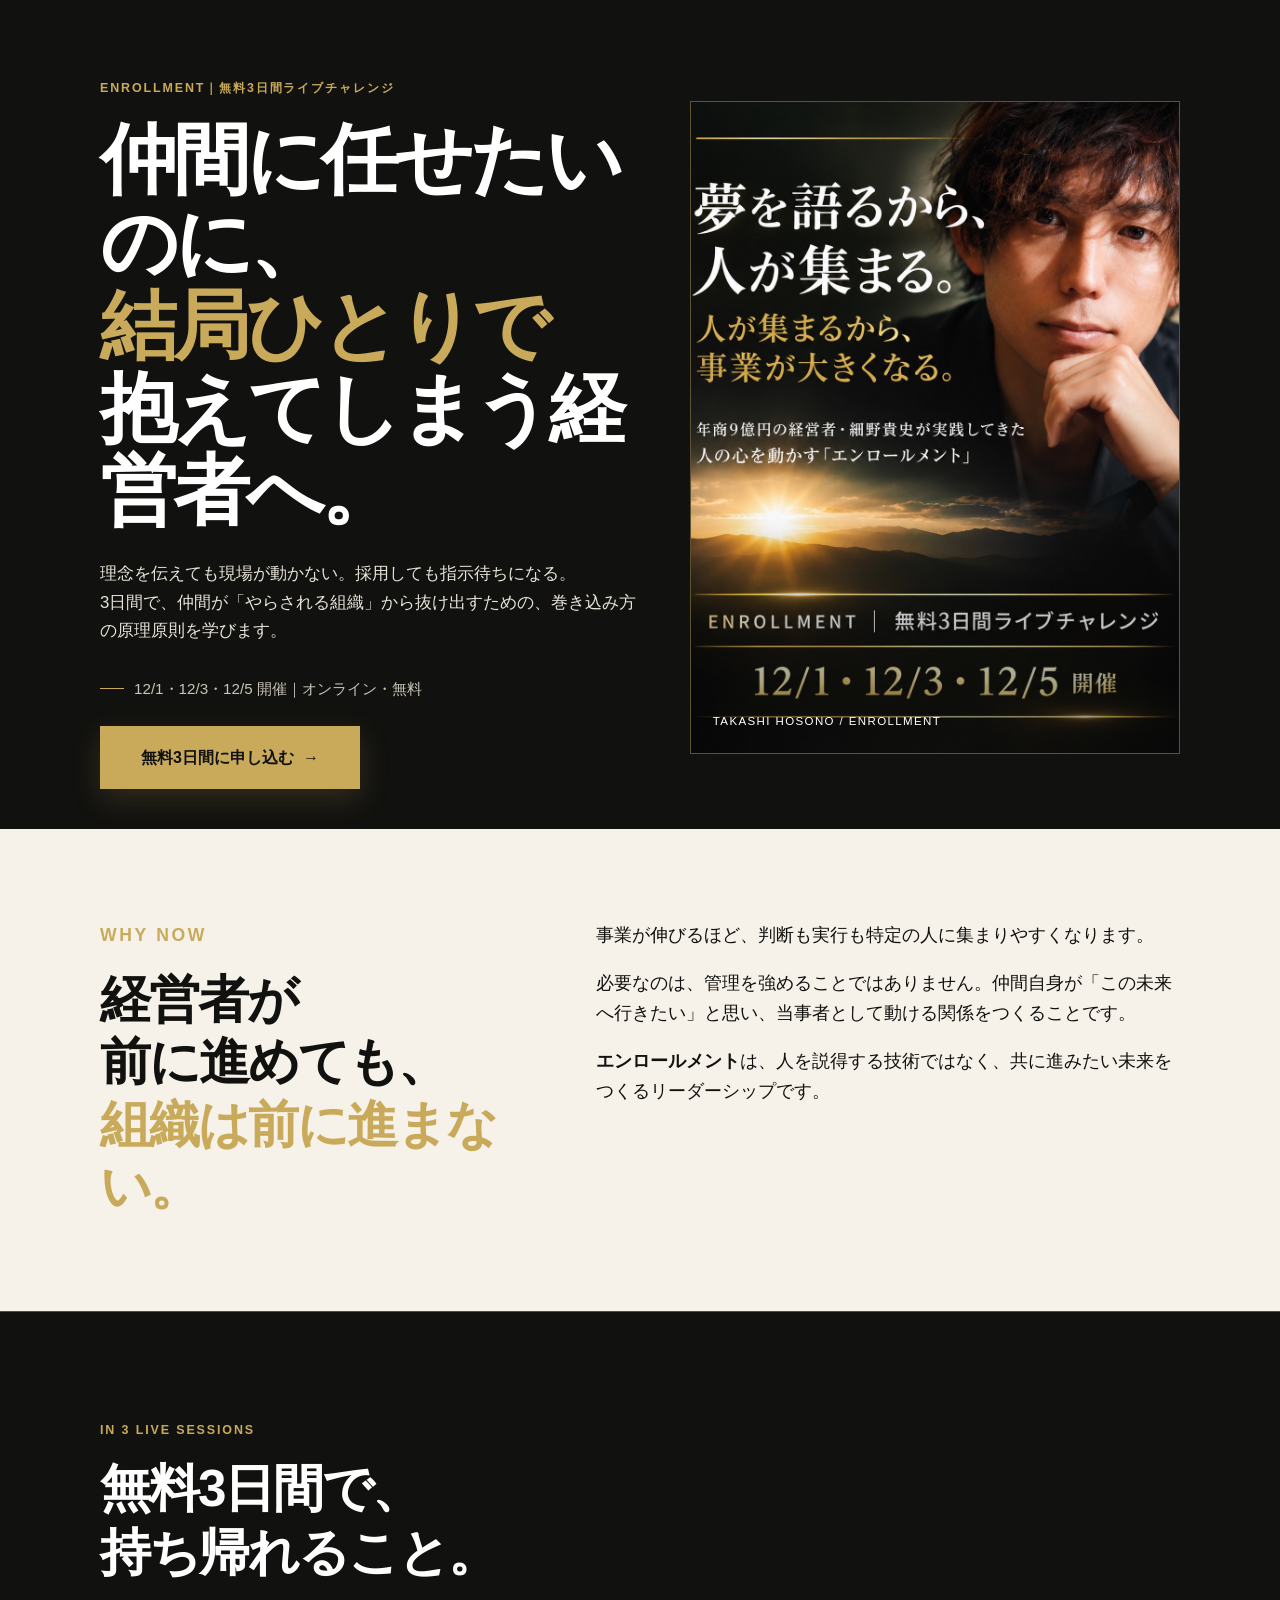
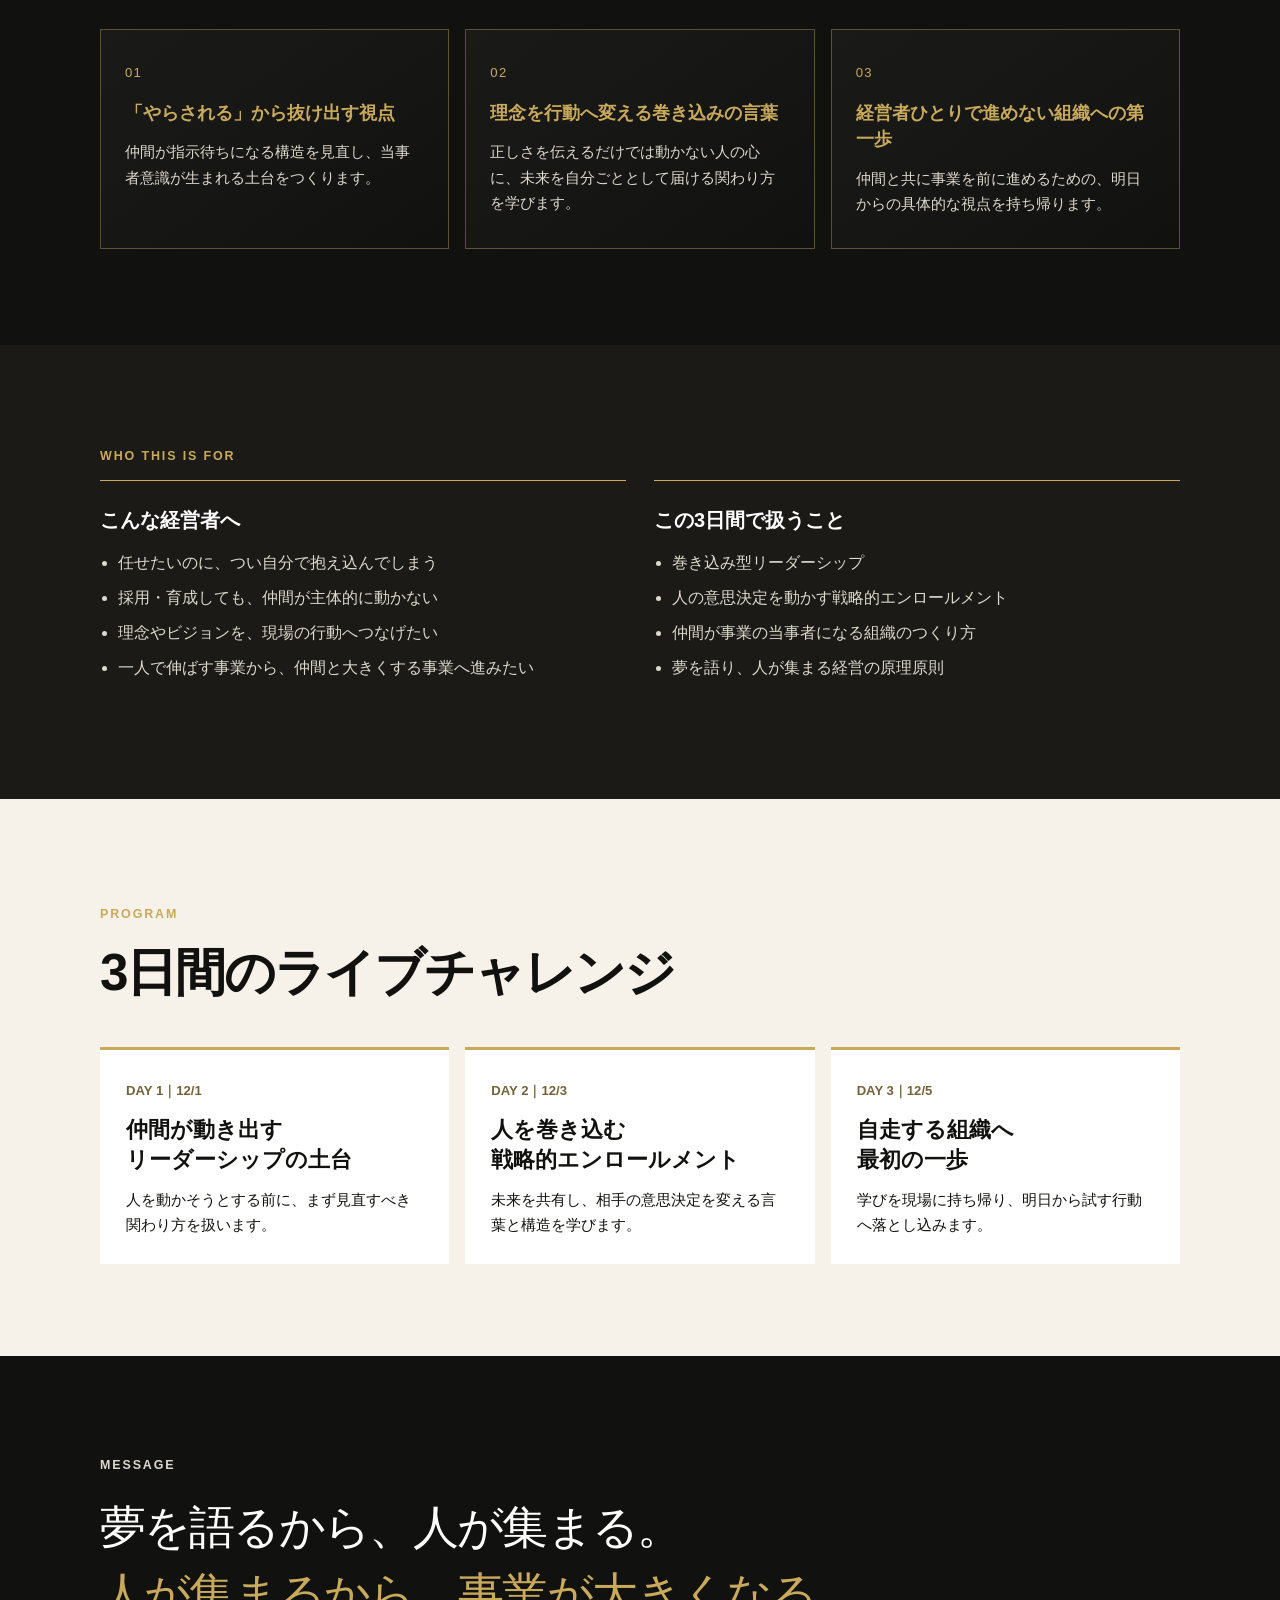
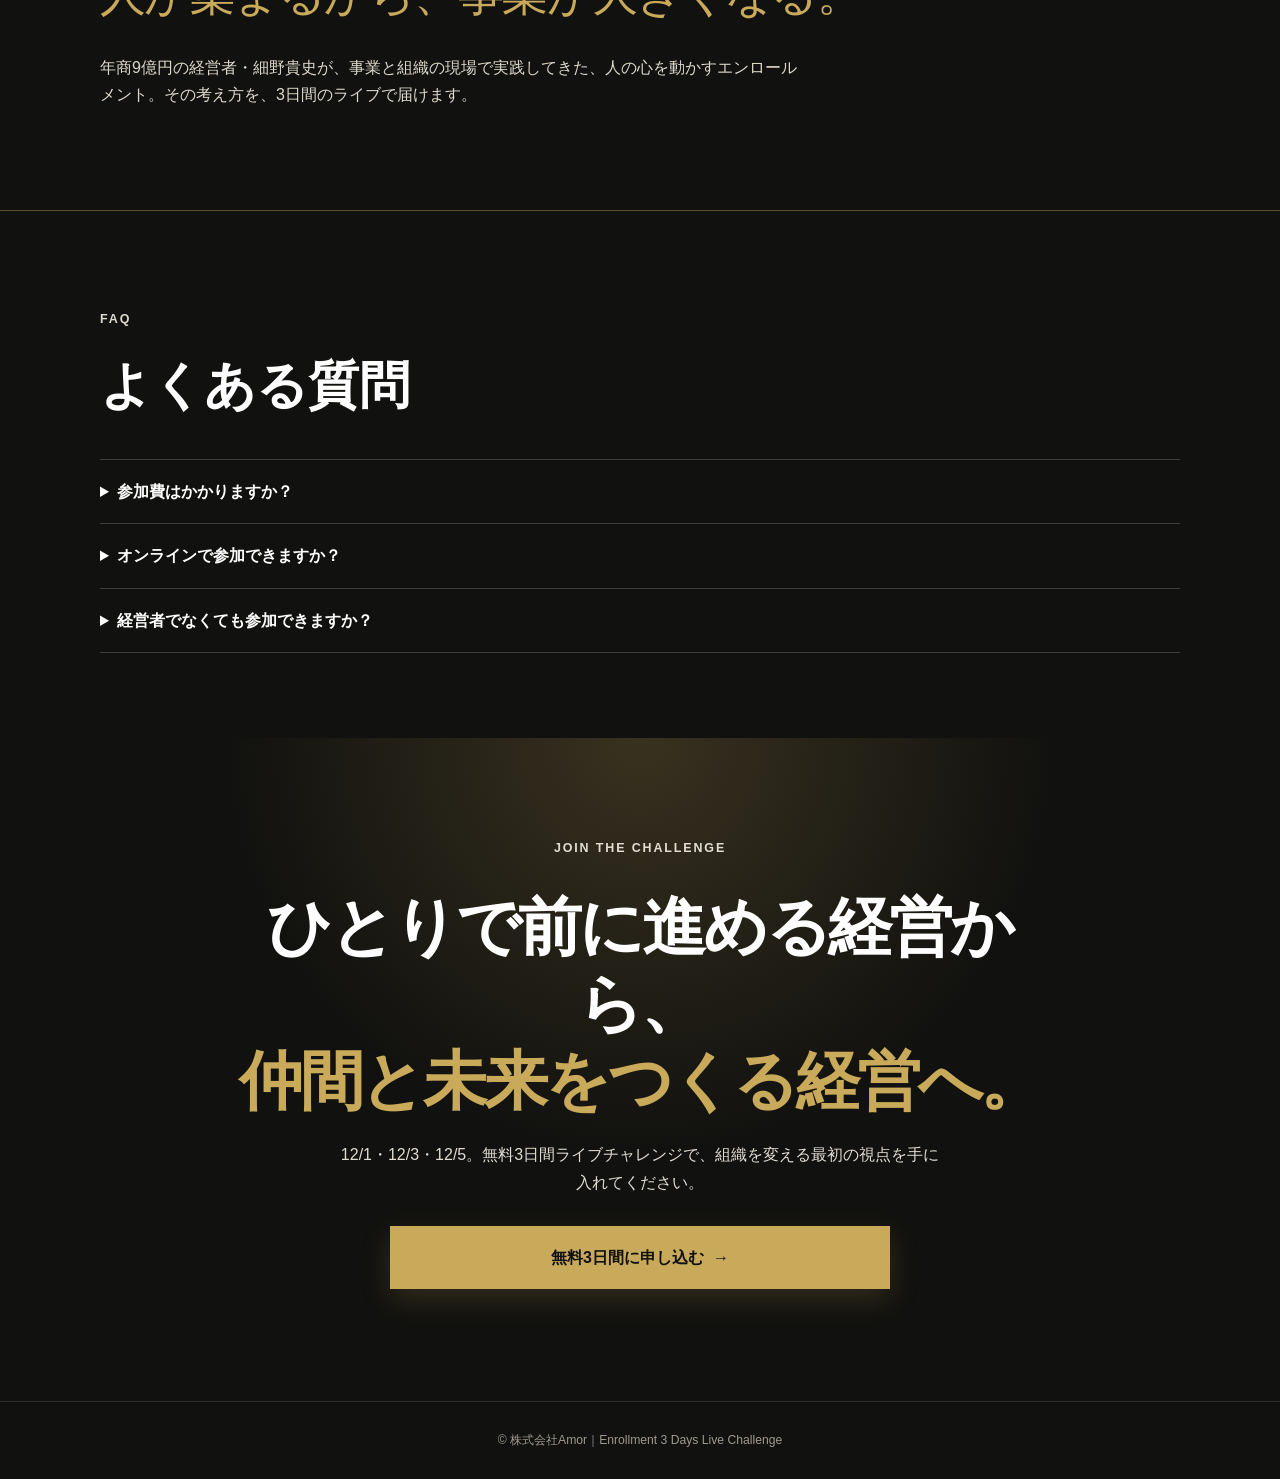
==== enrollment/index.html @ 7531b65d "fix: bust Enrollment hero image cache" ====
<!doctype html>
<html lang="ja">
<head>
  <meta charset="utf-8">
  <meta name="viewport" content="width=device-width, initial-scale=1">
  <meta name="description" content="仲間が自ら動く組織へ。エンロールメント無料3日間ライブチャレンジ。">
  <title>Enrollment｜無料3日間ライブチャレンジ</title>
  <style>
    :root{--ink:#11110f;--paper:#f6f2e9;--gold:#c9aa5b;--muted:#c9c4b8;--line:rgba(201,170,91,.4)}
    *{box-sizing:border-box}html{scroll-behavior:smooth}body{margin:0;background:var(--ink);color:#fff;font-family:-apple-system,BlinkMacSystemFont,"Hiragino Sans","Yu Gothic",Meiryo,sans-serif;line-height:1.7}a{color:inherit;text-decoration:none}.wrap{width:min(1080px,calc(100% - 40px));margin:auto}.gold{color:var(--gold)}.eyebrow{font-size:.78rem;letter-spacing:.15em;color:var(--gold);font-weight:700}.cta{display:inline-flex;align-items:center;justify-content:center;background:var(--gold);color:var(--ink);font-weight:800;padding:18px 28px;min-width:260px;transition:.2s;box-shadow:0 10px 30px rgba(201,170,91,.18)}.cta:hover{transform:translateY(-2px);filter:brightness(1.08)}.cta--wide{width:100%;max-width:500px}.hero{min-height:760px;display:grid;grid-template-columns:1.05fr .95fr;gap:48px;align-items:center;padding:66px 0 40px}.hero h1{font-size:clamp(2.65rem,6vw,5.7rem);line-height:1.08;letter-spacing:-.05em;margin:18px 0 28px}.mobile-title{display:none}.hero .lead{font-size:1.05rem;max-width:540px;color:#e8e4da;margin:0 0 30px}.date{display:flex;gap:10px;align-items:center;font-size:.95rem;margin:0 0 24px;color:var(--muted)}.date::before{content:"";display:block;width:24px;height:1px;background:var(--gold)}.hero-art{position:relative;aspect-ratio:3/4;min-height:0;overflow:hidden;background:#191815;border:1px solid var(--line);justify-self:end;width:min(100%,500px)}.hero-art img{display:block;width:100%;height:100%;object-fit:cover}.hero-art::after{content:"";position:absolute;inset:0;background:linear-gradient(180deg,transparent 62%,rgba(0,0,0,.45))}.hero-art small{position:absolute;z-index:1;bottom:22px;left:22px;font-size:.72rem;letter-spacing:.12em;color:#fff}.intro{background:var(--paper);color:var(--ink);padding:92px 0}.intro-grid{display:grid;grid-template-columns:.85fr 1.15fr;gap:64px}.intro h2,.section-title{font-size:clamp(2rem,4vw,3.5rem);letter-spacing:-.04em;line-height:1.22;margin:14px 0 0}.intro p{font-size:1.1rem;margin:0 0 18px}.outcomes{padding:96px 0;border-top:1px solid var(--line)}.outcomes h2{font-size:clamp(2rem,4vw,3.4rem);line-height:1.25;letter-spacing:-.04em;margin:16px 0 44px}.cards{display:grid;grid-template-columns:repeat(3,1fr);gap:16px}.card{padding:28px 24px;border:1px solid var(--line);min-height:220px;background:linear-gradient(145deg,rgba(255,255,255,.04),rgba(255,255,255,0))}.card b{display:block;color:var(--gold);font-size:1.15rem;line-height:1.45;margin:14px 0}.card p{margin:0;color:#ded9cd;font-size:.93rem}.number{font-size:.82rem;color:var(--gold);letter-spacing:.1em}.who{background:#1b1a17;padding:88px 0}.who-grid{display:grid;grid-template-columns:1fr 1fr;gap:28px}.who-box{border-top:1px solid var(--gold);padding:22px 0}.who-box h3{font-size:1.25rem;margin:0 0 12px}.who-box ul{margin:0;padding-left:1.1em;color:#ded9cd}.who-box li{margin:8px 0}.program{padding:92px 0;background:var(--paper);color:var(--ink)}.program h2{font-size:clamp(2rem,4vw,3.4rem);line-height:1.25;letter-spacing:-.04em;margin:16px 0 42px}.days{display:grid;grid-template-columns:repeat(3,1fr);gap:16px}.day{padding:26px;border-top:3px solid var(--gold);background:#fff}.day time{font-size:.82rem;font-weight:800;color:#74633a}.day h3{font-size:1.35rem;line-height:1.4;margin:12px 0}.day p{margin:0;font-size:.93rem}.proof{padding:86px 0}.proof blockquote{font-size:clamp(1.7rem,3.6vw,3.2rem);line-height:1.45;letter-spacing:-.04em;margin:18px 0 26px;max-width:920px}.proof p{color:#ded9cd;max-width:700px}.faq{padding:85px 0;border-top:1px solid var(--line)}.faq h2{font-size:clamp(2rem,4vw,3.2rem);margin:12px 0 30px}.faq details{border-top:1px solid rgba(255,255,255,.18);padding:18px 0}.faq details:last-of-type{border-bottom:1px solid rgba(255,255,255,.18)}.faq summary{cursor:pointer;font-weight:700}.faq p{margin:13px 0 0;color:#ded9cd}.closing{padding:100px 0 112px;text-align:center;background:radial-gradient(circle at 50% 0,rgba(201,170,91,.21),transparent 45%)}.closing h2{font-size:clamp(2.35rem,5vw,4.5rem);line-height:1.2;letter-spacing:-.05em;margin:18px auto 22px;max-width:820px}.closing p{color:#e2ddd3;margin:0 auto 30px;max-width:600px}.footer{padding:28px 0;color:#9e9a91;font-size:.76rem;text-align:center;border-top:1px solid rgba(255,255,255,.12)}.sticky{display:none}
    @media(max-width:760px){.wrap{width:min(100% - 30px,680px)}.hero{min-height:auto;grid-template-columns:1fr;padding:42px 0 20px;gap:28px}.hero h1{font-size:2.5rem;line-height:1.14;letter-spacing:-.06em}.desktop-title{display:none}.mobile-title{display:inline}.hero-art{min-height:0;width:100%;justify-self:stretch}.closing h2{font-size:2.3rem;line-height:1.24}.intro,.outcomes,.who,.program,.proof,.faq,.closing{padding:62px 0}.intro-grid,.who-grid{grid-template-columns:1fr;gap:30px}.cards,.days{grid-template-columns:1fr}.card{min-height:auto}.sticky{position:fixed;display:flex;justify-content:center;align-items:center;z-index:20;bottom:0;left:0;right:0;padding:12px 15px;background:rgba(17,17,15,.94);backdrop-filter:blur(8px);border-top:1px solid var(--line)}.sticky .cta{width:100%;padding:14px 18px}.footer{padding-bottom:84px}}
  </style>
  <!-- Meta Pixel: existing Enrollment Pixel -->
  <script>
    !function(f,b,e,v,n,t,s){if(f.fbq)return;n=f.fbq=function(){n.callMethod?n.callMethod.apply(n,arguments):n.queue.push(arguments)};if(!f._fbq)f._fbq=n;n.push=n;n.loaded=!0;n.version='2.0';n.queue=[];t=b.createElement(e);t.async=!0;t.src=v;s=b.getElementsByTagName(e)[0];s.parentNode.insertBefore(t,s)}(window,document,'script','https://connect.facebook.net/en_US/fbevents.js');
    fbq('init','1667972624907937');fbq('track','PageView');
  </script>
  <noscript><img height="1" width="1" style="display:none" src="https://www.facebook.com/tr?id=1667972624907937&ev=PageView&noscript=1" alt=""></noscript>
</head>
<body>
  <header class="wrap hero">
    <div>
      <p class="eyebrow">ENROLLMENT｜無料3日間ライブチャレンジ</p>
      <h1><span class="desktop-title">仲間に任せたいのに、<br><span class="gold">結局ひとりで</span><br>抱えてしまう経営者へ。</span><span class="mobile-title">仲間に任せたい。<br>それでも、<br><span class="gold">結局ひとりで</span><br>抱えてしまう<br>経営者へ。</span></h1>
      <p class="lead">理念を伝えても現場が動かない。採用しても指示待ちになる。<br>3日間で、仲間が「やらされる組織」から抜け出すための、巻き込み方の原理原則を学びます。</p>
      <p class="date">12/1・12/3・12/5 開催｜オンライン・無料</p>
      <a class="cta" href="https://pro.form-mailer.jp/fms/ca0142ec357850">無料3日間に申し込む&nbsp; →</a>
    </div>
    <div class="hero-art"><img src="assets/hero-enrollment.jpg?v=20261109-2" alt="夢を語るから、人が集まる。人が集まるから、事業が大きくなる。"><small>TAKASHI HOSONO / ENROLLMENT</small></div>
  </header>

  <main>
    <section class="intro"><div class="wrap intro-grid"><div><p class="eyebrow">WHY NOW</p><h2>経営者が<br>前に進めても、<br><span class="gold">組織は前に進まない。</span></h2></div><div><p>事業が伸びるほど、判断も実行も特定の人に集まりやすくなります。</p><p>必要なのは、管理を強めることではありません。仲間自身が「この未来へ行きたい」と思い、当事者として動ける関係をつくることです。</p><p><b>エンロールメント</b>は、人を説得する技術ではなく、共に進みたい未来をつくるリーダーシップです。</p></div></div></section>

    <section class="outcomes"><div class="wrap"><p class="eyebrow">IN 3 LIVE SESSIONS</p><h2>無料3日間で、<br>持ち帰れること。</h2><div class="cards"><article class="card"><span class="number">01</span><b>「やらされる」から抜け出す視点</b><p>仲間が指示待ちになる構造を見直し、当事者意識が生まれる土台をつくります。</p></article><article class="card"><span class="number">02</span><b>理念を行動へ変える巻き込みの言葉</b><p>正しさを伝えるだけでは動かない人の心に、未来を自分ごととして届ける関わり方を学びます。</p></article><article class="card"><span class="number">03</span><b>経営者ひとりで進めない組織への第一歩</b><p>仲間と共に事業を前に進めるための、明日からの具体的な視点を持ち帰ります。</p></article></div></div></section>

    <section class="who"><div class="wrap"><p class="eyebrow">WHO THIS IS FOR</p><div class="who-grid"><div class="who-box"><h3>こんな経営者へ</h3><ul><li>任せたいのに、つい自分で抱え込んでしまう</li><li>採用・育成しても、仲間が主体的に動かない</li><li>理念やビジョンを、現場の行動へつなげたい</li><li>一人で伸ばす事業から、仲間と大きくする事業へ進みたい</li></ul></div><div class="who-box"><h3>この3日間で扱うこと</h3><ul><li>巻き込み型リーダーシップ</li><li>人の意思決定を動かす戦略的エンロールメント</li><li>仲間が事業の当事者になる組織のつくり方</li><li>夢を語り、人が集まる経営の原理原則</li></ul></div></div></div></section>

    <section class="program"><div class="wrap"><p class="eyebrow">PROGRAM</p><h2>3日間のライブチャレンジ</h2><div class="days"><article class="day"><time>DAY 1｜12/1</time><h3>仲間が動き出す<br>リーダーシップの土台</h3><p>人を動かそうとする前に、まず見直すべき関わり方を扱います。</p></article><article class="day"><time>DAY 2｜12/3</time><h3>人を巻き込む<br>戦略的エンロールメント</h3><p>未来を共有し、相手の意思決定を変える言葉と構造を学びます。</p></article><article class="day"><time>DAY 3｜12/5</time><h3>自走する組織へ<br>最初の一歩</h3><p>学びを現場に持ち帰り、明日から試す行動へ落とし込みます。</p></article></div></div></section>

    <section class="proof"><div class="wrap"><p class="eyebrow">MESSAGE</p><blockquote>夢を語るから、人が集まる。<br><span class="gold">人が集まるから、事業が大きくなる。</span></blockquote><p>年商9億円の経営者・細野貴史が、事業と組織の現場で実践してきた、人の心を動かすエンロールメント。その考え方を、3日間のライブで届けます。</p></div></section>

    <section class="faq"><div class="wrap"><p class="eyebrow">FAQ</p><h2>よくある質問</h2><details><summary>参加費はかかりますか？</summary><p>無料で参加いただけます。</p></details><details><summary>オンラインで参加できますか？</summary><p>はい。詳細は申込み後にご案内します。</p></details><details><summary>経営者でなくても参加できますか？</summary><p>チーム・組織を率いる立場の方、これからその役割を担う方にも役立つ内容です。</p></details></div></section>

    <section class="closing"><div class="wrap"><p class="eyebrow">JOIN THE CHALLENGE</p><h2><span class="desktop-title">ひとりで前に進める経営から、<br><span class="gold">仲間と未来をつくる経営へ。</span></span><span class="mobile-title">ひとりで前に進める<br>経営から、<br><span class="gold">仲間と未来をつくる<br>経営へ。</span></span></h2><p>12/1・12/3・12/5。無料3日間ライブチャレンジで、組織を変える最初の視点を手に入れてください。</p><a class="cta cta--wide" href="https://pro.form-mailer.jp/fms/ca0142ec357850">無料3日間に申し込む&nbsp; →</a></div></section>
  </main>
  <footer class="footer"><div class="wrap">© 株式会社Amor｜Enrollment 3 Days Live Challenge</div></footer>
  <div class="sticky"><a class="cta" href="https://pro.form-mailer.jp/fms/ca0142ec357850">無料3日間に申し込む&nbsp; →</a></div>
</body>
</html>
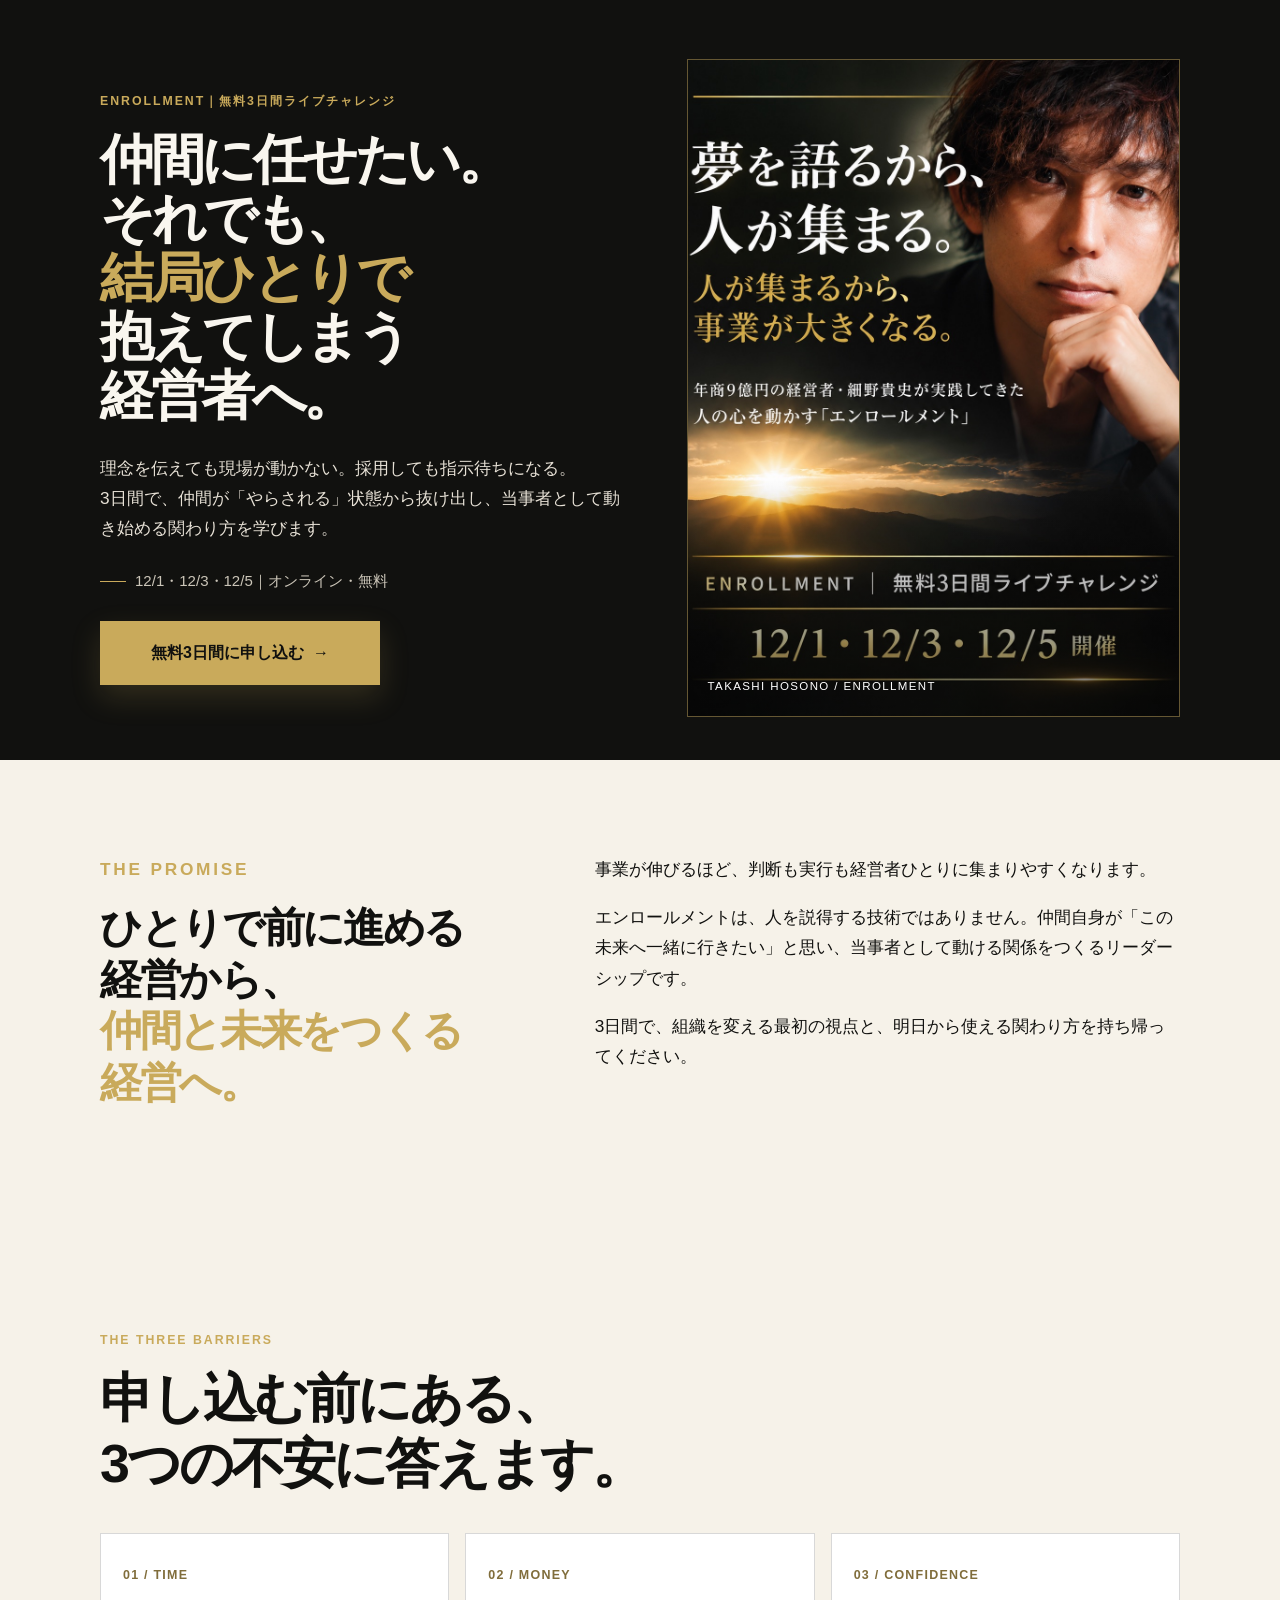
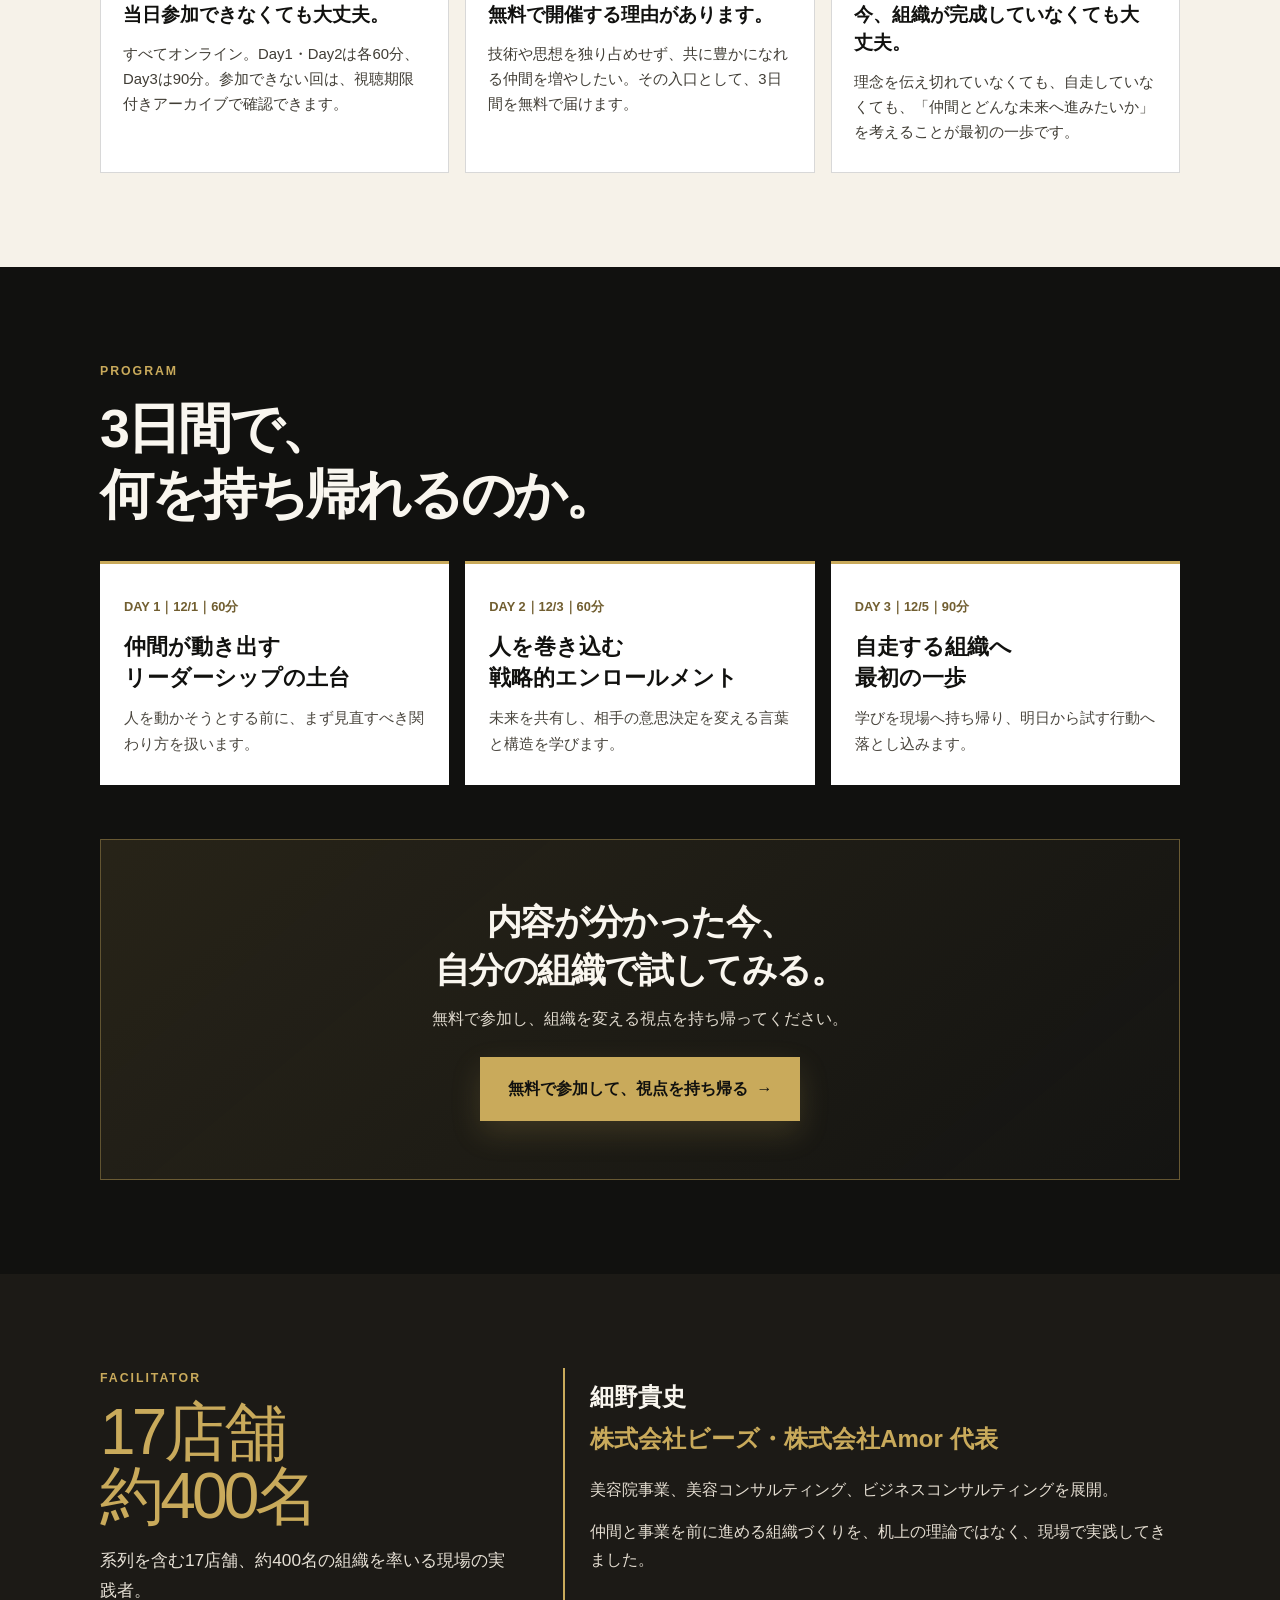
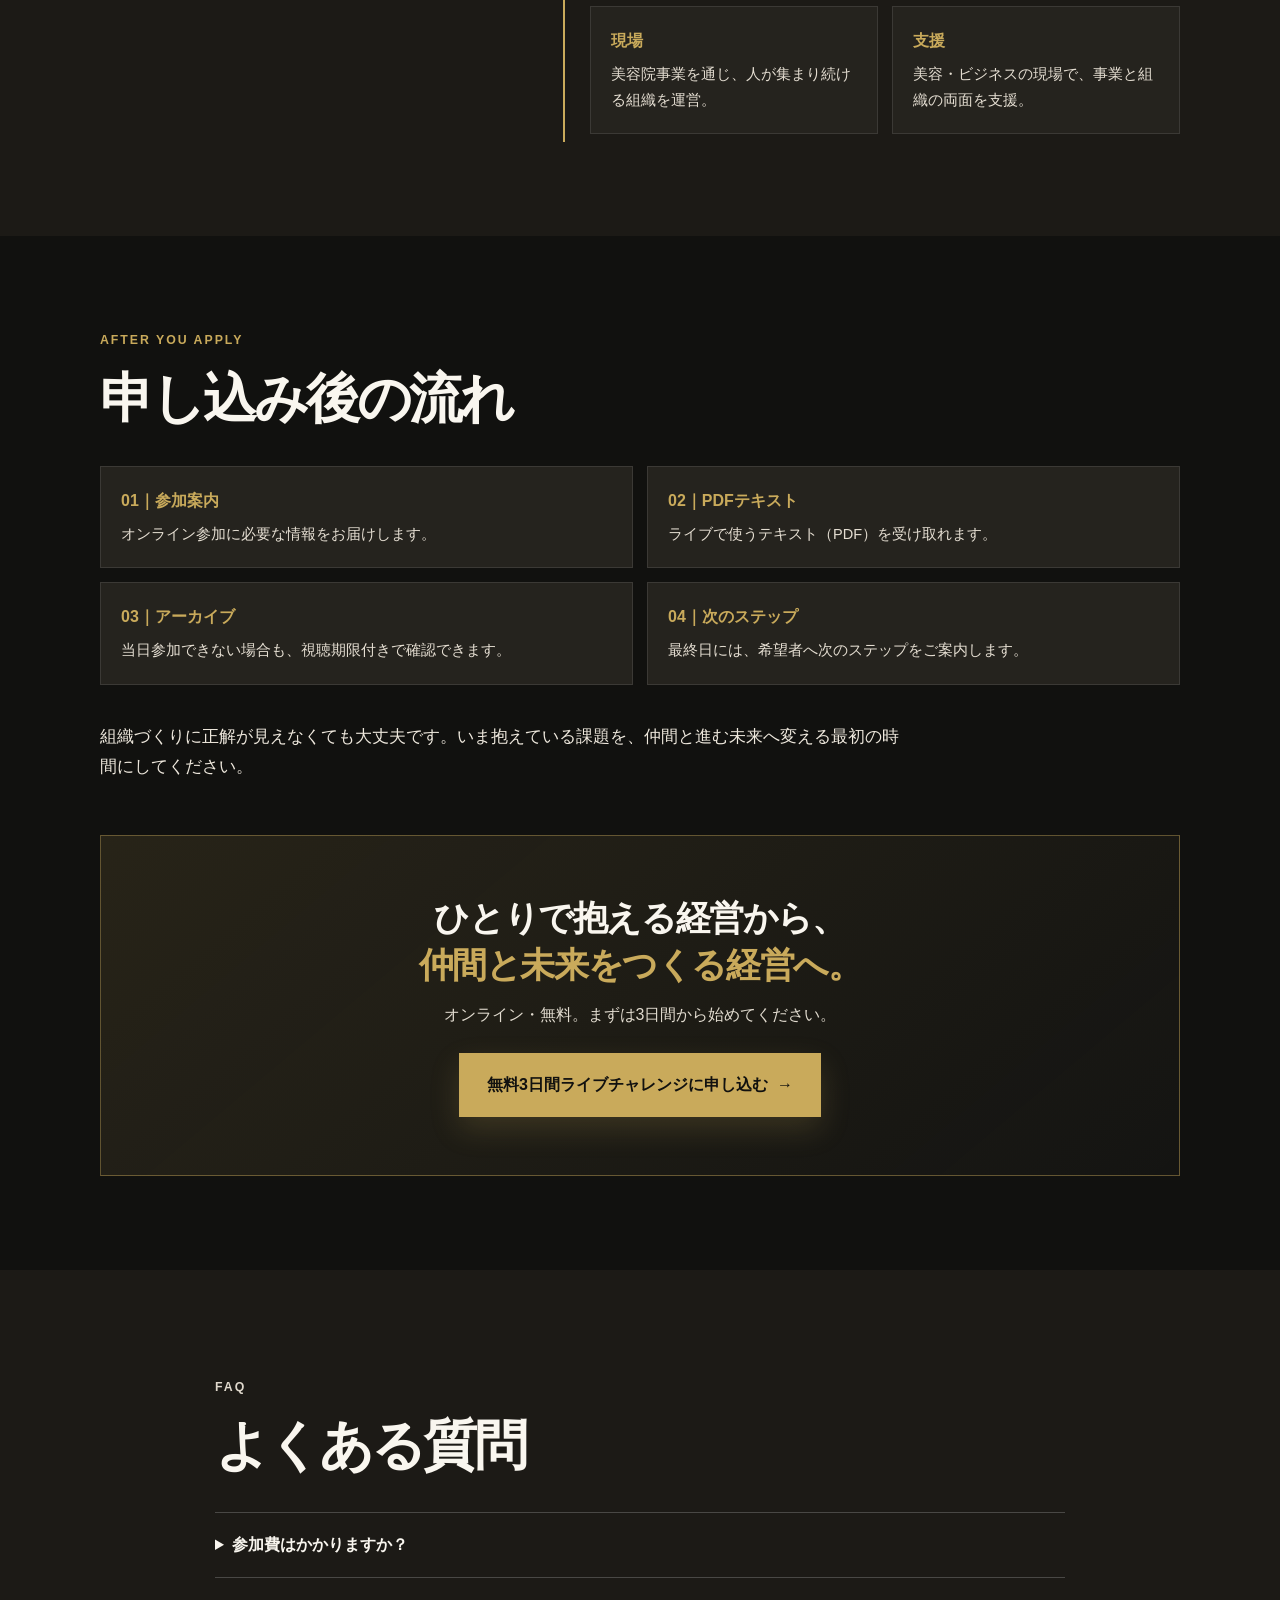
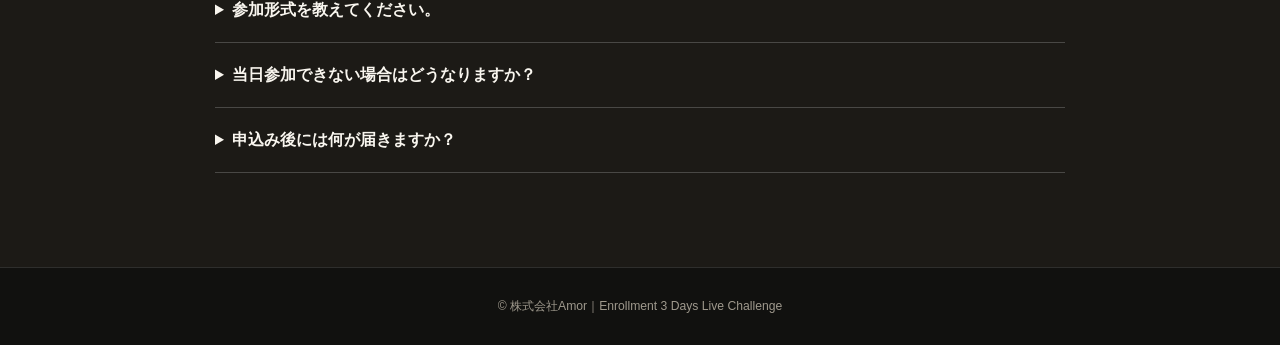
==== commit e6007253: "feat: add conversion-focused Enrollment LP sections" ====
--- a/enrollment/index.html
+++ b/enrollment/index.html
@@ -3,48 +3,47 @@
 <head>
   <meta charset="utf-8">
   <meta name="viewport" content="width=device-width, initial-scale=1">
-  <meta name="description" content="仲間が自ら動く組織へ。エンロールメント無料3日間ライブチャレンジ。">
+  <meta name="description" content="仲間に任せたいのに、結局ひとりで抱えてしまう経営者へ。Enrollment無料3日間ライブチャレンジ。">
   <title>Enrollment｜無料3日間ライブチャレンジ</title>
   <style>
-    :root{--ink:#11110f;--paper:#f6f2e9;--gold:#c9aa5b;--muted:#c9c4b8;--line:rgba(201,170,91,.4)}
-    *{box-sizing:border-box}html{scroll-behavior:smooth}body{margin:0;background:var(--ink);color:#fff;font-family:-apple-system,BlinkMacSystemFont,"Hiragino Sans","Yu Gothic",Meiryo,sans-serif;line-height:1.7}a{color:inherit;text-decoration:none}.wrap{width:min(1080px,calc(100% - 40px));margin:auto}.gold{color:var(--gold)}.eyebrow{font-size:.78rem;letter-spacing:.15em;color:var(--gold);font-weight:700}.cta{display:inline-flex;align-items:center;justify-content:center;background:var(--gold);color:var(--ink);font-weight:800;padding:18px 28px;min-width:260px;transition:.2s;box-shadow:0 10px 30px rgba(201,170,91,.18)}.cta:hover{transform:translateY(-2px);filter:brightness(1.08)}.cta--wide{width:100%;max-width:500px}.hero{min-height:760px;display:grid;grid-template-columns:1.05fr .95fr;gap:48px;align-items:center;padding:66px 0 40px}.hero h1{font-size:clamp(2.65rem,6vw,5.7rem);line-height:1.08;letter-spacing:-.05em;margin:18px 0 28px}.mobile-title{display:none}.hero .lead{font-size:1.05rem;max-width:540px;color:#e8e4da;margin:0 0 30px}.date{display:flex;gap:10px;align-items:center;font-size:.95rem;margin:0 0 24px;color:var(--muted)}.date::before{content:"";display:block;width:24px;height:1px;background:var(--gold)}.hero-art{position:relative;aspect-ratio:3/4;min-height:0;overflow:hidden;background:#191815;border:1px solid var(--line);justify-self:end;width:min(100%,500px)}.hero-art img{display:block;width:100%;height:100%;object-fit:cover}.hero-art::after{content:"";position:absolute;inset:0;background:linear-gradient(180deg,transparent 62%,rgba(0,0,0,.45))}.hero-art small{position:absolute;z-index:1;bottom:22px;left:22px;font-size:.72rem;letter-spacing:.12em;color:#fff}.intro{background:var(--paper);color:var(--ink);padding:92px 0}.intro-grid{display:grid;grid-template-columns:.85fr 1.15fr;gap:64px}.intro h2,.section-title{font-size:clamp(2rem,4vw,3.5rem);letter-spacing:-.04em;line-height:1.22;margin:14px 0 0}.intro p{font-size:1.1rem;margin:0 0 18px}.outcomes{padding:96px 0;border-top:1px solid var(--line)}.outcomes h2{font-size:clamp(2rem,4vw,3.4rem);line-height:1.25;letter-spacing:-.04em;margin:16px 0 44px}.cards{display:grid;grid-template-columns:repeat(3,1fr);gap:16px}.card{padding:28px 24px;border:1px solid var(--line);min-height:220px;background:linear-gradient(145deg,rgba(255,255,255,.04),rgba(255,255,255,0))}.card b{display:block;color:var(--gold);font-size:1.15rem;line-height:1.45;margin:14px 0}.card p{margin:0;color:#ded9cd;font-size:.93rem}.number{font-size:.82rem;color:var(--gold);letter-spacing:.1em}.who{background:#1b1a17;padding:88px 0}.who-grid{display:grid;grid-template-columns:1fr 1fr;gap:28px}.who-box{border-top:1px solid var(--gold);padding:22px 0}.who-box h3{font-size:1.25rem;margin:0 0 12px}.who-box ul{margin:0;padding-left:1.1em;color:#ded9cd}.who-box li{margin:8px 0}.program{padding:92px 0;background:var(--paper);color:var(--ink)}.program h2{font-size:clamp(2rem,4vw,3.4rem);line-height:1.25;letter-spacing:-.04em;margin:16px 0 42px}.days{display:grid;grid-template-columns:repeat(3,1fr);gap:16px}.day{padding:26px;border-top:3px solid var(--gold);background:#fff}.day time{font-size:.82rem;font-weight:800;color:#74633a}.day h3{font-size:1.35rem;line-height:1.4;margin:12px 0}.day p{margin:0;font-size:.93rem}.proof{padding:86px 0}.proof blockquote{font-size:clamp(1.7rem,3.6vw,3.2rem);line-height:1.45;letter-spacing:-.04em;margin:18px 0 26px;max-width:920px}.proof p{color:#ded9cd;max-width:700px}.faq{padding:85px 0;border-top:1px solid var(--line)}.faq h2{font-size:clamp(2rem,4vw,3.2rem);margin:12px 0 30px}.faq details{border-top:1px solid rgba(255,255,255,.18);padding:18px 0}.faq details:last-of-type{border-bottom:1px solid rgba(255,255,255,.18)}.faq summary{cursor:pointer;font-weight:700}.faq p{margin:13px 0 0;color:#ded9cd}.closing{padding:100px 0 112px;text-align:center;background:radial-gradient(circle at 50% 0,rgba(201,170,91,.21),transparent 45%)}.closing h2{font-size:clamp(2.35rem,5vw,4.5rem);line-height:1.2;letter-spacing:-.05em;margin:18px auto 22px;max-width:820px}.closing p{color:#e2ddd3;margin:0 auto 30px;max-width:600px}.footer{padding:28px 0;color:#9e9a91;font-size:.76rem;text-align:center;border-top:1px solid rgba(255,255,255,.12)}.sticky{display:none}
-    @media(max-width:760px){.wrap{width:min(100% - 30px,680px)}.hero{min-height:auto;grid-template-columns:1fr;padding:42px 0 20px;gap:28px}.hero h1{font-size:2.5rem;line-height:1.14;letter-spacing:-.06em}.desktop-title{display:none}.mobile-title{display:inline}.hero-art{min-height:0;width:100%;justify-self:stretch}.closing h2{font-size:2.3rem;line-height:1.24}.intro,.outcomes,.who,.program,.proof,.faq,.closing{padding:62px 0}.intro-grid,.who-grid{grid-template-columns:1fr;gap:30px}.cards,.days{grid-template-columns:1fr}.card{min-height:auto}.sticky{position:fixed;display:flex;justify-content:center;align-items:center;z-index:20;bottom:0;left:0;right:0;padding:12px 15px;background:rgba(17,17,15,.94);backdrop-filter:blur(8px);border-top:1px solid var(--line)}.sticky .cta{width:100%;padding:14px 18px}.footer{padding-bottom:84px}}
+    :root{--ink:#11110f;--paper:#f6f2e9;--paper-deep:#e8e1d2;--gold:#c9aa5b;--gold-light:#e7ca84;--text:#f9f6ef;--muted:#cbc5b8;--line:rgba(201,170,91,.42)}
+    *{box-sizing:border-box}html{scroll-behavior:smooth}body{margin:0;background:var(--ink);color:var(--text);font-family:-apple-system,BlinkMacSystemFont,"Hiragino Sans","Yu Gothic",Meiryo,sans-serif;line-height:1.75}a{color:inherit;text-decoration:none}button{font:inherit}.wrap{width:min(1080px,calc(100% - 40px));margin:auto}.gold{color:var(--gold)}.eyebrow{margin:0;color:var(--gold);font-size:.77rem;letter-spacing:.16em;font-weight:800}.section{padding:94px 0}.section--paper{background:var(--paper);color:var(--ink)}.section--deep{background:#1c1a16}.title{font-size:clamp(2rem,4.2vw,3.55rem);line-height:1.22;letter-spacing:-.055em;margin:14px 0 34px}.lead{font-size:1.08rem;color:#e7e1d6}.button{appearance:none;border:0;display:inline-flex;align-items:center;justify-content:center;gap:10px;cursor:pointer;background:var(--gold);color:var(--ink);font-weight:900;padding:18px 28px;min-width:280px;transition:.2s;box-shadow:0 12px 30px rgba(201,170,91,.18)}.button:hover{transform:translateY(-2px);background:var(--gold-light)}.button--wide{width:100%;max-width:520px}.hero{display:grid;grid-template-columns:1.04fr .96fr;align-items:center;gap:52px;min-height:760px;padding:58px 0 42px}.hero h1{font-size:clamp(2.7rem,4.2vw,4.2rem);line-height:1.1;letter-spacing:-.065em;margin:17px 0 27px}.hero-copy{max-width:540px}.hero-copy .lead{margin:0 0 25px}.event-line{display:flex;align-items:center;gap:9px;color:var(--muted);font-size:.94rem;margin:0 0 26px}.event-line:before{content:"";width:26px;height:1px;background:var(--gold)}.hero-art{position:relative;width:min(100%,500px);justify-self:end;aspect-ratio:3/4;overflow:hidden;border:1px solid var(--line);background:#1d1b17}.hero-art img{width:100%;height:100%;object-fit:cover;display:block}.hero-art:after{content:"";position:absolute;inset:0;background:linear-gradient(180deg,transparent 64%,rgba(0,0,0,.55))}.hero-art small{position:absolute;z-index:1;bottom:20px;left:20px;color:#fff;font-size:.72rem;letter-spacing:.12em}.promise{display:grid;grid-template-columns:.85fr 1.15fr;gap:62px}.promise .title{font-size:clamp(1.9rem,3.3vw,2.9rem)}.promise p{font-size:1.08rem;margin:0 0 18px}.barriers{display:grid;grid-template-columns:repeat(3,1fr);gap:16px;margin-top:36px}.barrier{border:1px solid rgba(17,17,15,.16);padding:26px 22px;background:#fff}.barrier .number{font-size:.78rem;letter-spacing:.1em;color:#806d3b;font-weight:800}.barrier h3{font-size:1.2rem;line-height:1.45;margin:13px 0}.barrier p{font-size:.93rem;line-height:1.7;margin:0;color:#403d35}.program-head{max-width:720px}.days{display:grid;grid-template-columns:repeat(3,1fr);gap:16px;margin-top:34px}.day{background:#fff;color:var(--ink);padding:28px 24px;border-top:3px solid var(--gold)}.day time{font-weight:900;font-size:.8rem;color:#715e30}.day h3{font-size:1.35rem;line-height:1.4;margin:12px 0}.day p{font-size:.94rem;margin:0;color:#4a463e}.cta-panel{text-align:center;padding:58px 24px;border:1px solid var(--line);background:linear-gradient(140deg,rgba(201,170,91,.12),rgba(255,255,255,.01));margin-top:54px}.cta-panel h3{font-size:clamp(1.55rem,3vw,2.2rem);line-height:1.35;letter-spacing:-.04em;margin:0 0 12px}.cta-panel p{margin:0 auto 24px;max-width:600px;color:#e1dbcf}.profile{display:grid;grid-template-columns:.8fr 1.2fr;gap:52px}.profile .stat{font-size:clamp(2.3rem,5vw,4.7rem);line-height:1;color:var(--gold);letter-spacing:-.06em;margin:10px 0}.profile-card{border-left:2px solid var(--gold);padding:8px 0 8px 25px}.profile-card h3{font-size:1.5rem;margin:0 0 16px}.profile-card p{color:#e5ded2;margin:0 0 14px}.details{display:grid;grid-template-columns:repeat(2,1fr);gap:14px;margin-top:32px}.detail{padding:20px;background:#25231e;border:1px solid rgba(255,255,255,.1)}.detail h4{font-size:1rem;color:var(--gold);margin:0 0 7px}.detail p{font-size:.91rem;color:#e5ded2;margin:0}.reassure{padding:36px 0 0;max-width:800px}.reassure p{font-size:1.08rem;color:#eee8dd;margin:0}.faq{max-width:850px;margin:auto}.faq details{border-top:1px solid rgba(255,255,255,.2);padding:18px 0}.faq details:last-child{border-bottom:1px solid rgba(255,255,255,.2)}.faq summary{cursor:pointer;font-weight:800}.faq p{color:#dfd8cc;margin:13px 0 0}.closing{text-align:center;padding:106px 0 116px;background:radial-gradient(circle at 50% 0,rgba(201,170,91,.22),transparent 47%)}.closing h2{font-size:clamp(2.35rem,5vw,4.5rem);line-height:1.18;letter-spacing:-.06em;margin:18px auto 20px;max-width:920px}.closing p{max-width:650px;margin:0 auto 30px;color:#e6dfd3}.footer{text-align:center;color:#9f998d;padding:28px 0;border-top:1px solid rgba(255,255,255,.12);font-size:.76rem}.sticky{display:none}
+    @media(max-width:760px){.wrap{width:min(100% - 30px,680px)}.section{padding:64px 0}.hero{grid-template-columns:1fr;min-height:auto;padding:42px 0 22px;gap:28px}.hero h1{font-size:2.52rem;line-height:1.13;letter-spacing:-.065em}.hero-art{width:100%;justify-self:stretch}.promise,.profile{grid-template-columns:1fr;gap:30px}.barriers,.days,.details{grid-template-columns:1fr}.cta-panel{margin-top:36px;padding:42px 18px}.closing{padding:72px 0 112px}.closing h2{font-size:2.42rem;line-height:1.23}.sticky{position:fixed;display:flex;justify-content:center;align-items:center;z-index:20;bottom:0;left:0;right:0;padding:11px 15px;background:rgba(17,17,15,.94);backdrop-filter:blur(9px);border-top:1px solid var(--line)}.sticky .button{width:100%;padding:14px 18px}.footer{padding-bottom:86px}}
   </style>
-  <!-- Meta Pixel: existing Enrollment Pixel -->
   <script>
     !function(f,b,e,v,n,t,s){if(f.fbq)return;n=f.fbq=function(){n.callMethod?n.callMethod.apply(n,arguments):n.queue.push(arguments)};if(!f._fbq)f._fbq=n;n.push=n;n.loaded=!0;n.version='2.0';n.queue=[];t=b.createElement(e);t.async=!0;t.src=v;s=b.getElementsByTagName(e)[0];s.parentNode.insertBefore(t,s)}(window,document,'script','https://connect.facebook.net/en_US/fbevents.js');
     fbq('init','1667972624907937');fbq('track','PageView');
+    const FORM_URL='https://pro.form-mailer.jp/fms/ca0142ec357850';
+    function goToForm(position){ if(typeof fbq==='function'){fbq('trackCustom','CTA_'+position)} window.location.href=FORM_URL; }
   </script>
   <noscript><img height="1" width="1" style="display:none" src="https://www.facebook.com/tr?id=1667972624907937&ev=PageView&noscript=1" alt=""></noscript>
 </head>
 <body>
   <header class="wrap hero">
-    <div>
+    <div class="hero-copy">
       <p class="eyebrow">ENROLLMENT｜無料3日間ライブチャレンジ</p>
-      <h1><span class="desktop-title">仲間に任せたいのに、<br><span class="gold">結局ひとりで</span><br>抱えてしまう経営者へ。</span><span class="mobile-title">仲間に任せたい。<br>それでも、<br><span class="gold">結局ひとりで</span><br>抱えてしまう<br>経営者へ。</span></h1>
-      <p class="lead">理念を伝えても現場が動かない。採用しても指示待ちになる。<br>3日間で、仲間が「やらされる組織」から抜け出すための、巻き込み方の原理原則を学びます。</p>
-      <p class="date">12/1・12/3・12/5 開催｜オンライン・無料</p>
-      <a class="cta" href="https://pro.form-mailer.jp/fms/ca0142ec357850">無料3日間に申し込む&nbsp; →</a>
+      <h1>仲間に任せたい。<br>それでも、<br><span class="gold">結局ひとりで</span><br>抱えてしまう<br>経営者へ。</h1>
+      <p class="lead">理念を伝えても現場が動かない。採用しても指示待ちになる。<br>3日間で、仲間が「やらされる」状態から抜け出し、当事者として動き始める関わり方を学びます。</p>
+      <p class="event-line">12/1・12/3・12/5｜オンライン・無料</p>
+      <button class="button" type="button" onclick="goToForm('Hero')">無料3日間に申し込む&nbsp; →</button>
     </div>
-    <div class="hero-art"><img src="assets/hero-enrollment.jpg?v=20261109-2" alt="夢を語るから、人が集まる。人が集まるから、事業が大きくなる。"><small>TAKASHI HOSONO / ENROLLMENT</small></div>
+    <div class="hero-art"><img src="assets/hero-enrollment.jpg?v=20261110-3" alt="夢を語るから、人が集まる。人が集まるから、事業が大きくなる。"><small>TAKASHI HOSONO / ENROLLMENT</small></div>
   </header>
 
   <main>
-    <section class="intro"><div class="wrap intro-grid"><div><p class="eyebrow">WHY NOW</p><h2>経営者が<br>前に進めても、<br><span class="gold">組織は前に進まない。</span></h2></div><div><p>事業が伸びるほど、判断も実行も特定の人に集まりやすくなります。</p><p>必要なのは、管理を強めることではありません。仲間自身が「この未来へ行きたい」と思い、当事者として動ける関係をつくることです。</p><p><b>エンロールメント</b>は、人を説得する技術ではなく、共に進みたい未来をつくるリーダーシップです。</p></div></div></section>
+    <section class="section section--paper"><div class="wrap promise"><div><p class="eyebrow">THE PROMISE</p><h2 class="title">ひとりで前に進める<br>経営から、<br><span class="gold">仲間と未来をつくる<br>経営へ。</span></h2></div><div><p>事業が伸びるほど、判断も実行も経営者ひとりに集まりやすくなります。</p><p>エンロールメントは、人を説得する技術ではありません。仲間自身が「この未来へ一緒に行きたい」と思い、当事者として動ける関係をつくるリーダーシップです。</p><p>3日間で、組織を変える最初の視点と、明日から使える関わり方を持ち帰ってください。</p></div></div></section>
 
-    <section class="outcomes"><div class="wrap"><p class="eyebrow">IN 3 LIVE SESSIONS</p><h2>無料3日間で、<br>持ち帰れること。</h2><div class="cards"><article class="card"><span class="number">01</span><b>「やらされる」から抜け出す視点</b><p>仲間が指示待ちになる構造を見直し、当事者意識が生まれる土台をつくります。</p></article><article class="card"><span class="number">02</span><b>理念を行動へ変える巻き込みの言葉</b><p>正しさを伝えるだけでは動かない人の心に、未来を自分ごととして届ける関わり方を学びます。</p></article><article class="card"><span class="number">03</span><b>経営者ひとりで進めない組織への第一歩</b><p>仲間と共に事業を前に進めるための、明日からの具体的な視点を持ち帰ります。</p></article></div></div></section>
+    <section class="section section--paper"><div class="wrap"><p class="eyebrow">THE THREE BARRIERS</p><h2 class="title">申し込む前にある、<br>3つの不安に答えます。</h2><div class="barriers"><article class="barrier"><span class="number">01 / TIME</span><h3>当日参加できなくても大丈夫。</h3><p>すべてオンライン。Day1・Day2は各60分、Day3は90分。参加できない回は、視聴期限付きアーカイブで確認できます。</p></article><article class="barrier"><span class="number">02 / MONEY</span><h3>無料で開催する理由があります。</h3><p>技術や思想を独り占めせず、共に豊かになれる仲間を増やしたい。その入口として、3日間を無料で届けます。</p></article><article class="barrier"><span class="number">03 / CONFIDENCE</span><h3>今、組織が完成していなくても大丈夫。</h3><p>理念を伝え切れていなくても、自走していなくても、「仲間とどんな未来へ進みたいか」を考えることが最初の一歩です。</p></article></div></div></section>
 
-    <section class="who"><div class="wrap"><p class="eyebrow">WHO THIS IS FOR</p><div class="who-grid"><div class="who-box"><h3>こんな経営者へ</h3><ul><li>任せたいのに、つい自分で抱え込んでしまう</li><li>採用・育成しても、仲間が主体的に動かない</li><li>理念やビジョンを、現場の行動へつなげたい</li><li>一人で伸ばす事業から、仲間と大きくする事業へ進みたい</li></ul></div><div class="who-box"><h3>この3日間で扱うこと</h3><ul><li>巻き込み型リーダーシップ</li><li>人の意思決定を動かす戦略的エンロールメント</li><li>仲間が事業の当事者になる組織のつくり方</li><li>夢を語り、人が集まる経営の原理原則</li></ul></div></div></div></section>
+    <section class="section"><div class="wrap"><div class="program-head"><p class="eyebrow">PROGRAM</p><h2 class="title">3日間で、<br>何を持ち帰れるのか。</h2></div><div class="days"><article class="day"><time>DAY 1｜12/1｜60分</time><h3>仲間が動き出す<br>リーダーシップの土台</h3><p>人を動かそうとする前に、まず見直すべき関わり方を扱います。</p></article><article class="day"><time>DAY 2｜12/3｜60分</time><h3>人を巻き込む<br>戦略的エンロールメント</h3><p>未来を共有し、相手の意思決定を変える言葉と構造を学びます。</p></article><article class="day"><time>DAY 3｜12/5｜90分</time><h3>自走する組織へ<br>最初の一歩</h3><p>学びを現場へ持ち帰り、明日から試す行動へ落とし込みます。</p></article></div><div class="cta-panel"><h3>内容が分かった今、<br>自分の組織で試してみる。</h3><p>無料で参加し、組織を変える視点を持ち帰ってください。</p><button class="button" type="button" onclick="goToForm('Program')">無料で参加して、視点を持ち帰る&nbsp; →</button></div></div></section>
 
-    <section class="program"><div class="wrap"><p class="eyebrow">PROGRAM</p><h2>3日間のライブチャレンジ</h2><div class="days"><article class="day"><time>DAY 1｜12/1</time><h3>仲間が動き出す<br>リーダーシップの土台</h3><p>人を動かそうとする前に、まず見直すべき関わり方を扱います。</p></article><article class="day"><time>DAY 2｜12/3</time><h3>人を巻き込む<br>戦略的エンロールメント</h3><p>未来を共有し、相手の意思決定を変える言葉と構造を学びます。</p></article><article class="day"><time>DAY 3｜12/5</time><h3>自走する組織へ<br>最初の一歩</h3><p>学びを現場に持ち帰り、明日から試す行動へ落とし込みます。</p></article></div></div></section>
+    <section class="section section--deep"><div class="wrap profile"><div><p class="eyebrow">FACILITATOR</p><p class="stat">17店舗<br>約400名</p><p class="lead">系列を含む17店舗、約400名の組織を率いる現場の実践者。</p></div><div class="profile-card"><h3>細野貴史<br><span class="gold">株式会社ビーズ・株式会社Amor 代表</span></h3><p>美容院事業、美容コンサルティング、ビジネスコンサルティングを展開。</p><p>仲間と事業を前に進める組織づくりを、机上の理論ではなく、現場で実践してきました。</p><div class="details"><article class="detail"><h4>現場</h4><p>美容院事業を通じ、人が集まり続ける組織を運営。</p></article><article class="detail"><h4>支援</h4><p>美容・ビジネスの現場で、事業と組織の両面を支援。</p></article></div></div></div></section>
 
-    <section class="proof"><div class="wrap"><p class="eyebrow">MESSAGE</p><blockquote>夢を語るから、人が集まる。<br><span class="gold">人が集まるから、事業が大きくなる。</span></blockquote><p>年商9億円の経営者・細野貴史が、事業と組織の現場で実践してきた、人の心を動かすエンロールメント。その考え方を、3日間のライブで届けます。</p></div></section>
+    <section class="section"><div class="wrap"><p class="eyebrow">AFTER YOU APPLY</p><h2 class="title">申し込み後の流れ</h2><div class="details"><article class="detail"><h4>01｜参加案内</h4><p>オンライン参加に必要な情報をお届けします。</p></article><article class="detail"><h4>02｜PDFテキスト</h4><p>ライブで使うテキスト（PDF）を受け取れます。</p></article><article class="detail"><h4>03｜アーカイブ</h4><p>当日参加できない場合も、視聴期限付きで確認できます。</p></article><article class="detail"><h4>04｜次のステップ</h4><p>最終日には、希望者へ次のステップをご案内します。</p></article></div><div class="reassure"><p>組織づくりに正解が見えなくても大丈夫です。いま抱えている課題を、仲間と進む未来へ変える最初の時間にしてください。</p></div><div class="cta-panel"><h3>ひとりで抱える経営から、<br><span class="gold">仲間と未来をつくる経営へ。</span></h3><p>オンライン・無料。まずは3日間から始めてください。</p><button class="button" type="button" onclick="goToForm('Proof')">無料3日間ライブチャレンジに申し込む&nbsp; →</button></div></div></section>
 
-    <section class="faq"><div class="wrap"><p class="eyebrow">FAQ</p><h2>よくある質問</h2><details><summary>参加費はかかりますか？</summary><p>無料で参加いただけます。</p></details><details><summary>オンラインで参加できますか？</summary><p>はい。詳細は申込み後にご案内します。</p></details><details><summary>経営者でなくても参加できますか？</summary><p>チーム・組織を率いる立場の方、これからその役割を担う方にも役立つ内容です。</p></details></div></section>
-
-    <section class="closing"><div class="wrap"><p class="eyebrow">JOIN THE CHALLENGE</p><h2><span class="desktop-title">ひとりで前に進める経営から、<br><span class="gold">仲間と未来をつくる経営へ。</span></span><span class="mobile-title">ひとりで前に進める<br>経営から、<br><span class="gold">仲間と未来をつくる<br>経営へ。</span></span></h2><p>12/1・12/3・12/5。無料3日間ライブチャレンジで、組織を変える最初の視点を手に入れてください。</p><a class="cta cta--wide" href="https://pro.form-mailer.jp/fms/ca0142ec357850">無料3日間に申し込む&nbsp; →</a></div></section>
+    <section class="section section--deep"><div class="wrap faq"><p class="eyebrow">FAQ</p><h2 class="title">よくある質問</h2><details><summary>参加費はかかりますか？</summary><p>無料で参加いただけます。</p></details><details><summary>参加形式を教えてください。</summary><p>すべてオンラインで開催します。Day1・Day2は各60分、Day3は90分です。</p></details><details><summary>当日参加できない場合はどうなりますか？</summary><p>視聴期限付きアーカイブをご案内します。</p></details><details><summary>申込み後には何が届きますか？</summary><p>参加案内と、ライブで使うPDFテキストをお届けします。</p></details></div></section>
   </main>
   <footer class="footer"><div class="wrap">© 株式会社Amor｜Enrollment 3 Days Live Challenge</div></footer>
-  <div class="sticky"><a class="cta" href="https://pro.form-mailer.jp/fms/ca0142ec357850">無料3日間に申し込む&nbsp; →</a></div>
+  <div class="sticky"><button class="button" type="button" onclick="goToForm('Hero')">無料3日間に申し込む&nbsp; →</button></div>
 </body>
 </html>
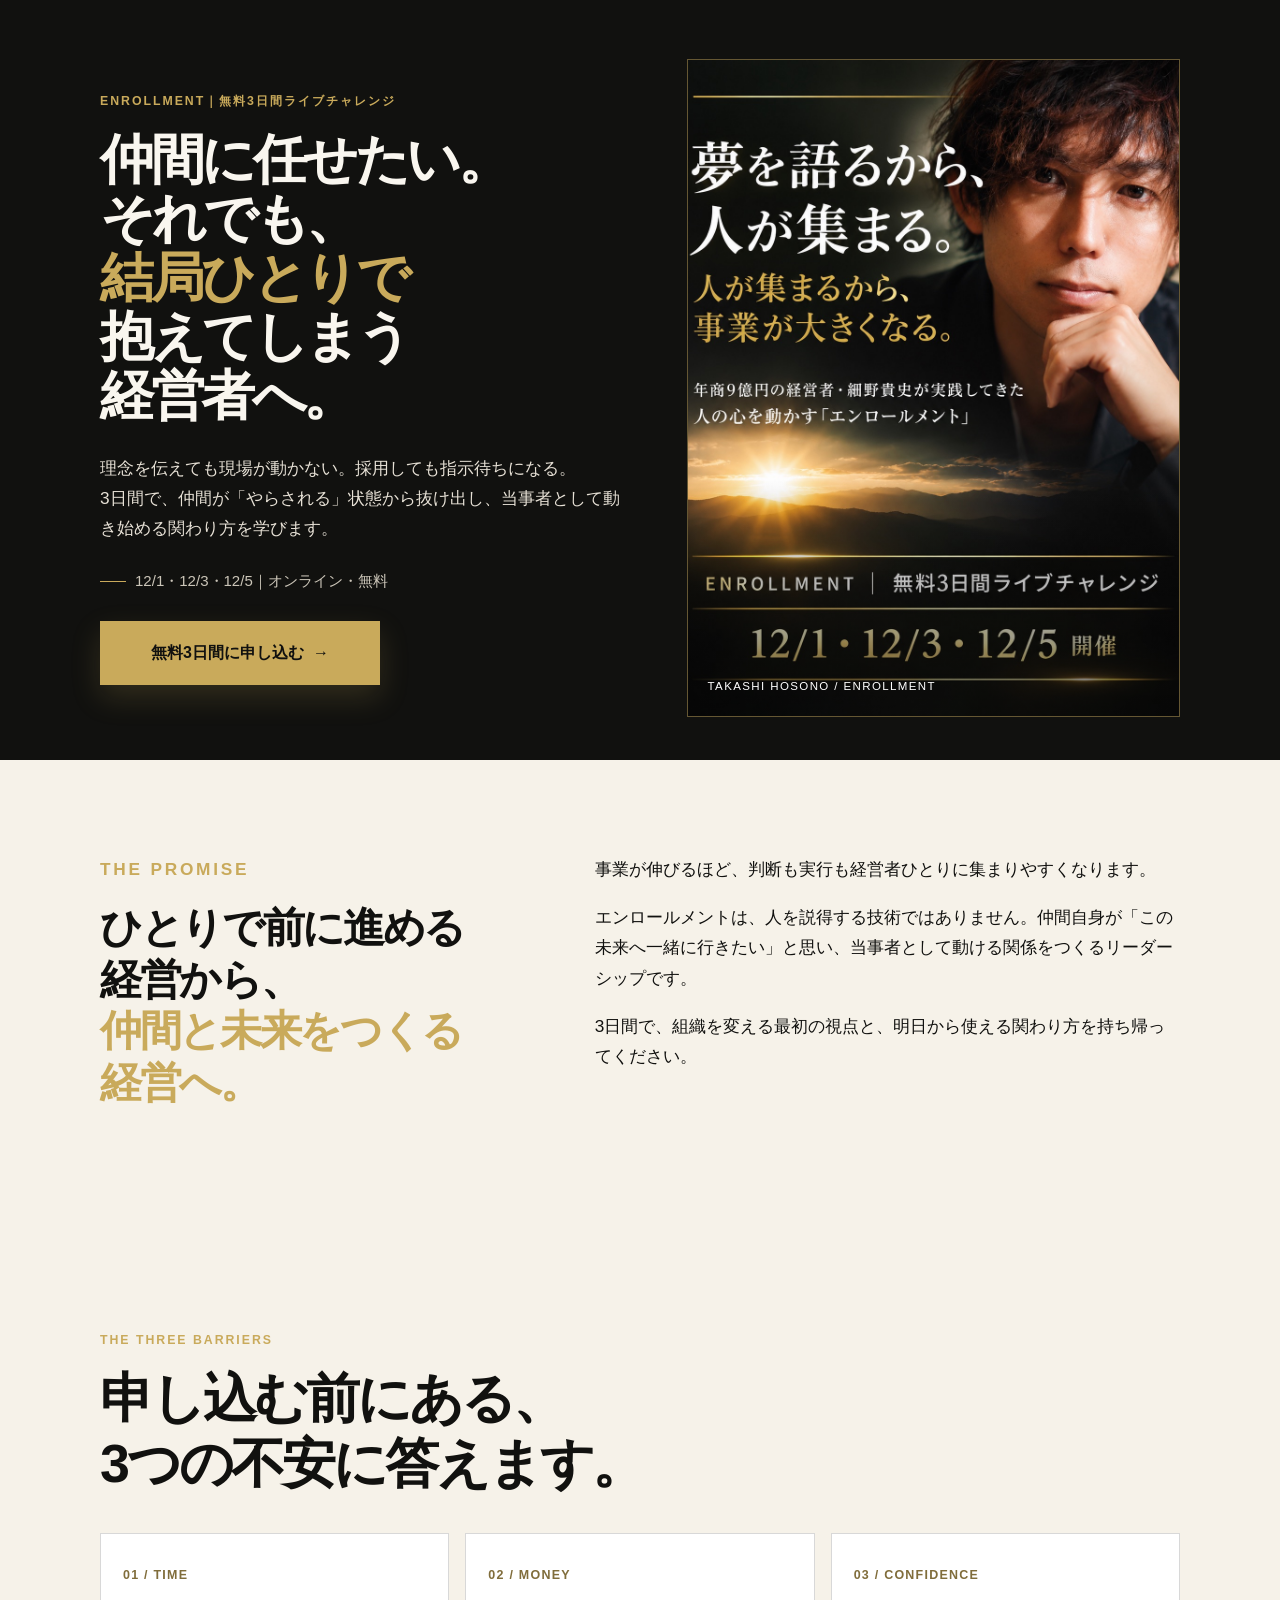
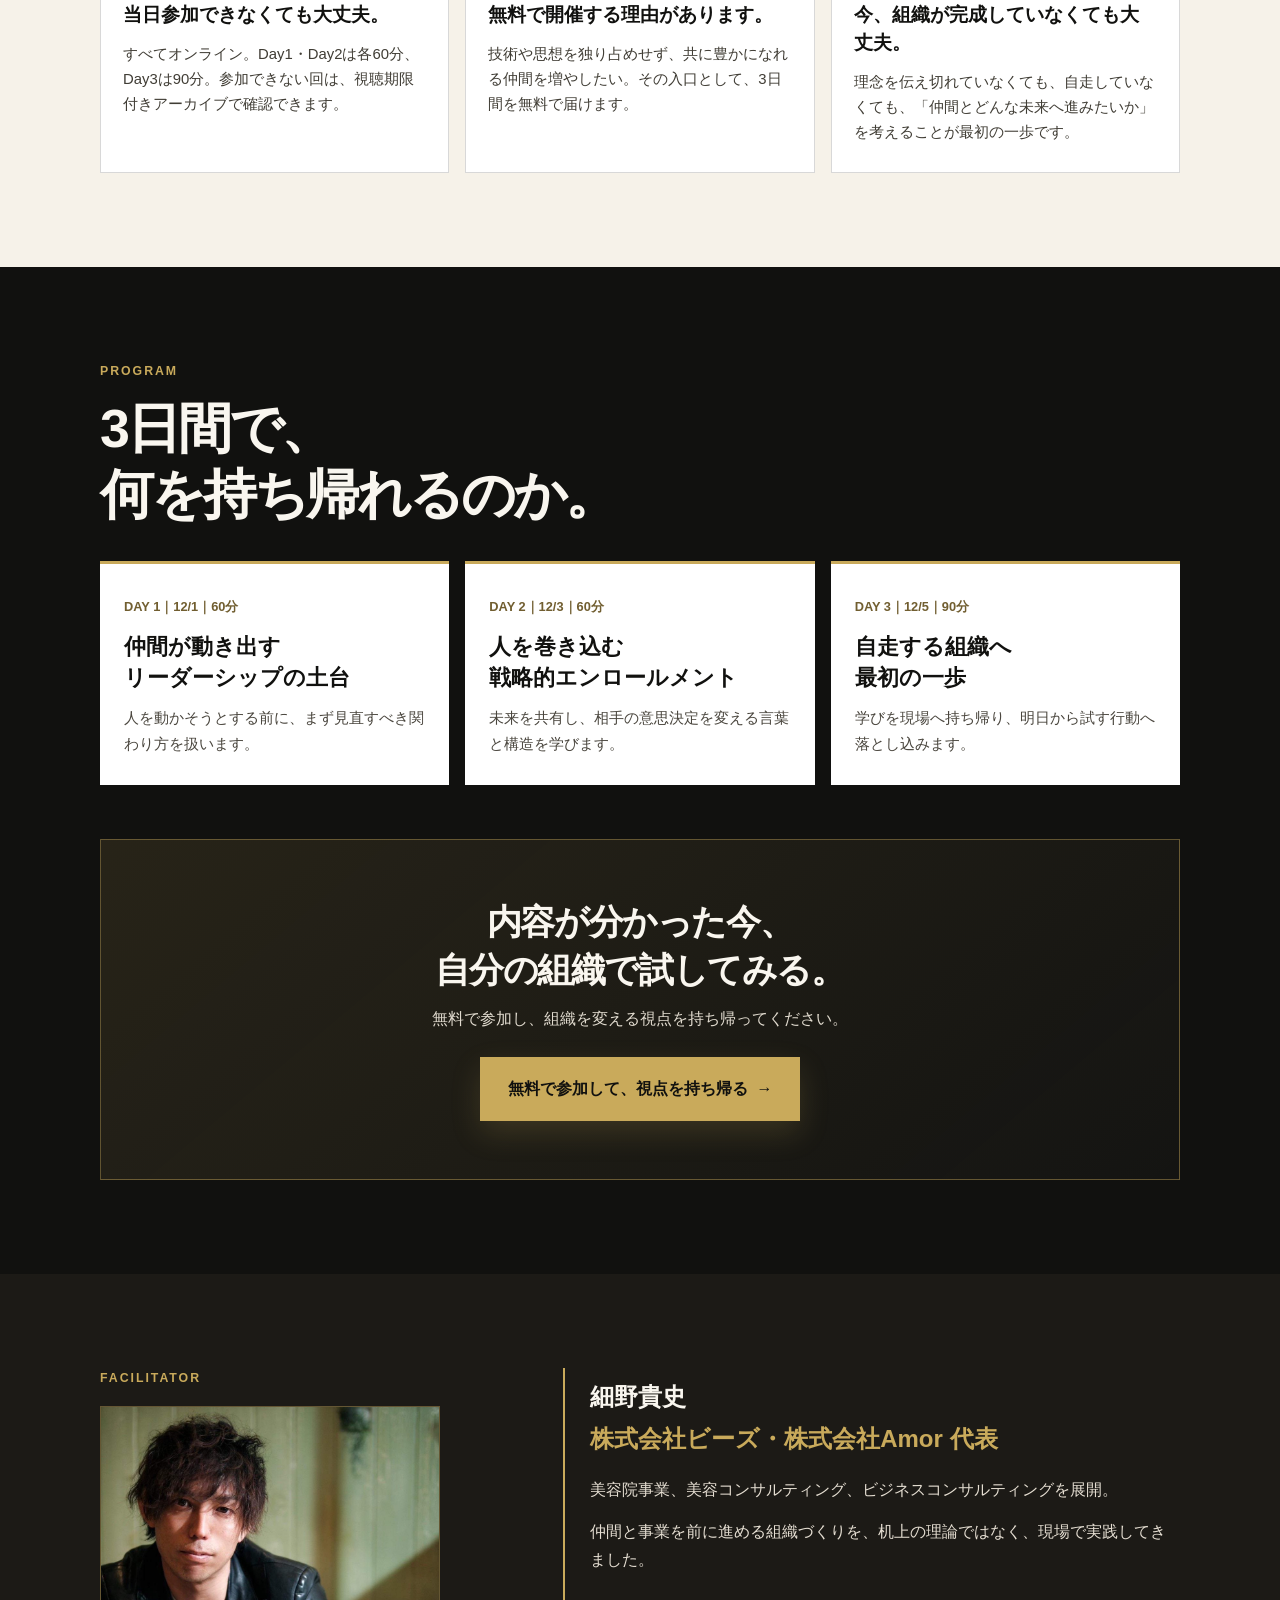
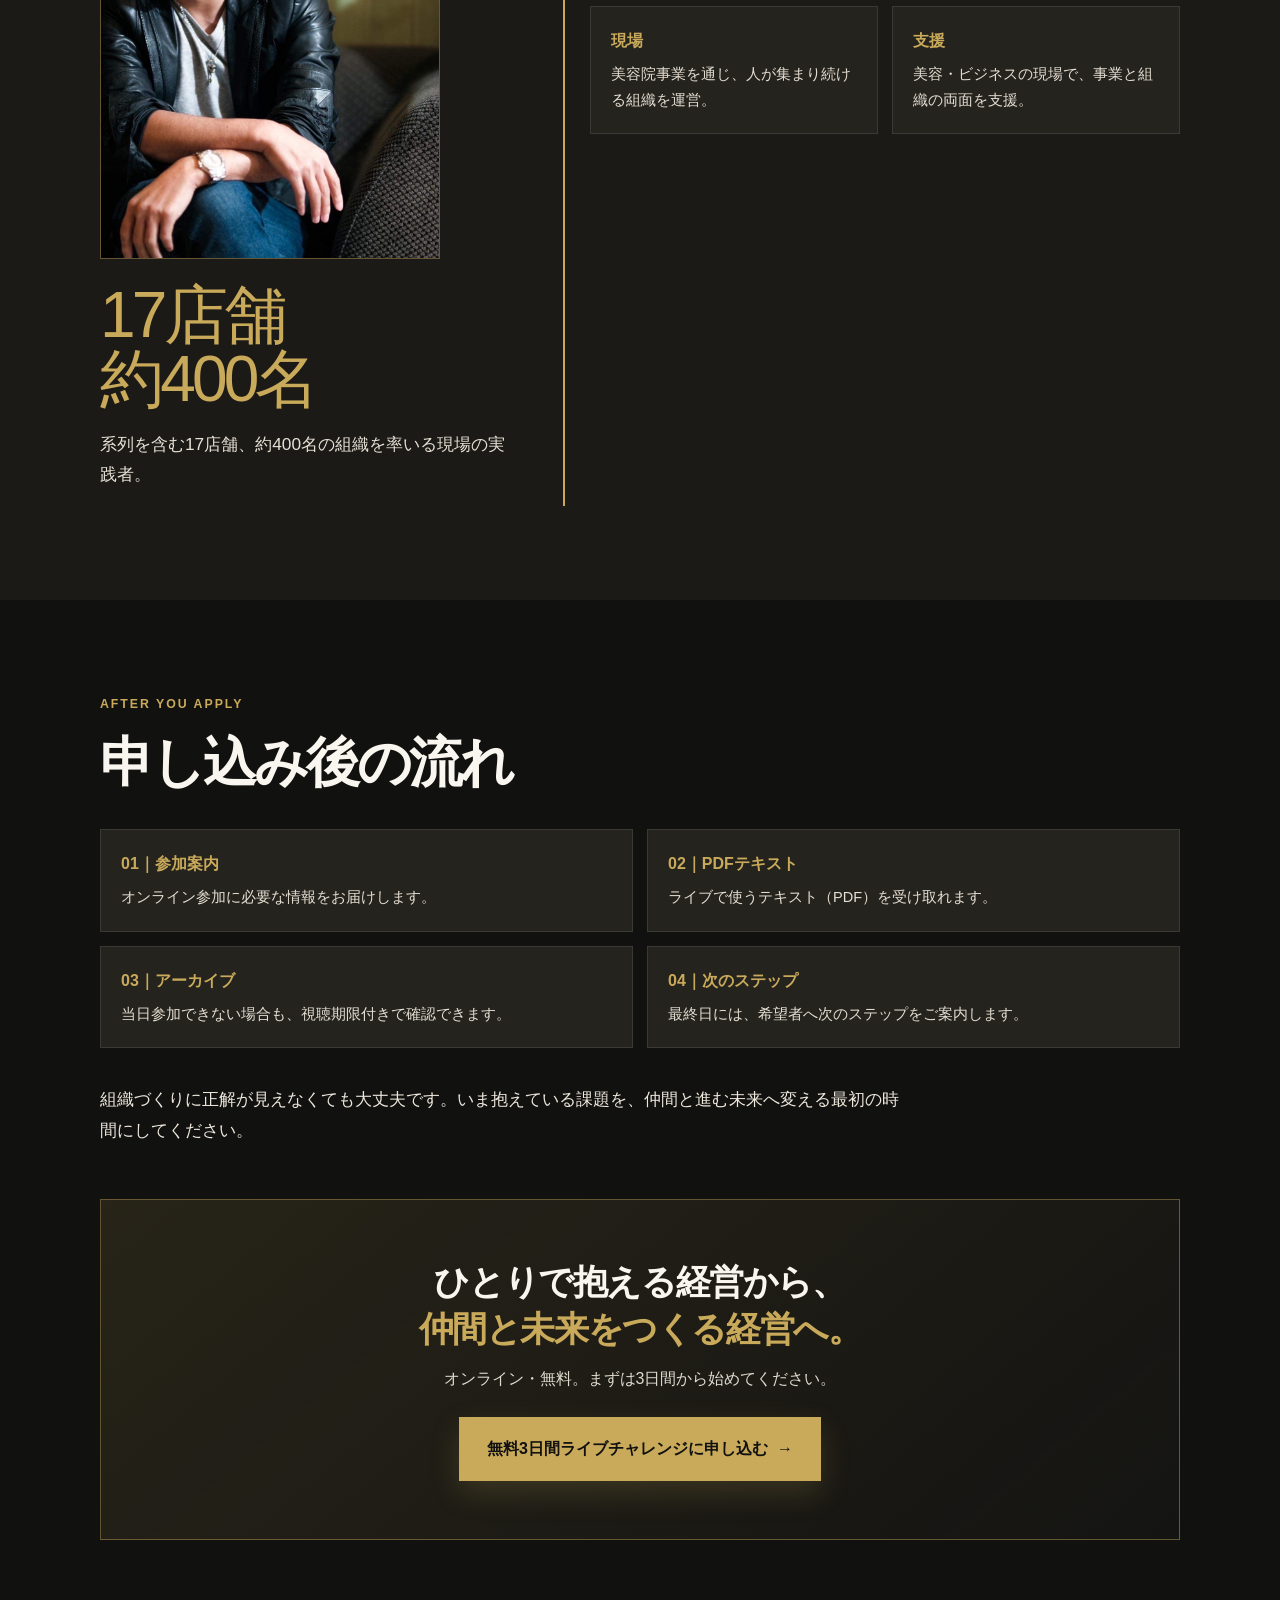
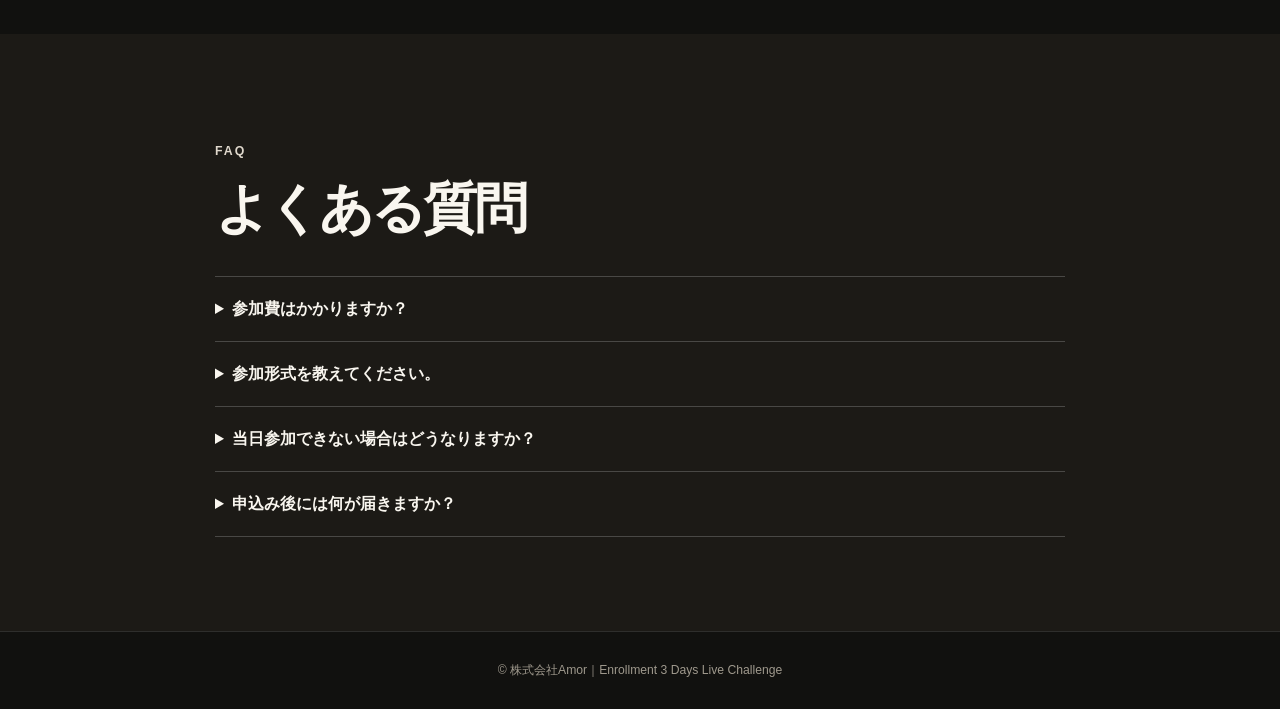
==== commit eab94aa6: "feat: add Hosono portrait to Enrollment profile" ====
--- a/enrollment/index.html
+++ b/enrollment/index.html
@@ -7,7 +7,7 @@
   <title>Enrollment｜無料3日間ライブチャレンジ</title>
   <style>
     :root{--ink:#11110f;--paper:#f6f2e9;--paper-deep:#e8e1d2;--gold:#c9aa5b;--gold-light:#e7ca84;--text:#f9f6ef;--muted:#cbc5b8;--line:rgba(201,170,91,.42)}
-    *{box-sizing:border-box}html{scroll-behavior:smooth}body{margin:0;background:var(--ink);color:var(--text);font-family:-apple-system,BlinkMacSystemFont,"Hiragino Sans","Yu Gothic",Meiryo,sans-serif;line-height:1.75}a{color:inherit;text-decoration:none}button{font:inherit}.wrap{width:min(1080px,calc(100% - 40px));margin:auto}.gold{color:var(--gold)}.eyebrow{margin:0;color:var(--gold);font-size:.77rem;letter-spacing:.16em;font-weight:800}.section{padding:94px 0}.section--paper{background:var(--paper);color:var(--ink)}.section--deep{background:#1c1a16}.title{font-size:clamp(2rem,4.2vw,3.55rem);line-height:1.22;letter-spacing:-.055em;margin:14px 0 34px}.lead{font-size:1.08rem;color:#e7e1d6}.button{appearance:none;border:0;display:inline-flex;align-items:center;justify-content:center;gap:10px;cursor:pointer;background:var(--gold);color:var(--ink);font-weight:900;padding:18px 28px;min-width:280px;transition:.2s;box-shadow:0 12px 30px rgba(201,170,91,.18)}.button:hover{transform:translateY(-2px);background:var(--gold-light)}.button--wide{width:100%;max-width:520px}.hero{display:grid;grid-template-columns:1.04fr .96fr;align-items:center;gap:52px;min-height:760px;padding:58px 0 42px}.hero h1{font-size:clamp(2.7rem,4.2vw,4.2rem);line-height:1.1;letter-spacing:-.065em;margin:17px 0 27px}.hero-copy{max-width:540px}.hero-copy .lead{margin:0 0 25px}.event-line{display:flex;align-items:center;gap:9px;color:var(--muted);font-size:.94rem;margin:0 0 26px}.event-line:before{content:"";width:26px;height:1px;background:var(--gold)}.hero-art{position:relative;width:min(100%,500px);justify-self:end;aspect-ratio:3/4;overflow:hidden;border:1px solid var(--line);background:#1d1b17}.hero-art img{width:100%;height:100%;object-fit:cover;display:block}.hero-art:after{content:"";position:absolute;inset:0;background:linear-gradient(180deg,transparent 64%,rgba(0,0,0,.55))}.hero-art small{position:absolute;z-index:1;bottom:20px;left:20px;color:#fff;font-size:.72rem;letter-spacing:.12em}.promise{display:grid;grid-template-columns:.85fr 1.15fr;gap:62px}.promise .title{font-size:clamp(1.9rem,3.3vw,2.9rem)}.promise p{font-size:1.08rem;margin:0 0 18px}.barriers{display:grid;grid-template-columns:repeat(3,1fr);gap:16px;margin-top:36px}.barrier{border:1px solid rgba(17,17,15,.16);padding:26px 22px;background:#fff}.barrier .number{font-size:.78rem;letter-spacing:.1em;color:#806d3b;font-weight:800}.barrier h3{font-size:1.2rem;line-height:1.45;margin:13px 0}.barrier p{font-size:.93rem;line-height:1.7;margin:0;color:#403d35}.program-head{max-width:720px}.days{display:grid;grid-template-columns:repeat(3,1fr);gap:16px;margin-top:34px}.day{background:#fff;color:var(--ink);padding:28px 24px;border-top:3px solid var(--gold)}.day time{font-weight:900;font-size:.8rem;color:#715e30}.day h3{font-size:1.35rem;line-height:1.4;margin:12px 0}.day p{font-size:.94rem;margin:0;color:#4a463e}.cta-panel{text-align:center;padding:58px 24px;border:1px solid var(--line);background:linear-gradient(140deg,rgba(201,170,91,.12),rgba(255,255,255,.01));margin-top:54px}.cta-panel h3{font-size:clamp(1.55rem,3vw,2.2rem);line-height:1.35;letter-spacing:-.04em;margin:0 0 12px}.cta-panel p{margin:0 auto 24px;max-width:600px;color:#e1dbcf}.profile{display:grid;grid-template-columns:.8fr 1.2fr;gap:52px}.profile .stat{font-size:clamp(2.3rem,5vw,4.7rem);line-height:1;color:var(--gold);letter-spacing:-.06em;margin:10px 0}.profile-card{border-left:2px solid var(--gold);padding:8px 0 8px 25px}.profile-card h3{font-size:1.5rem;margin:0 0 16px}.profile-card p{color:#e5ded2;margin:0 0 14px}.details{display:grid;grid-template-columns:repeat(2,1fr);gap:14px;margin-top:32px}.detail{padding:20px;background:#25231e;border:1px solid rgba(255,255,255,.1)}.detail h4{font-size:1rem;color:var(--gold);margin:0 0 7px}.detail p{font-size:.91rem;color:#e5ded2;margin:0}.reassure{padding:36px 0 0;max-width:800px}.reassure p{font-size:1.08rem;color:#eee8dd;margin:0}.faq{max-width:850px;margin:auto}.faq details{border-top:1px solid rgba(255,255,255,.2);padding:18px 0}.faq details:last-child{border-bottom:1px solid rgba(255,255,255,.2)}.faq summary{cursor:pointer;font-weight:800}.faq p{color:#dfd8cc;margin:13px 0 0}.closing{text-align:center;padding:106px 0 116px;background:radial-gradient(circle at 50% 0,rgba(201,170,91,.22),transparent 47%)}.closing h2{font-size:clamp(2.35rem,5vw,4.5rem);line-height:1.18;letter-spacing:-.06em;margin:18px auto 20px;max-width:920px}.closing p{max-width:650px;margin:0 auto 30px;color:#e6dfd3}.footer{text-align:center;color:#9f998d;padding:28px 0;border-top:1px solid rgba(255,255,255,.12);font-size:.76rem}.sticky{display:none}
+    *{box-sizing:border-box}html{scroll-behavior:smooth}body{margin:0;background:var(--ink);color:var(--text);font-family:-apple-system,BlinkMacSystemFont,"Hiragino Sans","Yu Gothic",Meiryo,sans-serif;line-height:1.75}a{color:inherit;text-decoration:none}button{font:inherit}.wrap{width:min(1080px,calc(100% - 40px));margin:auto}.gold{color:var(--gold)}.eyebrow{margin:0;color:var(--gold);font-size:.77rem;letter-spacing:.16em;font-weight:800}.section{padding:94px 0}.section--paper{background:var(--paper);color:var(--ink)}.section--deep{background:#1c1a16}.title{font-size:clamp(2rem,4.2vw,3.55rem);line-height:1.22;letter-spacing:-.055em;margin:14px 0 34px}.lead{font-size:1.08rem;color:#e7e1d6}.button{appearance:none;border:0;display:inline-flex;align-items:center;justify-content:center;gap:10px;cursor:pointer;background:var(--gold);color:var(--ink);font-weight:900;padding:18px 28px;min-width:280px;transition:.2s;box-shadow:0 12px 30px rgba(201,170,91,.18)}.button:hover{transform:translateY(-2px);background:var(--gold-light)}.button--wide{width:100%;max-width:520px}.hero{display:grid;grid-template-columns:1.04fr .96fr;align-items:center;gap:52px;min-height:760px;padding:58px 0 42px}.hero h1{font-size:clamp(2.7rem,4.2vw,4.2rem);line-height:1.1;letter-spacing:-.065em;margin:17px 0 27px}.hero-copy{max-width:540px}.hero-copy .lead{margin:0 0 25px}.event-line{display:flex;align-items:center;gap:9px;color:var(--muted);font-size:.94rem;margin:0 0 26px}.event-line:before{content:"";width:26px;height:1px;background:var(--gold)}.hero-art{position:relative;width:min(100%,500px);justify-self:end;aspect-ratio:3/4;overflow:hidden;border:1px solid var(--line);background:#1d1b17}.hero-art img{width:100%;height:100%;object-fit:cover;display:block}.hero-art:after{content:"";position:absolute;inset:0;background:linear-gradient(180deg,transparent 64%,rgba(0,0,0,.55))}.hero-art small{position:absolute;z-index:1;bottom:20px;left:20px;color:#fff;font-size:.72rem;letter-spacing:.12em}.promise{display:grid;grid-template-columns:.85fr 1.15fr;gap:62px}.promise .title{font-size:clamp(1.9rem,3.3vw,2.9rem)}.promise p{font-size:1.08rem;margin:0 0 18px}.barriers{display:grid;grid-template-columns:repeat(3,1fr);gap:16px;margin-top:36px}.barrier{border:1px solid rgba(17,17,15,.16);padding:26px 22px;background:#fff}.barrier .number{font-size:.78rem;letter-spacing:.1em;color:#806d3b;font-weight:800}.barrier h3{font-size:1.2rem;line-height:1.45;margin:13px 0}.barrier p{font-size:.93rem;line-height:1.7;margin:0;color:#403d35}.program-head{max-width:720px}.days{display:grid;grid-template-columns:repeat(3,1fr);gap:16px;margin-top:34px}.day{background:#fff;color:var(--ink);padding:28px 24px;border-top:3px solid var(--gold)}.day time{font-weight:900;font-size:.8rem;color:#715e30}.day h3{font-size:1.35rem;line-height:1.4;margin:12px 0}.day p{font-size:.94rem;margin:0;color:#4a463e}.cta-panel{text-align:center;padding:58px 24px;border:1px solid var(--line);background:linear-gradient(140deg,rgba(201,170,91,.12),rgba(255,255,255,.01));margin-top:54px}.cta-panel h3{font-size:clamp(1.55rem,3vw,2.2rem);line-height:1.35;letter-spacing:-.04em;margin:0 0 12px}.cta-panel p{margin:0 auto 24px;max-width:600px;color:#e1dbcf}.profile{display:grid;grid-template-columns:.8fr 1.2fr;gap:52px}.profile-portrait{width:min(100%,340px);aspect-ratio:3/4;overflow:hidden;border:1px solid var(--line);margin:16px 0 24px}.profile-portrait img{width:100%;height:100%;object-fit:cover;object-position:center top;display:block}.profile .stat{font-size:clamp(2.3rem,5vw,4.7rem);line-height:1;color:var(--gold);letter-spacing:-.06em;margin:10px 0}.profile-card{border-left:2px solid var(--gold);padding:8px 0 8px 25px}.profile-card h3{font-size:1.5rem;margin:0 0 16px}.profile-card p{color:#e5ded2;margin:0 0 14px}.details{display:grid;grid-template-columns:repeat(2,1fr);gap:14px;margin-top:32px}.detail{padding:20px;background:#25231e;border:1px solid rgba(255,255,255,.1)}.detail h4{font-size:1rem;color:var(--gold);margin:0 0 7px}.detail p{font-size:.91rem;color:#e5ded2;margin:0}.reassure{padding:36px 0 0;max-width:800px}.reassure p{font-size:1.08rem;color:#eee8dd;margin:0}.faq{max-width:850px;margin:auto}.faq details{border-top:1px solid rgba(255,255,255,.2);padding:18px 0}.faq details:last-child{border-bottom:1px solid rgba(255,255,255,.2)}.faq summary{cursor:pointer;font-weight:800}.faq p{color:#dfd8cc;margin:13px 0 0}.closing{text-align:center;padding:106px 0 116px;background:radial-gradient(circle at 50% 0,rgba(201,170,91,.22),transparent 47%)}.closing h2{font-size:clamp(2.35rem,5vw,4.5rem);line-height:1.18;letter-spacing:-.06em;margin:18px auto 20px;max-width:920px}.closing p{max-width:650px;margin:0 auto 30px;color:#e6dfd3}.footer{text-align:center;color:#9f998d;padding:28px 0;border-top:1px solid rgba(255,255,255,.12);font-size:.76rem}.sticky{display:none}
     @media(max-width:760px){.wrap{width:min(100% - 30px,680px)}.section{padding:64px 0}.hero{grid-template-columns:1fr;min-height:auto;padding:42px 0 22px;gap:28px}.hero h1{font-size:2.52rem;line-height:1.13;letter-spacing:-.065em}.hero-art{width:100%;justify-self:stretch}.promise,.profile{grid-template-columns:1fr;gap:30px}.barriers,.days,.details{grid-template-columns:1fr}.cta-panel{margin-top:36px;padding:42px 18px}.closing{padding:72px 0 112px}.closing h2{font-size:2.42rem;line-height:1.23}.sticky{position:fixed;display:flex;justify-content:center;align-items:center;z-index:20;bottom:0;left:0;right:0;padding:11px 15px;background:rgba(17,17,15,.94);backdrop-filter:blur(9px);border-top:1px solid var(--line)}.sticky .button{width:100%;padding:14px 18px}.footer{padding-bottom:86px}}
   </style>
   <script>
@@ -37,7 +37,7 @@
 
     <section class="section"><div class="wrap"><div class="program-head"><p class="eyebrow">PROGRAM</p><h2 class="title">3日間で、<br>何を持ち帰れるのか。</h2></div><div class="days"><article class="day"><time>DAY 1｜12/1｜60分</time><h3>仲間が動き出す<br>リーダーシップの土台</h3><p>人を動かそうとする前に、まず見直すべき関わり方を扱います。</p></article><article class="day"><time>DAY 2｜12/3｜60分</time><h3>人を巻き込む<br>戦略的エンロールメント</h3><p>未来を共有し、相手の意思決定を変える言葉と構造を学びます。</p></article><article class="day"><time>DAY 3｜12/5｜90分</time><h3>自走する組織へ<br>最初の一歩</h3><p>学びを現場へ持ち帰り、明日から試す行動へ落とし込みます。</p></article></div><div class="cta-panel"><h3>内容が分かった今、<br>自分の組織で試してみる。</h3><p>無料で参加し、組織を変える視点を持ち帰ってください。</p><button class="button" type="button" onclick="goToForm('Program')">無料で参加して、視点を持ち帰る&nbsp; →</button></div></div></section>
 
-    <section class="section section--deep"><div class="wrap profile"><div><p class="eyebrow">FACILITATOR</p><p class="stat">17店舗<br>約400名</p><p class="lead">系列を含む17店舗、約400名の組織を率いる現場の実践者。</p></div><div class="profile-card"><h3>細野貴史<br><span class="gold">株式会社ビーズ・株式会社Amor 代表</span></h3><p>美容院事業、美容コンサルティング、ビジネスコンサルティングを展開。</p><p>仲間と事業を前に進める組織づくりを、机上の理論ではなく、現場で実践してきました。</p><div class="details"><article class="detail"><h4>現場</h4><p>美容院事業を通じ、人が集まり続ける組織を運営。</p></article><article class="detail"><h4>支援</h4><p>美容・ビジネスの現場で、事業と組織の両面を支援。</p></article></div></div></div></section>
+    <section id="facilitator" class="section section--deep"><div class="wrap profile"><div><p class="eyebrow">FACILITATOR</p><div class="profile-portrait"><img src="assets/hosono-profile.jpg" alt="細野貴史"></div><p class="stat">17店舗<br>約400名</p><p class="lead">系列を含む17店舗、約400名の組織を率いる現場の実践者。</p></div><div class="profile-card"><h3>細野貴史<br><span class="gold">株式会社ビーズ・株式会社Amor 代表</span></h3><p>美容院事業、美容コンサルティング、ビジネスコンサルティングを展開。</p><p>仲間と事業を前に進める組織づくりを、机上の理論ではなく、現場で実践してきました。</p><div class="details"><article class="detail"><h4>現場</h4><p>美容院事業を通じ、人が集まり続ける組織を運営。</p></article><article class="detail"><h4>支援</h4><p>美容・ビジネスの現場で、事業と組織の両面を支援。</p></article></div></div></div></section>
 
     <section class="section"><div class="wrap"><p class="eyebrow">AFTER YOU APPLY</p><h2 class="title">申し込み後の流れ</h2><div class="details"><article class="detail"><h4>01｜参加案内</h4><p>オンライン参加に必要な情報をお届けします。</p></article><article class="detail"><h4>02｜PDFテキスト</h4><p>ライブで使うテキスト（PDF）を受け取れます。</p></article><article class="detail"><h4>03｜アーカイブ</h4><p>当日参加できない場合も、視聴期限付きで確認できます。</p></article><article class="detail"><h4>04｜次のステップ</h4><p>最終日には、希望者へ次のステップをご案内します。</p></article></div><div class="reassure"><p>組織づくりに正解が見えなくても大丈夫です。いま抱えている課題を、仲間と進む未来へ変える最初の時間にしてください。</p></div><div class="cta-panel"><h3>ひとりで抱える経営から、<br><span class="gold">仲間と未来をつくる経営へ。</span></h3><p>オンライン・無料。まずは3日間から始めてください。</p><button class="button" type="button" onclick="goToForm('Proof')">無料3日間ライブチャレンジに申し込む&nbsp; →</button></div></div></section>
 
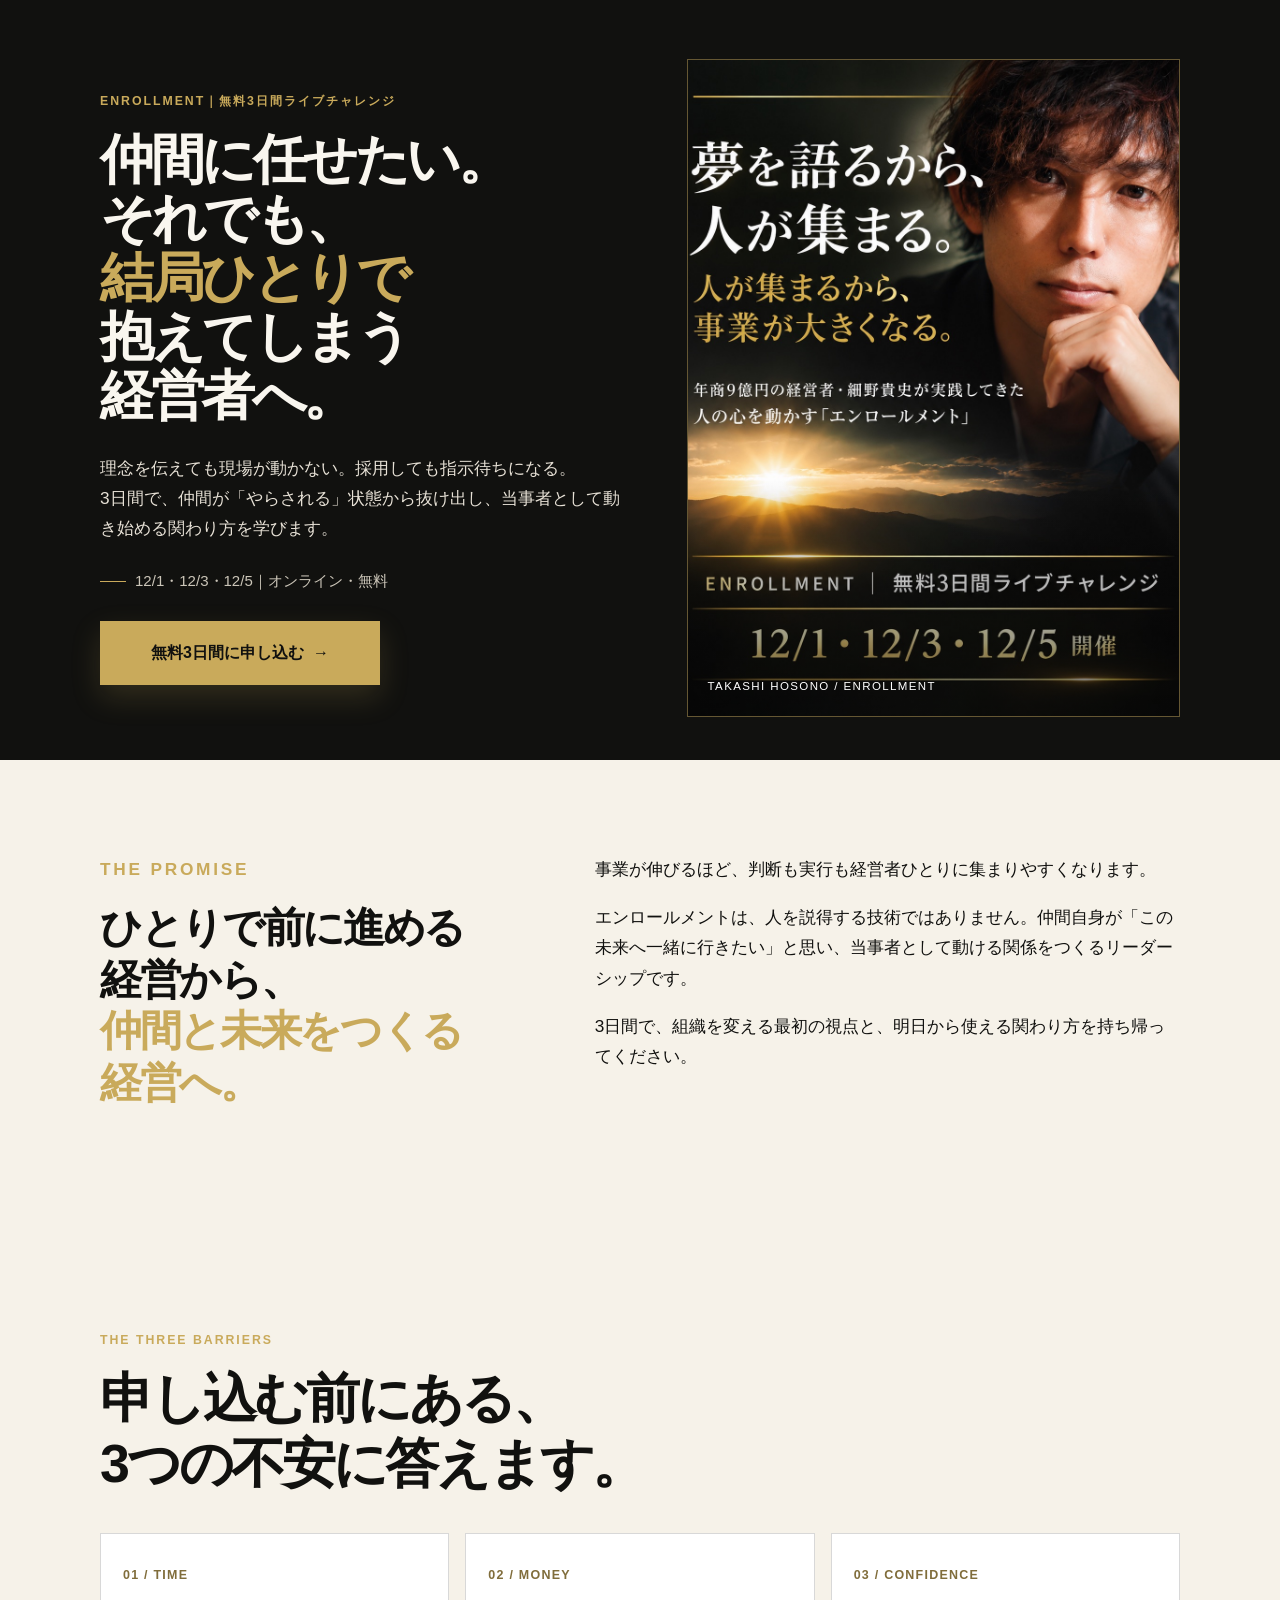
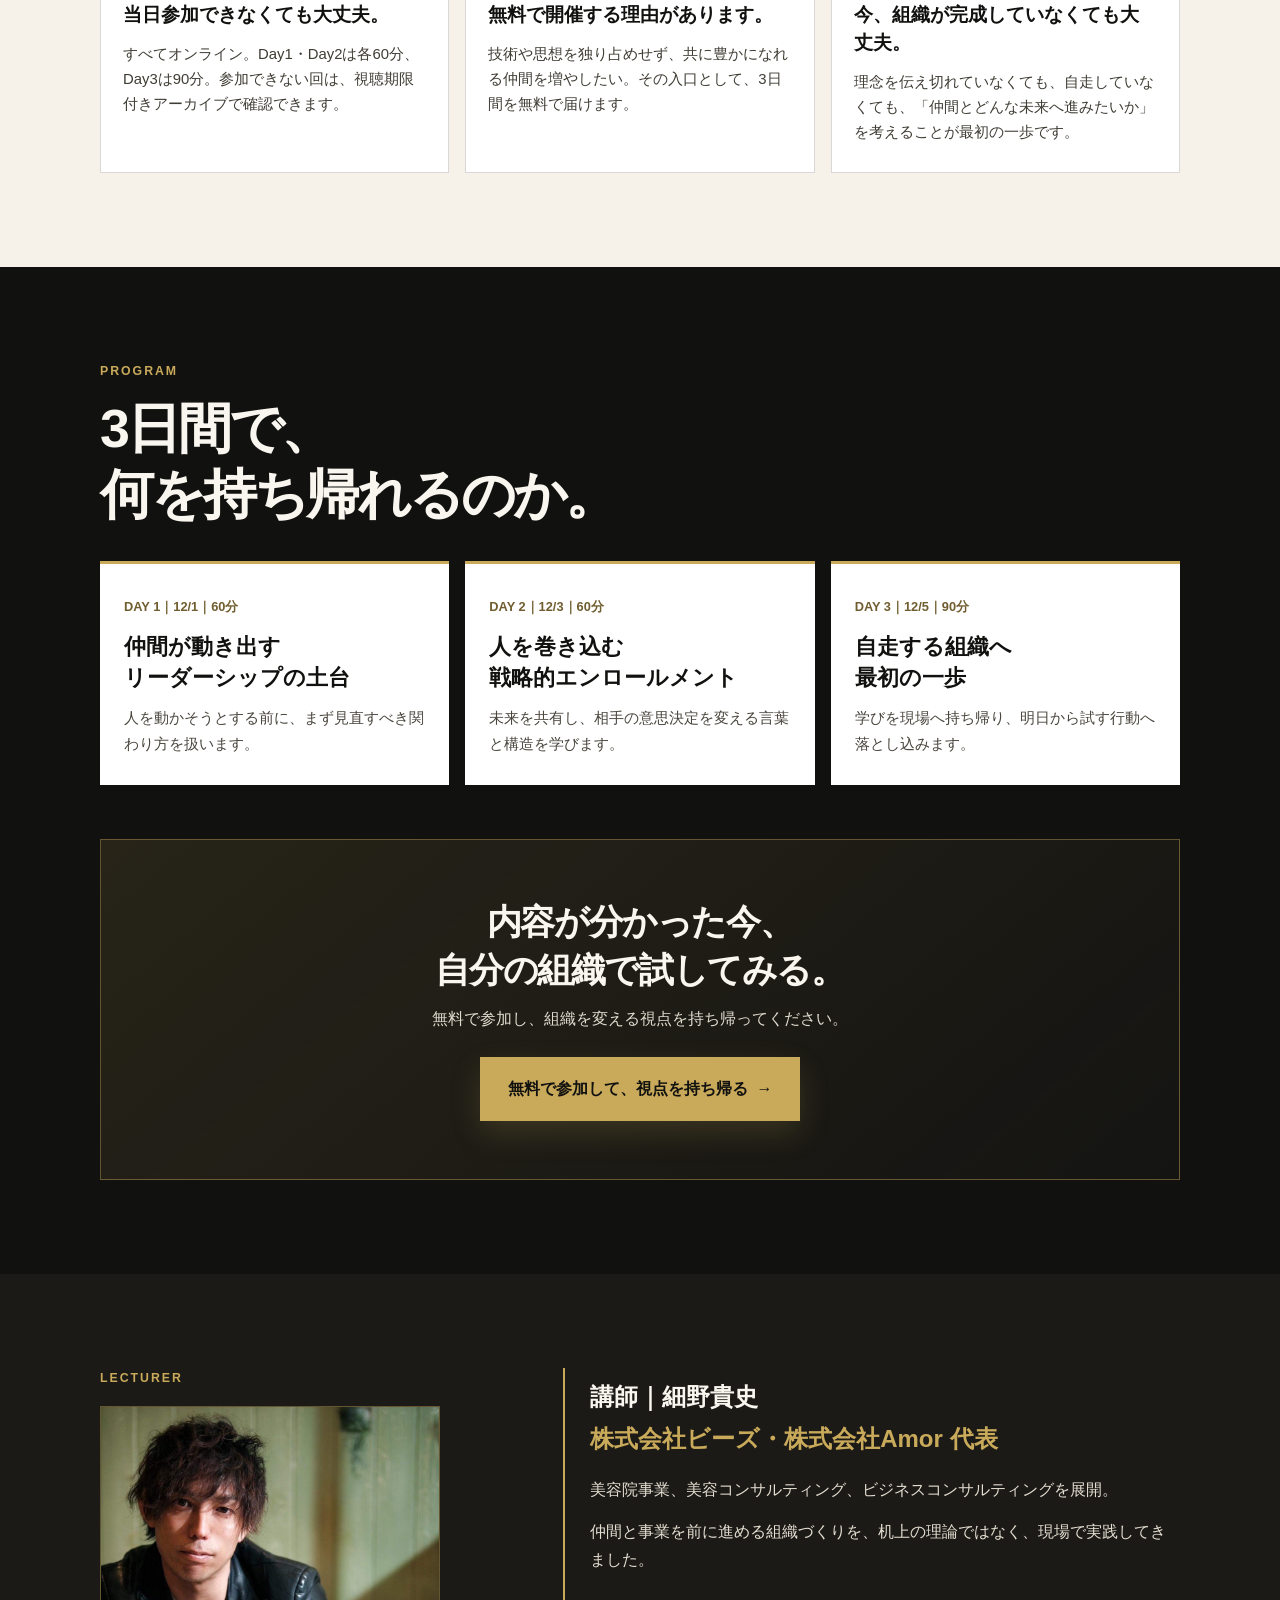
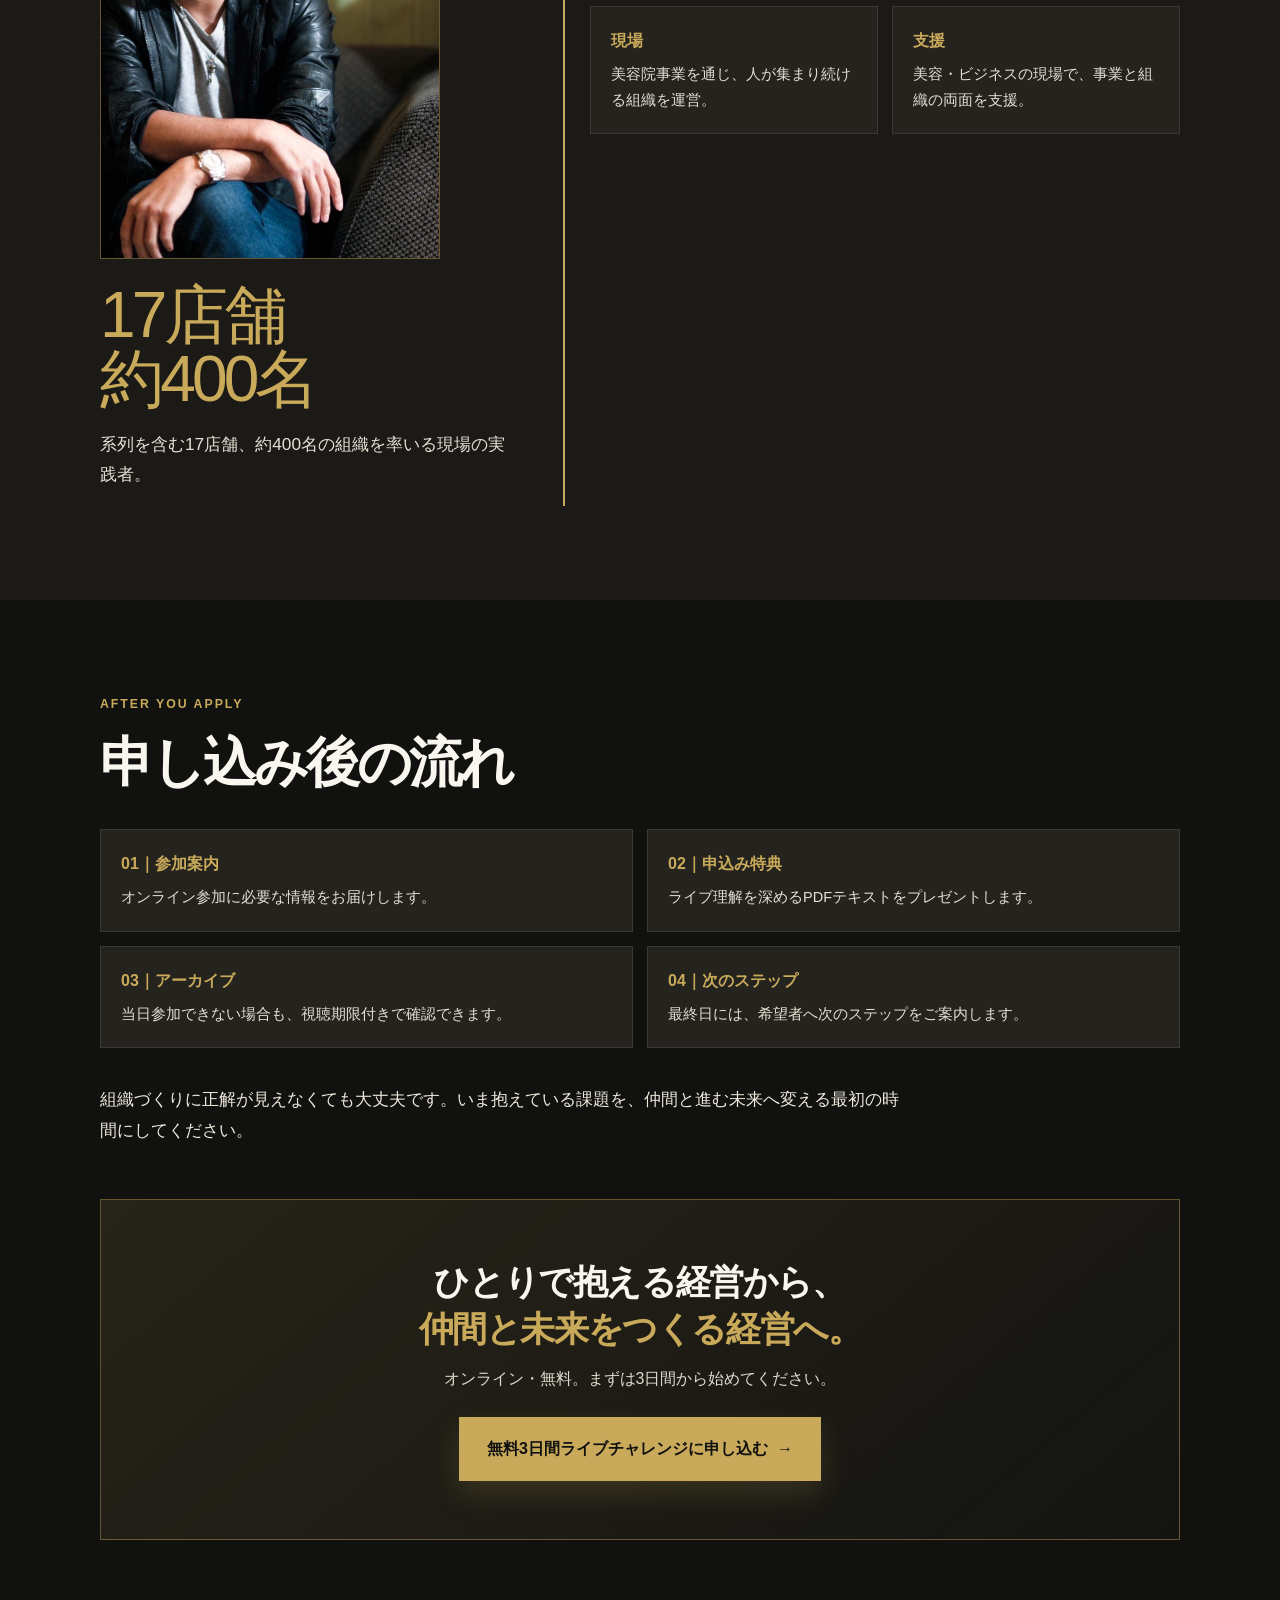
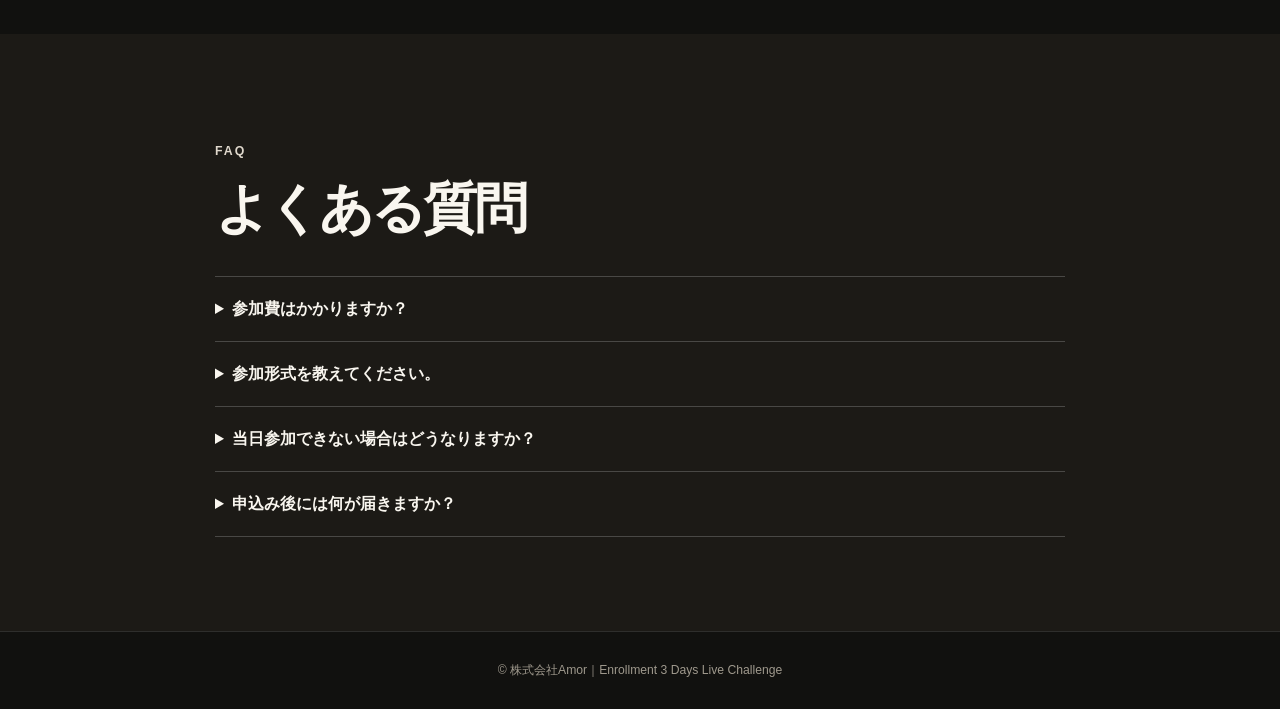
==== commit aa172e65: "fix: clarify lecturer role and signup gift" ====
--- a/enrollment/index.html
+++ b/enrollment/index.html
@@ -37,11 +37,11 @@
 
     <section class="section"><div class="wrap"><div class="program-head"><p class="eyebrow">PROGRAM</p><h2 class="title">3日間で、<br>何を持ち帰れるのか。</h2></div><div class="days"><article class="day"><time>DAY 1｜12/1｜60分</time><h3>仲間が動き出す<br>リーダーシップの土台</h3><p>人を動かそうとする前に、まず見直すべき関わり方を扱います。</p></article><article class="day"><time>DAY 2｜12/3｜60分</time><h3>人を巻き込む<br>戦略的エンロールメント</h3><p>未来を共有し、相手の意思決定を変える言葉と構造を学びます。</p></article><article class="day"><time>DAY 3｜12/5｜90分</time><h3>自走する組織へ<br>最初の一歩</h3><p>学びを現場へ持ち帰り、明日から試す行動へ落とし込みます。</p></article></div><div class="cta-panel"><h3>内容が分かった今、<br>自分の組織で試してみる。</h3><p>無料で参加し、組織を変える視点を持ち帰ってください。</p><button class="button" type="button" onclick="goToForm('Program')">無料で参加して、視点を持ち帰る&nbsp; →</button></div></div></section>
 
-    <section id="facilitator" class="section section--deep"><div class="wrap profile"><div><p class="eyebrow">FACILITATOR</p><div class="profile-portrait"><img src="assets/hosono-profile.jpg" alt="細野貴史"></div><p class="stat">17店舗<br>約400名</p><p class="lead">系列を含む17店舗、約400名の組織を率いる現場の実践者。</p></div><div class="profile-card"><h3>細野貴史<br><span class="gold">株式会社ビーズ・株式会社Amor 代表</span></h3><p>美容院事業、美容コンサルティング、ビジネスコンサルティングを展開。</p><p>仲間と事業を前に進める組織づくりを、机上の理論ではなく、現場で実践してきました。</p><div class="details"><article class="detail"><h4>現場</h4><p>美容院事業を通じ、人が集まり続ける組織を運営。</p></article><article class="detail"><h4>支援</h4><p>美容・ビジネスの現場で、事業と組織の両面を支援。</p></article></div></div></div></section>
+    <section id="facilitator" class="section section--deep"><div class="wrap profile"><div><p class="eyebrow">LECTURER</p><div class="profile-portrait"><img src="assets/hosono-profile.jpg" alt="細野貴史"></div><p class="stat">17店舗<br>約400名</p><p class="lead">系列を含む17店舗、約400名の組織を率いる現場の実践者。</p></div><div class="profile-card"><h3>講師｜細野貴史<br><span class="gold">株式会社ビーズ・株式会社Amor 代表</span></h3><p>美容院事業、美容コンサルティング、ビジネスコンサルティングを展開。</p><p>仲間と事業を前に進める組織づくりを、机上の理論ではなく、現場で実践してきました。</p><div class="details"><article class="detail"><h4>現場</h4><p>美容院事業を通じ、人が集まり続ける組織を運営。</p></article><article class="detail"><h4>支援</h4><p>美容・ビジネスの現場で、事業と組織の両面を支援。</p></article></div></div></div></section>
 
-    <section class="section"><div class="wrap"><p class="eyebrow">AFTER YOU APPLY</p><h2 class="title">申し込み後の流れ</h2><div class="details"><article class="detail"><h4>01｜参加案内</h4><p>オンライン参加に必要な情報をお届けします。</p></article><article class="detail"><h4>02｜PDFテキスト</h4><p>ライブで使うテキスト（PDF）を受け取れます。</p></article><article class="detail"><h4>03｜アーカイブ</h4><p>当日参加できない場合も、視聴期限付きで確認できます。</p></article><article class="detail"><h4>04｜次のステップ</h4><p>最終日には、希望者へ次のステップをご案内します。</p></article></div><div class="reassure"><p>組織づくりに正解が見えなくても大丈夫です。いま抱えている課題を、仲間と進む未来へ変える最初の時間にしてください。</p></div><div class="cta-panel"><h3>ひとりで抱える経営から、<br><span class="gold">仲間と未来をつくる経営へ。</span></h3><p>オンライン・無料。まずは3日間から始めてください。</p><button class="button" type="button" onclick="goToForm('Proof')">無料3日間ライブチャレンジに申し込む&nbsp; →</button></div></div></section>
+    <section class="section"><div class="wrap"><p class="eyebrow">AFTER YOU APPLY</p><h2 class="title">申し込み後の流れ</h2><div class="details"><article class="detail"><h4>01｜参加案内</h4><p>オンライン参加に必要な情報をお届けします。</p></article><article class="detail"><h4>02｜申込み特典</h4><p>ライブ理解を深めるPDFテキストをプレゼントします。</p></article><article class="detail"><h4>03｜アーカイブ</h4><p>当日参加できない場合も、視聴期限付きで確認できます。</p></article><article class="detail"><h4>04｜次のステップ</h4><p>最終日には、希望者へ次のステップをご案内します。</p></article></div><div class="reassure"><p>組織づくりに正解が見えなくても大丈夫です。いま抱えている課題を、仲間と進む未来へ変える最初の時間にしてください。</p></div><div class="cta-panel"><h3>ひとりで抱える経営から、<br><span class="gold">仲間と未来をつくる経営へ。</span></h3><p>オンライン・無料。まずは3日間から始めてください。</p><button class="button" type="button" onclick="goToForm('Proof')">無料3日間ライブチャレンジに申し込む&nbsp; →</button></div></div></section>
 
-    <section class="section section--deep"><div class="wrap faq"><p class="eyebrow">FAQ</p><h2 class="title">よくある質問</h2><details><summary>参加費はかかりますか？</summary><p>無料で参加いただけます。</p></details><details><summary>参加形式を教えてください。</summary><p>すべてオンラインで開催します。Day1・Day2は各60分、Day3は90分です。</p></details><details><summary>当日参加できない場合はどうなりますか？</summary><p>視聴期限付きアーカイブをご案内します。</p></details><details><summary>申込み後には何が届きますか？</summary><p>参加案内と、ライブで使うPDFテキストをお届けします。</p></details></div></section>
+    <section class="section section--deep"><div class="wrap faq"><p class="eyebrow">FAQ</p><h2 class="title">よくある質問</h2><details><summary>参加費はかかりますか？</summary><p>無料で参加いただけます。</p></details><details><summary>参加形式を教えてください。</summary><p>すべてオンラインで開催します。Day1・Day2は各60分、Day3は90分です。</p></details><details><summary>当日参加できない場合はどうなりますか？</summary><p>視聴期限付きアーカイブをご案内します。</p></details><details><summary>申込み後には何が届きますか？</summary><p>参加案内に加え、申込み特典としてライブ理解を深めるPDFテキストをプレゼントします。</p></details></div></section>
   </main>
   <footer class="footer"><div class="wrap">© 株式会社Amor｜Enrollment 3 Days Live Challenge</div></footer>
   <div class="sticky"><button class="button" type="button" onclick="goToForm('Hero')">無料3日間に申し込む&nbsp; →</button></div>
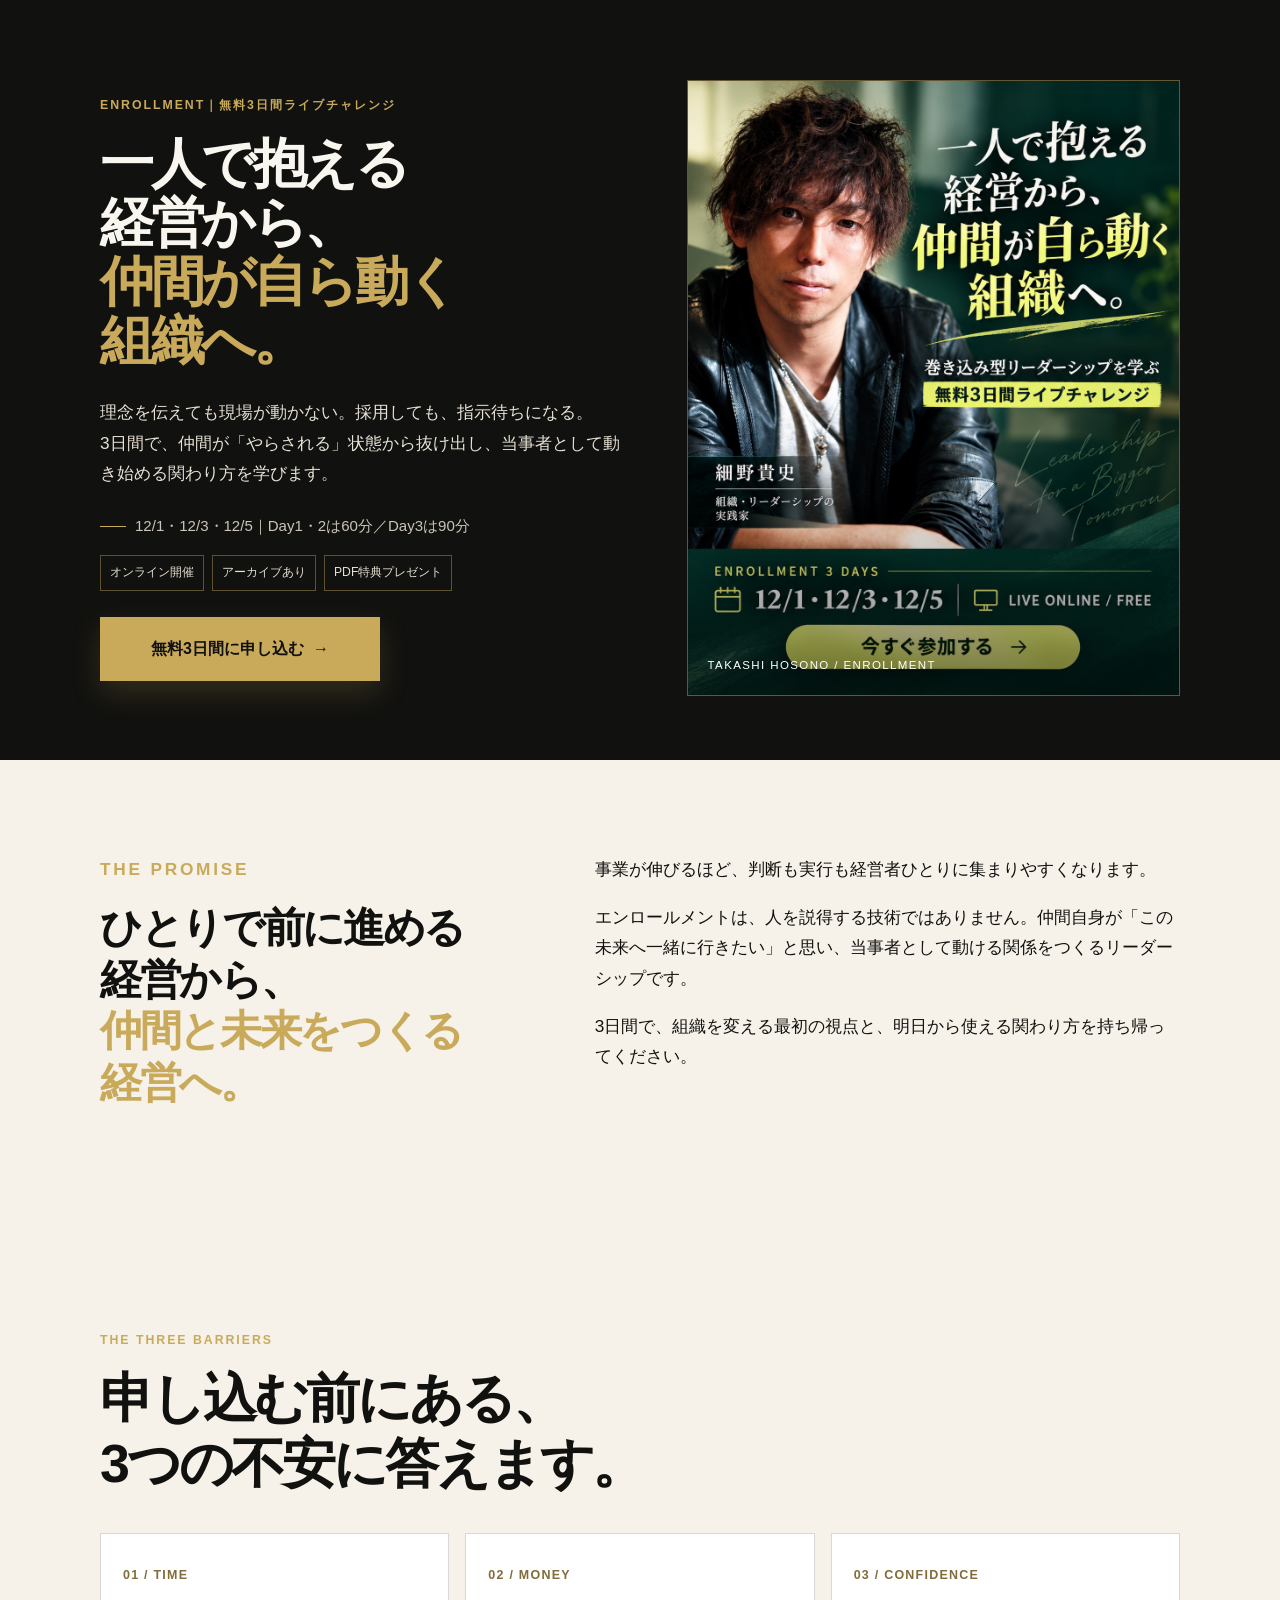
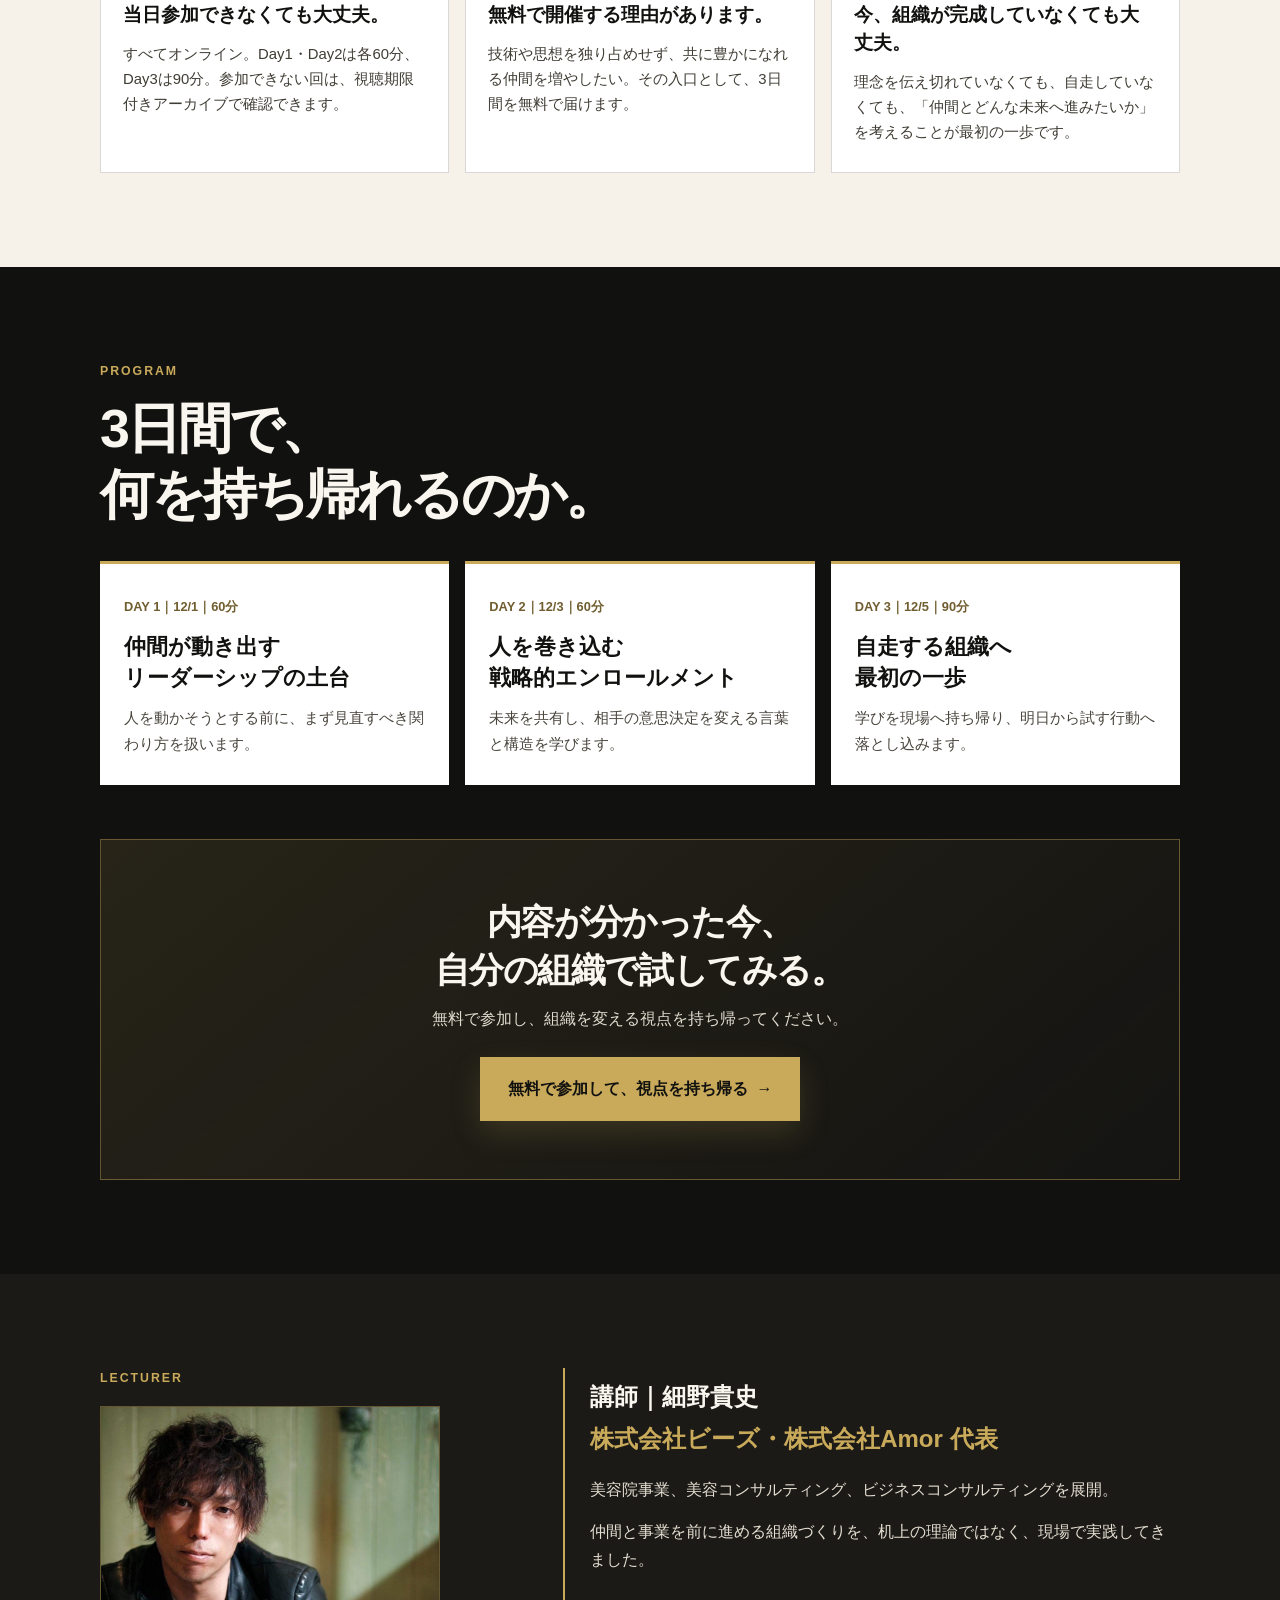
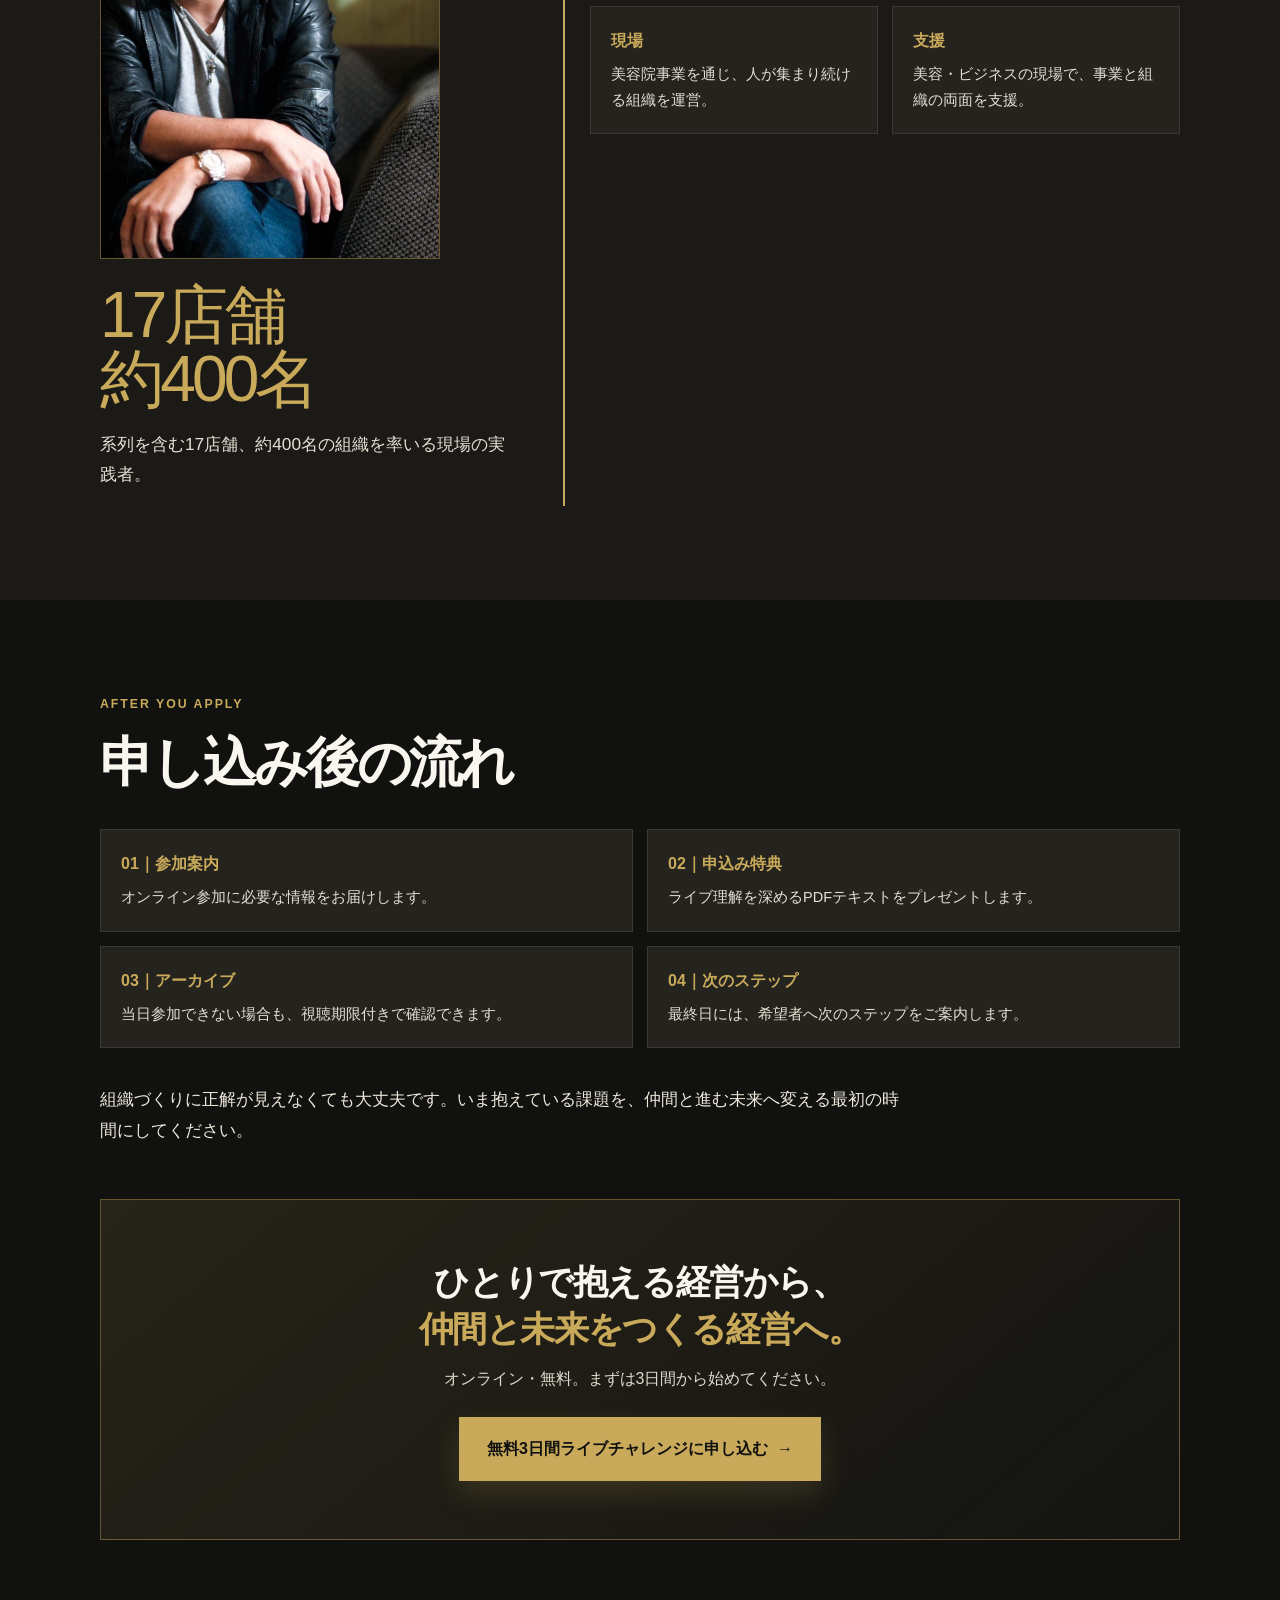
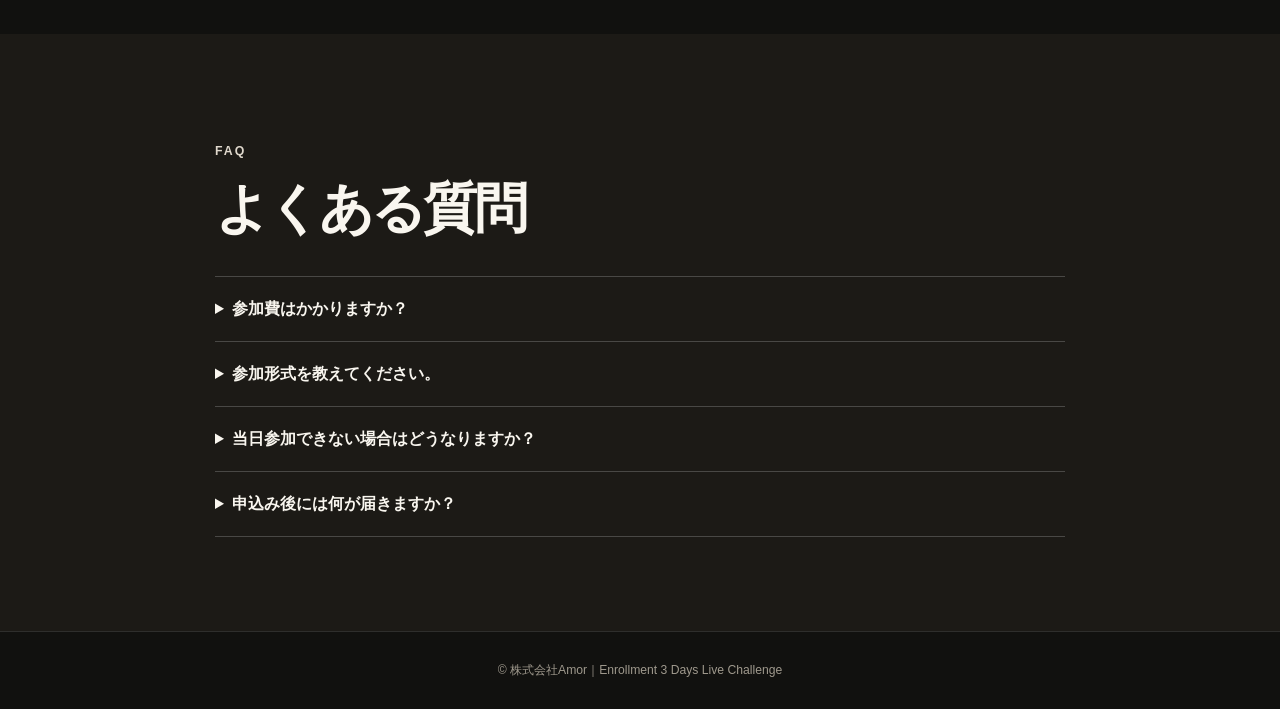
==== commit 76aa8aa2: "feat: align Enrollment hero with top ad creative" ====
--- a/enrollment/index.html
+++ b/enrollment/index.html
@@ -7,7 +7,7 @@
   <title>Enrollment｜無料3日間ライブチャレンジ</title>
   <style>
     :root{--ink:#11110f;--paper:#f6f2e9;--paper-deep:#e8e1d2;--gold:#c9aa5b;--gold-light:#e7ca84;--text:#f9f6ef;--muted:#cbc5b8;--line:rgba(201,170,91,.42)}
-    *{box-sizing:border-box}html{scroll-behavior:smooth}body{margin:0;background:var(--ink);color:var(--text);font-family:-apple-system,BlinkMacSystemFont,"Hiragino Sans","Yu Gothic",Meiryo,sans-serif;line-height:1.75}a{color:inherit;text-decoration:none}button{font:inherit}.wrap{width:min(1080px,calc(100% - 40px));margin:auto}.gold{color:var(--gold)}.eyebrow{margin:0;color:var(--gold);font-size:.77rem;letter-spacing:.16em;font-weight:800}.section{padding:94px 0}.section--paper{background:var(--paper);color:var(--ink)}.section--deep{background:#1c1a16}.title{font-size:clamp(2rem,4.2vw,3.55rem);line-height:1.22;letter-spacing:-.055em;margin:14px 0 34px}.lead{font-size:1.08rem;color:#e7e1d6}.button{appearance:none;border:0;display:inline-flex;align-items:center;justify-content:center;gap:10px;cursor:pointer;background:var(--gold);color:var(--ink);font-weight:900;padding:18px 28px;min-width:280px;transition:.2s;box-shadow:0 12px 30px rgba(201,170,91,.18)}.button:hover{transform:translateY(-2px);background:var(--gold-light)}.button--wide{width:100%;max-width:520px}.hero{display:grid;grid-template-columns:1.04fr .96fr;align-items:center;gap:52px;min-height:760px;padding:58px 0 42px}.hero h1{font-size:clamp(2.7rem,4.2vw,4.2rem);line-height:1.1;letter-spacing:-.065em;margin:17px 0 27px}.hero-copy{max-width:540px}.hero-copy .lead{margin:0 0 25px}.event-line{display:flex;align-items:center;gap:9px;color:var(--muted);font-size:.94rem;margin:0 0 26px}.event-line:before{content:"";width:26px;height:1px;background:var(--gold)}.hero-art{position:relative;width:min(100%,500px);justify-self:end;aspect-ratio:3/4;overflow:hidden;border:1px solid var(--line);background:#1d1b17}.hero-art img{width:100%;height:100%;object-fit:cover;display:block}.hero-art:after{content:"";position:absolute;inset:0;background:linear-gradient(180deg,transparent 64%,rgba(0,0,0,.55))}.hero-art small{position:absolute;z-index:1;bottom:20px;left:20px;color:#fff;font-size:.72rem;letter-spacing:.12em}.promise{display:grid;grid-template-columns:.85fr 1.15fr;gap:62px}.promise .title{font-size:clamp(1.9rem,3.3vw,2.9rem)}.promise p{font-size:1.08rem;margin:0 0 18px}.barriers{display:grid;grid-template-columns:repeat(3,1fr);gap:16px;margin-top:36px}.barrier{border:1px solid rgba(17,17,15,.16);padding:26px 22px;background:#fff}.barrier .number{font-size:.78rem;letter-spacing:.1em;color:#806d3b;font-weight:800}.barrier h3{font-size:1.2rem;line-height:1.45;margin:13px 0}.barrier p{font-size:.93rem;line-height:1.7;margin:0;color:#403d35}.program-head{max-width:720px}.days{display:grid;grid-template-columns:repeat(3,1fr);gap:16px;margin-top:34px}.day{background:#fff;color:var(--ink);padding:28px 24px;border-top:3px solid var(--gold)}.day time{font-weight:900;font-size:.8rem;color:#715e30}.day h3{font-size:1.35rem;line-height:1.4;margin:12px 0}.day p{font-size:.94rem;margin:0;color:#4a463e}.cta-panel{text-align:center;padding:58px 24px;border:1px solid var(--line);background:linear-gradient(140deg,rgba(201,170,91,.12),rgba(255,255,255,.01));margin-top:54px}.cta-panel h3{font-size:clamp(1.55rem,3vw,2.2rem);line-height:1.35;letter-spacing:-.04em;margin:0 0 12px}.cta-panel p{margin:0 auto 24px;max-width:600px;color:#e1dbcf}.profile{display:grid;grid-template-columns:.8fr 1.2fr;gap:52px}.profile-portrait{width:min(100%,340px);aspect-ratio:3/4;overflow:hidden;border:1px solid var(--line);margin:16px 0 24px}.profile-portrait img{width:100%;height:100%;object-fit:cover;object-position:center top;display:block}.profile .stat{font-size:clamp(2.3rem,5vw,4.7rem);line-height:1;color:var(--gold);letter-spacing:-.06em;margin:10px 0}.profile-card{border-left:2px solid var(--gold);padding:8px 0 8px 25px}.profile-card h3{font-size:1.5rem;margin:0 0 16px}.profile-card p{color:#e5ded2;margin:0 0 14px}.details{display:grid;grid-template-columns:repeat(2,1fr);gap:14px;margin-top:32px}.detail{padding:20px;background:#25231e;border:1px solid rgba(255,255,255,.1)}.detail h4{font-size:1rem;color:var(--gold);margin:0 0 7px}.detail p{font-size:.91rem;color:#e5ded2;margin:0}.reassure{padding:36px 0 0;max-width:800px}.reassure p{font-size:1.08rem;color:#eee8dd;margin:0}.faq{max-width:850px;margin:auto}.faq details{border-top:1px solid rgba(255,255,255,.2);padding:18px 0}.faq details:last-child{border-bottom:1px solid rgba(255,255,255,.2)}.faq summary{cursor:pointer;font-weight:800}.faq p{color:#dfd8cc;margin:13px 0 0}.closing{text-align:center;padding:106px 0 116px;background:radial-gradient(circle at 50% 0,rgba(201,170,91,.22),transparent 47%)}.closing h2{font-size:clamp(2.35rem,5vw,4.5rem);line-height:1.18;letter-spacing:-.06em;margin:18px auto 20px;max-width:920px}.closing p{max-width:650px;margin:0 auto 30px;color:#e6dfd3}.footer{text-align:center;color:#9f998d;padding:28px 0;border-top:1px solid rgba(255,255,255,.12);font-size:.76rem}.sticky{display:none}
+    *{box-sizing:border-box}html{scroll-behavior:smooth}body{margin:0;background:var(--ink);color:var(--text);font-family:-apple-system,BlinkMacSystemFont,"Hiragino Sans","Yu Gothic",Meiryo,sans-serif;line-height:1.75}a{color:inherit;text-decoration:none}button{font:inherit}.wrap{width:min(1080px,calc(100% - 40px));margin:auto}.gold{color:var(--gold)}.eyebrow{margin:0;color:var(--gold);font-size:.77rem;letter-spacing:.16em;font-weight:800}.section{padding:94px 0}.section--paper{background:var(--paper);color:var(--ink)}.section--deep{background:#1c1a16}.title{font-size:clamp(2rem,4.2vw,3.55rem);line-height:1.22;letter-spacing:-.055em;margin:14px 0 34px}.lead{font-size:1.08rem;color:#e7e1d6}.button{appearance:none;border:0;display:inline-flex;align-items:center;justify-content:center;gap:10px;cursor:pointer;background:var(--gold);color:var(--ink);font-weight:900;padding:18px 28px;min-width:280px;transition:.2s;box-shadow:0 12px 30px rgba(201,170,91,.18)}.button:hover{transform:translateY(-2px);background:var(--gold-light)}.button--wide{width:100%;max-width:520px}.hero{display:grid;grid-template-columns:1.04fr .96fr;align-items:center;gap:52px;min-height:760px;padding:58px 0 42px}.hero h1{font-size:clamp(2.7rem,4.2vw,4.2rem);line-height:1.1;letter-spacing:-.065em;margin:17px 0 27px}.hero-copy{max-width:540px}.hero-copy .lead{margin:0 0 25px}.event-line{display:flex;align-items:center;gap:9px;color:var(--muted);font-size:.94rem;margin:0 0 26px}.event-line:before{content:"";width:26px;height:1px;background:var(--gold)}.hero-points{display:flex;flex-wrap:wrap;gap:8px;margin:-10px 0 26px}.hero-points span{border:1px solid var(--line);padding:6px 9px;font-size:.76rem;color:#e7e0d3}.hero-art{position:relative;width:min(100%,500px);justify-self:end;aspect-ratio:4/5;overflow:hidden;border:1px solid var(--line);background:#1d1b17}.hero-art img{width:100%;height:100%;object-fit:cover;display:block}.hero-art:after{content:"";position:absolute;inset:0;background:linear-gradient(180deg,transparent 64%,rgba(0,0,0,.55))}.hero-art small{position:absolute;z-index:1;bottom:20px;left:20px;color:#fff;font-size:.72rem;letter-spacing:.12em}.promise{display:grid;grid-template-columns:.85fr 1.15fr;gap:62px}.promise .title{font-size:clamp(1.9rem,3.3vw,2.9rem)}.promise p{font-size:1.08rem;margin:0 0 18px}.barriers{display:grid;grid-template-columns:repeat(3,1fr);gap:16px;margin-top:36px}.barrier{border:1px solid rgba(17,17,15,.16);padding:26px 22px;background:#fff}.barrier .number{font-size:.78rem;letter-spacing:.1em;color:#806d3b;font-weight:800}.barrier h3{font-size:1.2rem;line-height:1.45;margin:13px 0}.barrier p{font-size:.93rem;line-height:1.7;margin:0;color:#403d35}.program-head{max-width:720px}.days{display:grid;grid-template-columns:repeat(3,1fr);gap:16px;margin-top:34px}.day{background:#fff;color:var(--ink);padding:28px 24px;border-top:3px solid var(--gold)}.day time{font-weight:900;font-size:.8rem;color:#715e30}.day h3{font-size:1.35rem;line-height:1.4;margin:12px 0}.day p{font-size:.94rem;margin:0;color:#4a463e}.cta-panel{text-align:center;padding:58px 24px;border:1px solid var(--line);background:linear-gradient(140deg,rgba(201,170,91,.12),rgba(255,255,255,.01));margin-top:54px}.cta-panel h3{font-size:clamp(1.55rem,3vw,2.2rem);line-height:1.35;letter-spacing:-.04em;margin:0 0 12px}.cta-panel p{margin:0 auto 24px;max-width:600px;color:#e1dbcf}.profile{display:grid;grid-template-columns:.8fr 1.2fr;gap:52px}.profile-portrait{width:min(100%,340px);aspect-ratio:3/4;overflow:hidden;border:1px solid var(--line);margin:16px 0 24px}.profile-portrait img{width:100%;height:100%;object-fit:cover;object-position:center top;display:block}.profile .stat{font-size:clamp(2.3rem,5vw,4.7rem);line-height:1;color:var(--gold);letter-spacing:-.06em;margin:10px 0}.profile-card{border-left:2px solid var(--gold);padding:8px 0 8px 25px}.profile-card h3{font-size:1.5rem;margin:0 0 16px}.profile-card p{color:#e5ded2;margin:0 0 14px}.details{display:grid;grid-template-columns:repeat(2,1fr);gap:14px;margin-top:32px}.detail{padding:20px;background:#25231e;border:1px solid rgba(255,255,255,.1)}.detail h4{font-size:1rem;color:var(--gold);margin:0 0 7px}.detail p{font-size:.91rem;color:#e5ded2;margin:0}.reassure{padding:36px 0 0;max-width:800px}.reassure p{font-size:1.08rem;color:#eee8dd;margin:0}.faq{max-width:850px;margin:auto}.faq details{border-top:1px solid rgba(255,255,255,.2);padding:18px 0}.faq details:last-child{border-bottom:1px solid rgba(255,255,255,.2)}.faq summary{cursor:pointer;font-weight:800}.faq p{color:#dfd8cc;margin:13px 0 0}.closing{text-align:center;padding:106px 0 116px;background:radial-gradient(circle at 50% 0,rgba(201,170,91,.22),transparent 47%)}.closing h2{font-size:clamp(2.35rem,5vw,4.5rem);line-height:1.18;letter-spacing:-.06em;margin:18px auto 20px;max-width:920px}.closing p{max-width:650px;margin:0 auto 30px;color:#e6dfd3}.footer{text-align:center;color:#9f998d;padding:28px 0;border-top:1px solid rgba(255,255,255,.12);font-size:.76rem}.sticky{display:none}
     @media(max-width:760px){.wrap{width:min(100% - 30px,680px)}.section{padding:64px 0}.hero{grid-template-columns:1fr;min-height:auto;padding:42px 0 22px;gap:28px}.hero h1{font-size:2.52rem;line-height:1.13;letter-spacing:-.065em}.hero-art{width:100%;justify-self:stretch}.promise,.profile{grid-template-columns:1fr;gap:30px}.barriers,.days,.details{grid-template-columns:1fr}.cta-panel{margin-top:36px;padding:42px 18px}.closing{padding:72px 0 112px}.closing h2{font-size:2.42rem;line-height:1.23}.sticky{position:fixed;display:flex;justify-content:center;align-items:center;z-index:20;bottom:0;left:0;right:0;padding:11px 15px;background:rgba(17,17,15,.94);backdrop-filter:blur(9px);border-top:1px solid var(--line)}.sticky .button{width:100%;padding:14px 18px}.footer{padding-bottom:86px}}
   </style>
   <script>
@@ -22,12 +22,13 @@
   <header class="wrap hero">
     <div class="hero-copy">
       <p class="eyebrow">ENROLLMENT｜無料3日間ライブチャレンジ</p>
-      <h1>仲間に任せたい。<br>それでも、<br><span class="gold">結局ひとりで</span><br>抱えてしまう<br>経営者へ。</h1>
-      <p class="lead">理念を伝えても現場が動かない。採用しても指示待ちになる。<br>3日間で、仲間が「やらされる」状態から抜け出し、当事者として動き始める関わり方を学びます。</p>
-      <p class="event-line">12/1・12/3・12/5｜オンライン・無料</p>
+      <h1>一人で抱える<br>経営から、<br><span class="gold">仲間が自ら動く<br>組織へ。</span></h1>
+      <p class="lead">理念を伝えても現場が動かない。採用しても、指示待ちになる。<br>3日間で、仲間が「やらされる」状態から抜け出し、当事者として動き始める関わり方を学びます。</p>
+      <p class="event-line">12/1・12/3・12/5｜Day1・2は60分／Day3は90分</p>
+      <div class="hero-points"><span>オンライン開催</span><span>アーカイブあり</span><span>PDF特典プレゼント</span></div>
       <button class="button" type="button" onclick="goToForm('Hero')">無料3日間に申し込む&nbsp; →</button>
     </div>
-    <div class="hero-art"><img src="assets/hero-enrollment.jpg?v=20261110-3" alt="夢を語るから、人が集まる。人が集まるから、事業が大きくなる。"><small>TAKASHI HOSONO / ENROLLMENT</small></div>
+    <div class="hero-art"><img src="assets/hero-ad-a.png?v=20261110-4" alt="一人で抱える経営から、仲間が自ら動く組織へ。"><small>TAKASHI HOSONO / ENROLLMENT</small></div>
   </header>
 
   <main>
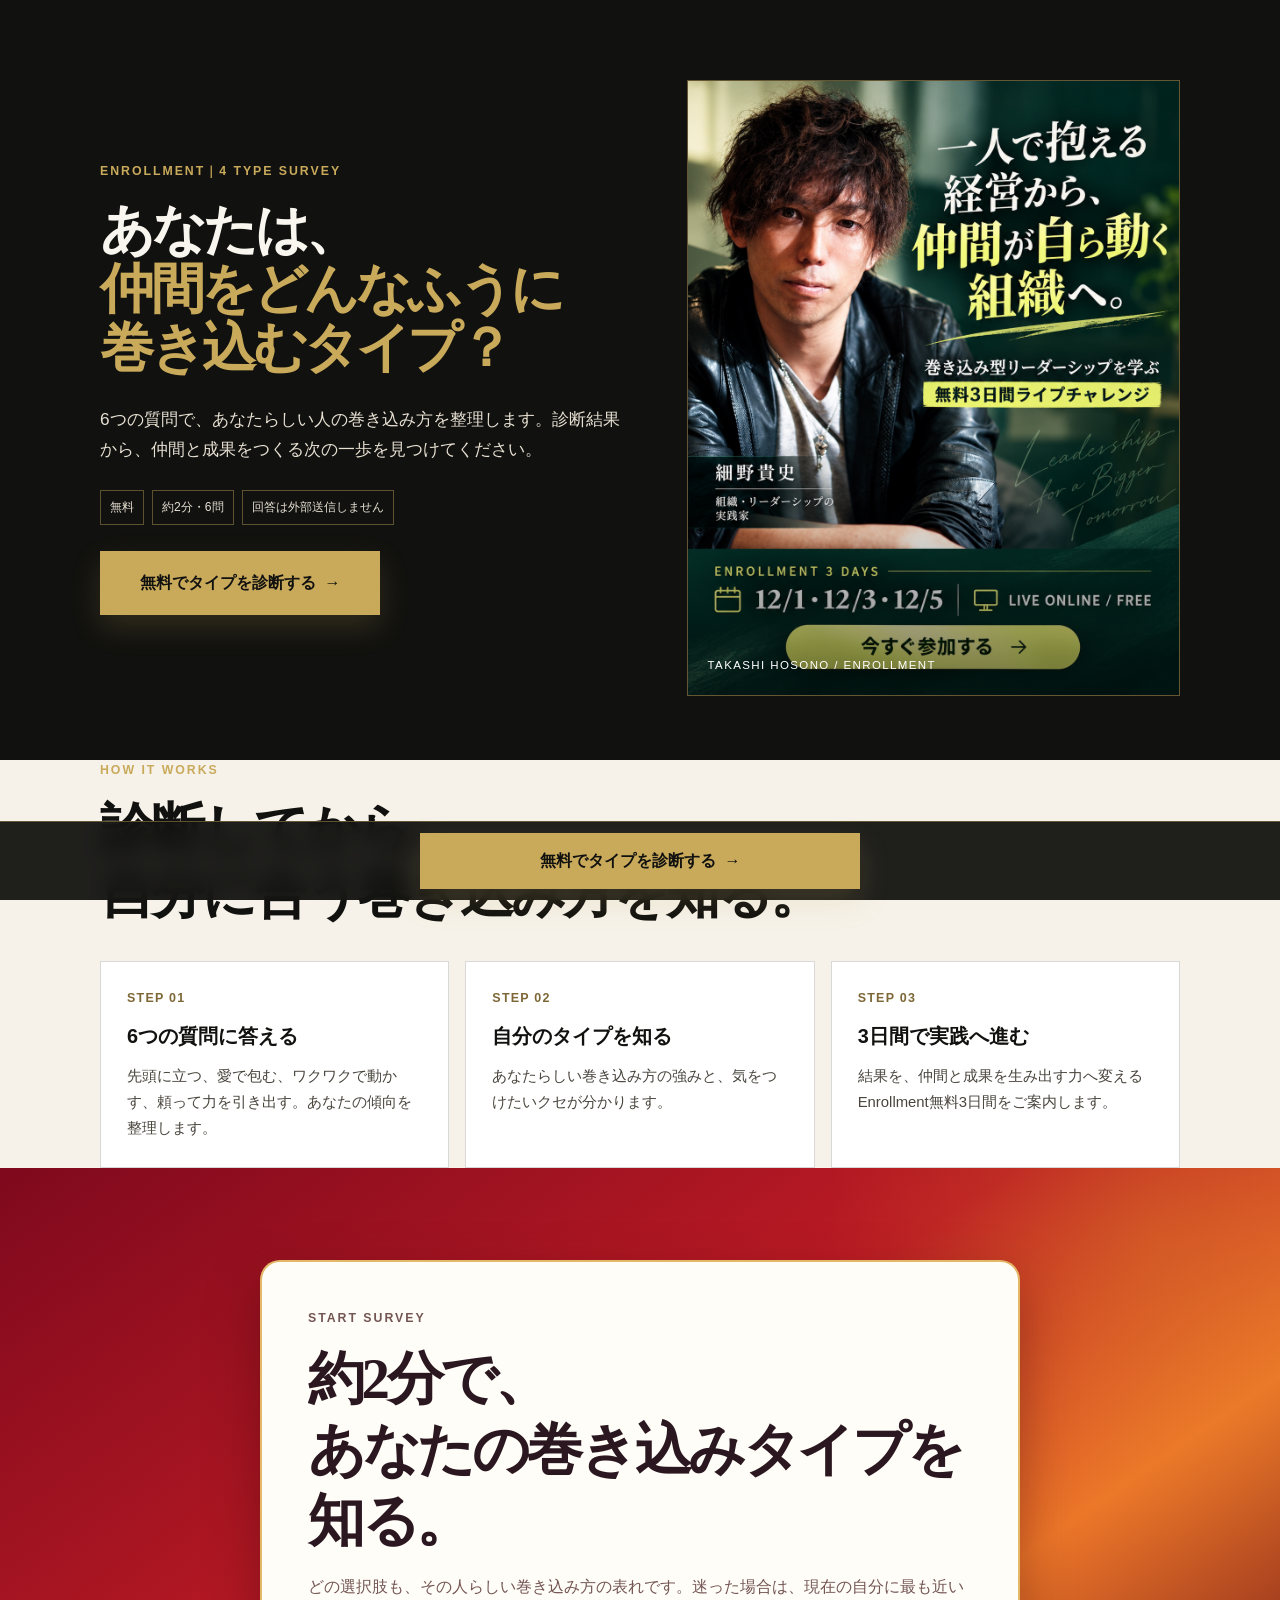
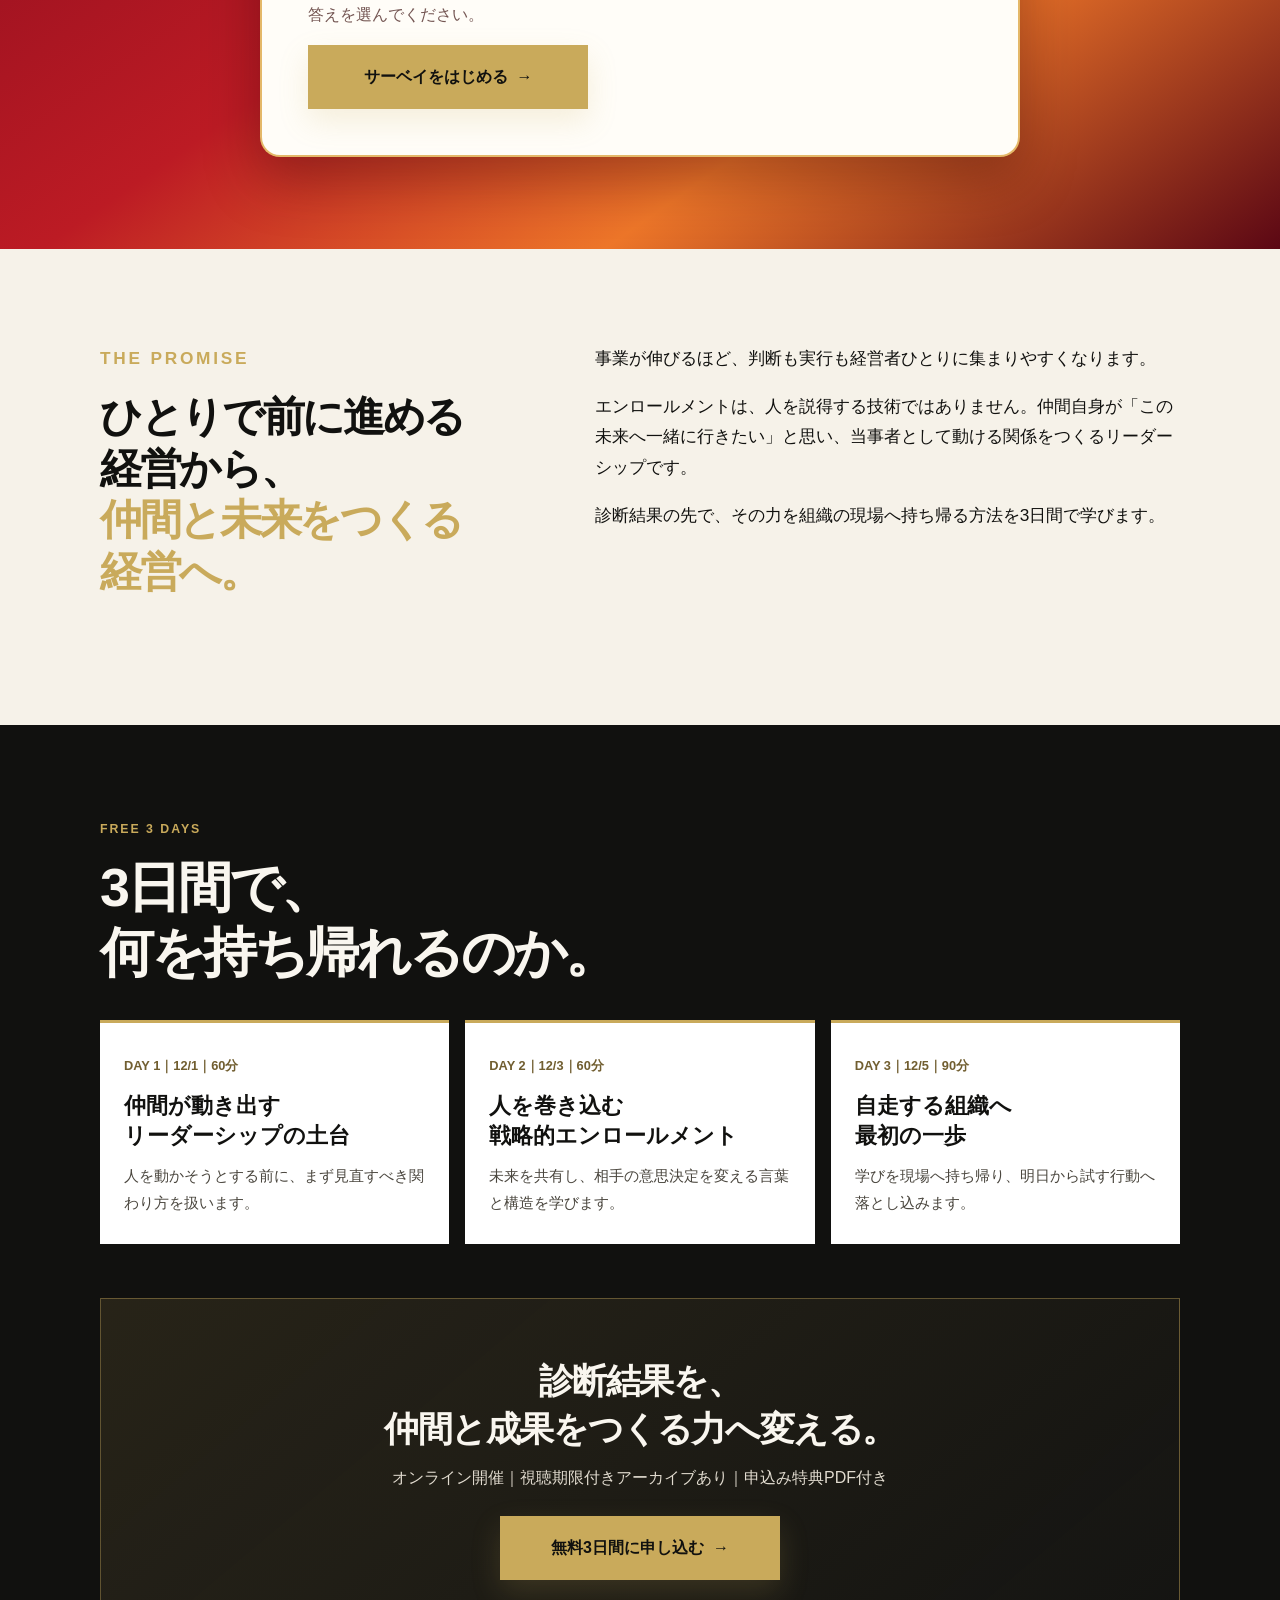
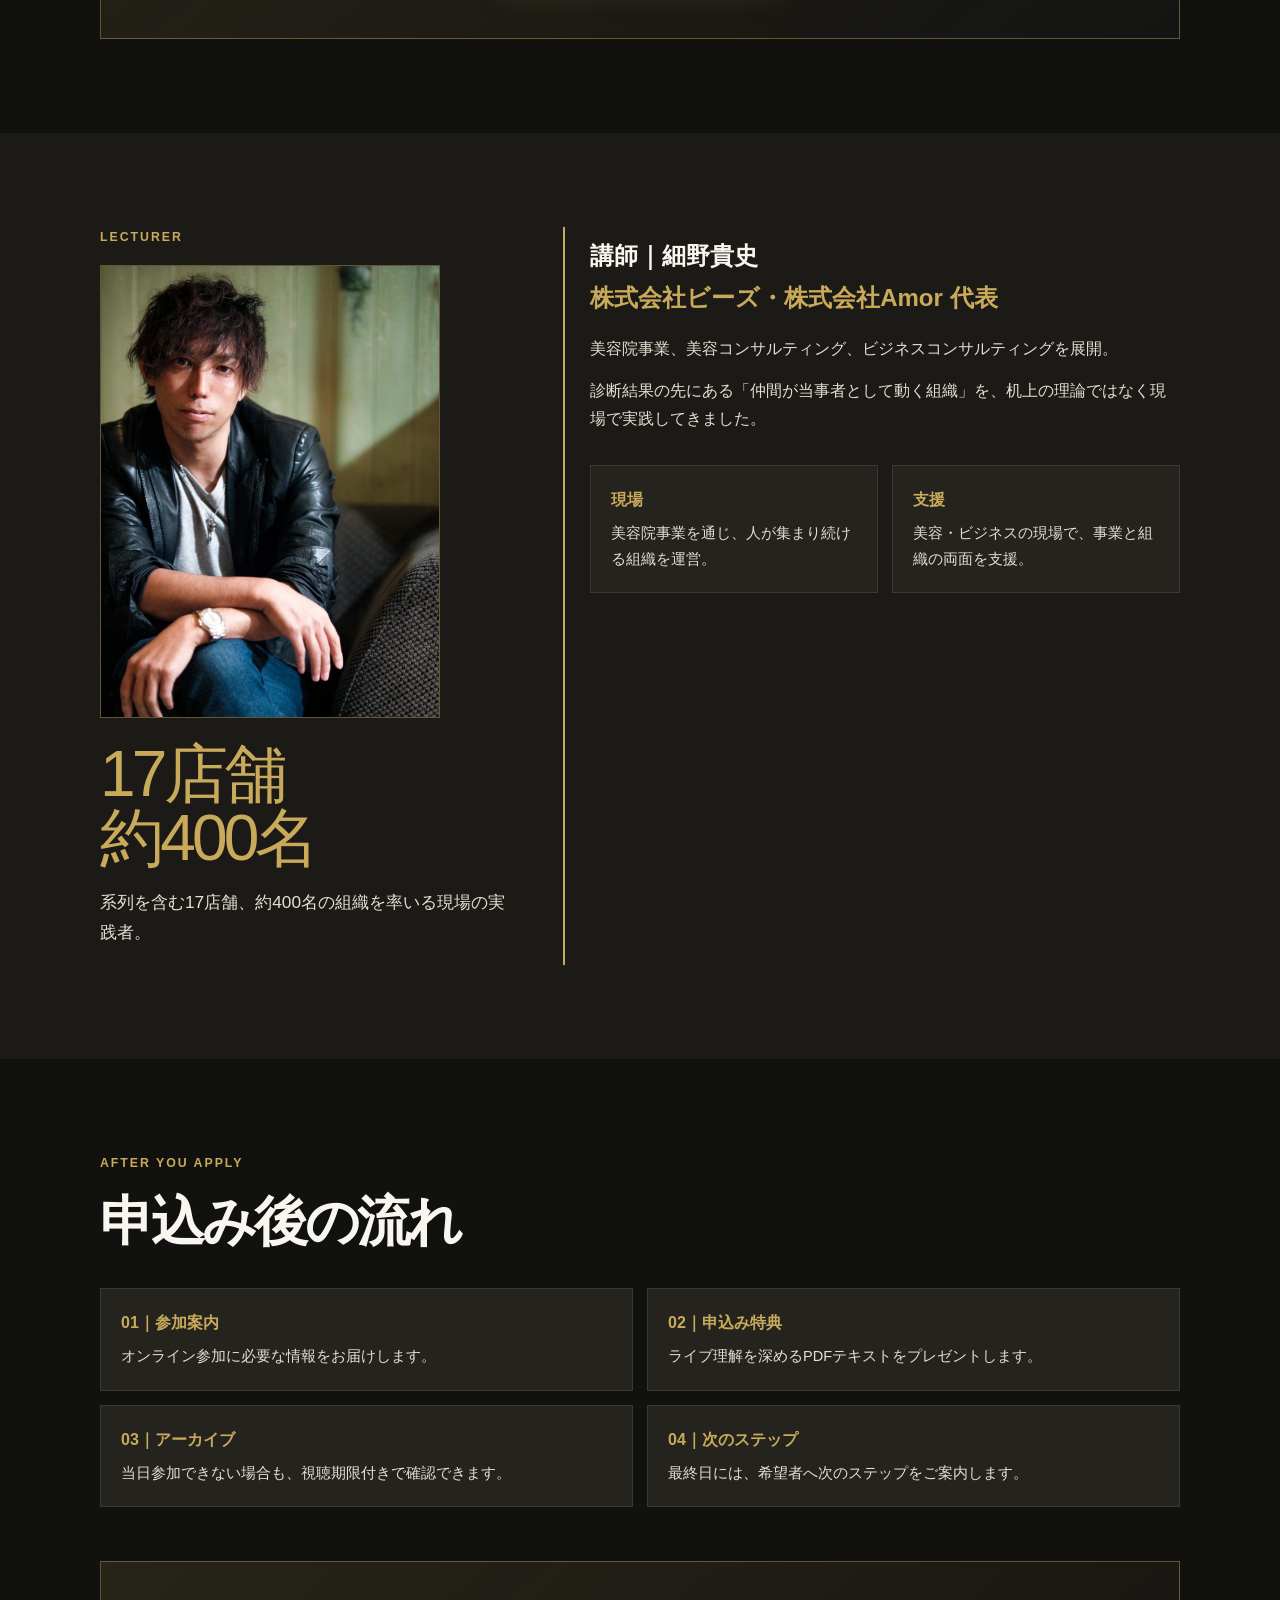
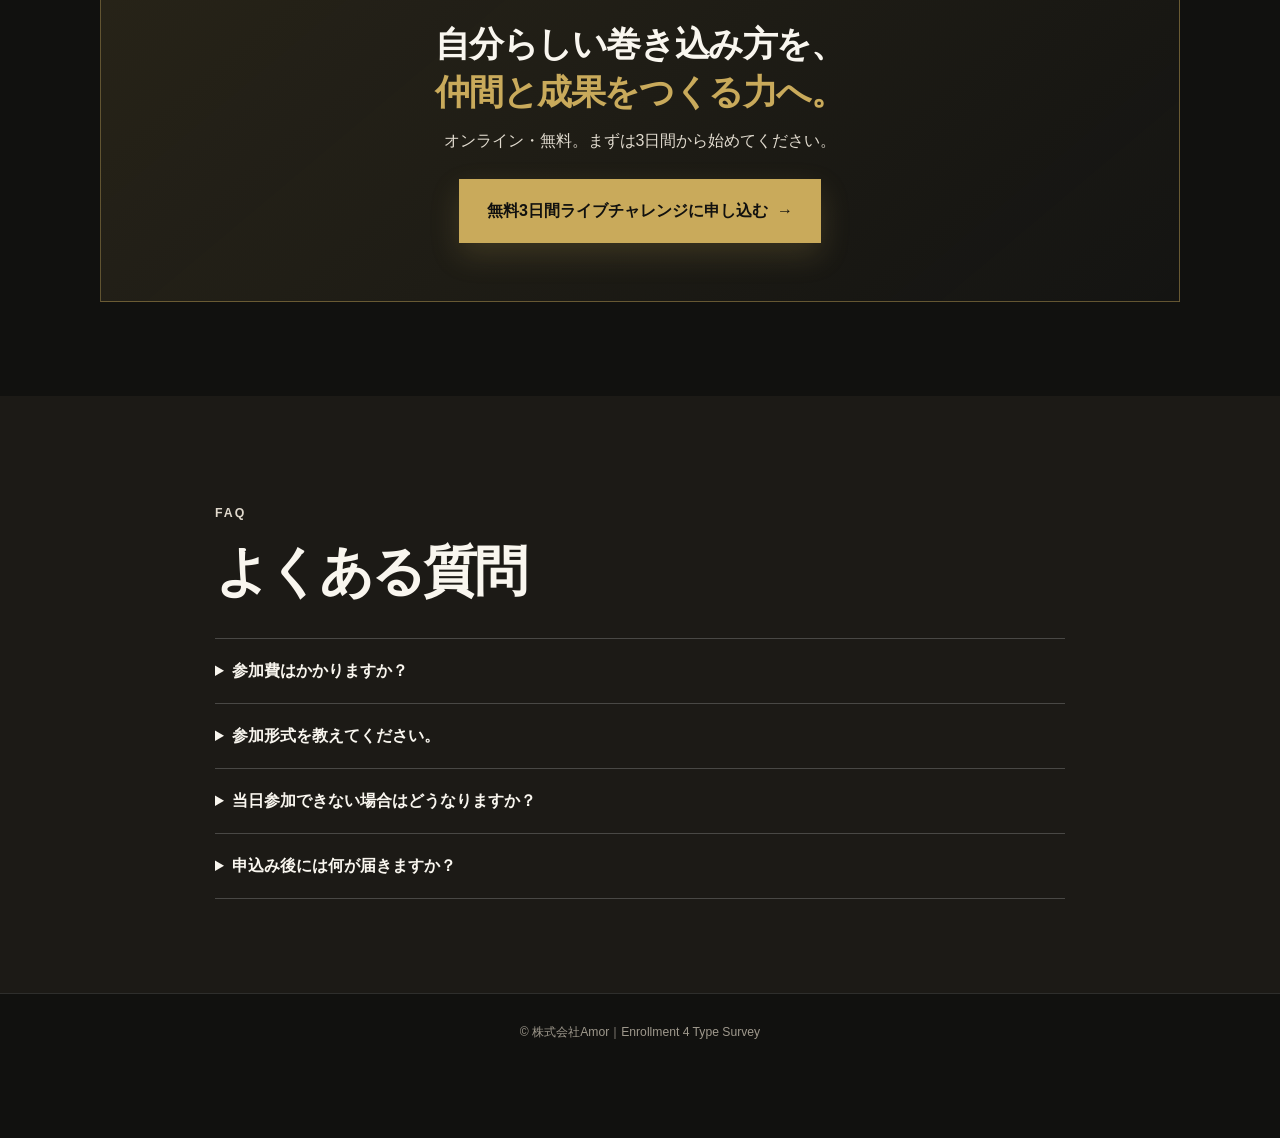
==== commit c9aef7ec: "feat: integrate leadership survey into Enrollment LP" ====
--- a/enrollment/index.html
+++ b/enrollment/index.html
@@ -1,50 +1,49 @@
 <!doctype html>
 <html lang="ja">
 <head>
-  <meta charset="utf-8">
-  <meta name="viewport" content="width=device-width, initial-scale=1">
-  <meta name="description" content="仲間に任せたいのに、結局ひとりで抱えてしまう経営者へ。Enrollment無料3日間ライブチャレンジ。">
-  <title>Enrollment｜無料3日間ライブチャレンジ</title>
-  <style>
-    :root{--ink:#11110f;--paper:#f6f2e9;--paper-deep:#e8e1d2;--gold:#c9aa5b;--gold-light:#e7ca84;--text:#f9f6ef;--muted:#cbc5b8;--line:rgba(201,170,91,.42)}
-    *{box-sizing:border-box}html{scroll-behavior:smooth}body{margin:0;background:var(--ink);color:var(--text);font-family:-apple-system,BlinkMacSystemFont,"Hiragino Sans","Yu Gothic",Meiryo,sans-serif;line-height:1.75}a{color:inherit;text-decoration:none}button{font:inherit}.wrap{width:min(1080px,calc(100% - 40px));margin:auto}.gold{color:var(--gold)}.eyebrow{margin:0;color:var(--gold);font-size:.77rem;letter-spacing:.16em;font-weight:800}.section{padding:94px 0}.section--paper{background:var(--paper);color:var(--ink)}.section--deep{background:#1c1a16}.title{font-size:clamp(2rem,4.2vw,3.55rem);line-height:1.22;letter-spacing:-.055em;margin:14px 0 34px}.lead{font-size:1.08rem;color:#e7e1d6}.button{appearance:none;border:0;display:inline-flex;align-items:center;justify-content:center;gap:10px;cursor:pointer;background:var(--gold);color:var(--ink);font-weight:900;padding:18px 28px;min-width:280px;transition:.2s;box-shadow:0 12px 30px rgba(201,170,91,.18)}.button:hover{transform:translateY(-2px);background:var(--gold-light)}.button--wide{width:100%;max-width:520px}.hero{display:grid;grid-template-columns:1.04fr .96fr;align-items:center;gap:52px;min-height:760px;padding:58px 0 42px}.hero h1{font-size:clamp(2.7rem,4.2vw,4.2rem);line-height:1.1;letter-spacing:-.065em;margin:17px 0 27px}.hero-copy{max-width:540px}.hero-copy .lead{margin:0 0 25px}.event-line{display:flex;align-items:center;gap:9px;color:var(--muted);font-size:.94rem;margin:0 0 26px}.event-line:before{content:"";width:26px;height:1px;background:var(--gold)}.hero-points{display:flex;flex-wrap:wrap;gap:8px;margin:-10px 0 26px}.hero-points span{border:1px solid var(--line);padding:6px 9px;font-size:.76rem;color:#e7e0d3}.hero-art{position:relative;width:min(100%,500px);justify-self:end;aspect-ratio:4/5;overflow:hidden;border:1px solid var(--line);background:#1d1b17}.hero-art img{width:100%;height:100%;object-fit:cover;display:block}.hero-art:after{content:"";position:absolute;inset:0;background:linear-gradient(180deg,transparent 64%,rgba(0,0,0,.55))}.hero-art small{position:absolute;z-index:1;bottom:20px;left:20px;color:#fff;font-size:.72rem;letter-spacing:.12em}.promise{display:grid;grid-template-columns:.85fr 1.15fr;gap:62px}.promise .title{font-size:clamp(1.9rem,3.3vw,2.9rem)}.promise p{font-size:1.08rem;margin:0 0 18px}.barriers{display:grid;grid-template-columns:repeat(3,1fr);gap:16px;margin-top:36px}.barrier{border:1px solid rgba(17,17,15,.16);padding:26px 22px;background:#fff}.barrier .number{font-size:.78rem;letter-spacing:.1em;color:#806d3b;font-weight:800}.barrier h3{font-size:1.2rem;line-height:1.45;margin:13px 0}.barrier p{font-size:.93rem;line-height:1.7;margin:0;color:#403d35}.program-head{max-width:720px}.days{display:grid;grid-template-columns:repeat(3,1fr);gap:16px;margin-top:34px}.day{background:#fff;color:var(--ink);padding:28px 24px;border-top:3px solid var(--gold)}.day time{font-weight:900;font-size:.8rem;color:#715e30}.day h3{font-size:1.35rem;line-height:1.4;margin:12px 0}.day p{font-size:.94rem;margin:0;color:#4a463e}.cta-panel{text-align:center;padding:58px 24px;border:1px solid var(--line);background:linear-gradient(140deg,rgba(201,170,91,.12),rgba(255,255,255,.01));margin-top:54px}.cta-panel h3{font-size:clamp(1.55rem,3vw,2.2rem);line-height:1.35;letter-spacing:-.04em;margin:0 0 12px}.cta-panel p{margin:0 auto 24px;max-width:600px;color:#e1dbcf}.profile{display:grid;grid-template-columns:.8fr 1.2fr;gap:52px}.profile-portrait{width:min(100%,340px);aspect-ratio:3/4;overflow:hidden;border:1px solid var(--line);margin:16px 0 24px}.profile-portrait img{width:100%;height:100%;object-fit:cover;object-position:center top;display:block}.profile .stat{font-size:clamp(2.3rem,5vw,4.7rem);line-height:1;color:var(--gold);letter-spacing:-.06em;margin:10px 0}.profile-card{border-left:2px solid var(--gold);padding:8px 0 8px 25px}.profile-card h3{font-size:1.5rem;margin:0 0 16px}.profile-card p{color:#e5ded2;margin:0 0 14px}.details{display:grid;grid-template-columns:repeat(2,1fr);gap:14px;margin-top:32px}.detail{padding:20px;background:#25231e;border:1px solid rgba(255,255,255,.1)}.detail h4{font-size:1rem;color:var(--gold);margin:0 0 7px}.detail p{font-size:.91rem;color:#e5ded2;margin:0}.reassure{padding:36px 0 0;max-width:800px}.reassure p{font-size:1.08rem;color:#eee8dd;margin:0}.faq{max-width:850px;margin:auto}.faq details{border-top:1px solid rgba(255,255,255,.2);padding:18px 0}.faq details:last-child{border-bottom:1px solid rgba(255,255,255,.2)}.faq summary{cursor:pointer;font-weight:800}.faq p{color:#dfd8cc;margin:13px 0 0}.closing{text-align:center;padding:106px 0 116px;background:radial-gradient(circle at 50% 0,rgba(201,170,91,.22),transparent 47%)}.closing h2{font-size:clamp(2.35rem,5vw,4.5rem);line-height:1.18;letter-spacing:-.06em;margin:18px auto 20px;max-width:920px}.closing p{max-width:650px;margin:0 auto 30px;color:#e6dfd3}.footer{text-align:center;color:#9f998d;padding:28px 0;border-top:1px solid rgba(255,255,255,.12);font-size:.76rem}.sticky{display:none}
-    @media(max-width:760px){.wrap{width:min(100% - 30px,680px)}.section{padding:64px 0}.hero{grid-template-columns:1fr;min-height:auto;padding:42px 0 22px;gap:28px}.hero h1{font-size:2.52rem;line-height:1.13;letter-spacing:-.065em}.hero-art{width:100%;justify-self:stretch}.promise,.profile{grid-template-columns:1fr;gap:30px}.barriers,.days,.details{grid-template-columns:1fr}.cta-panel{margin-top:36px;padding:42px 18px}.closing{padding:72px 0 112px}.closing h2{font-size:2.42rem;line-height:1.23}.sticky{position:fixed;display:flex;justify-content:center;align-items:center;z-index:20;bottom:0;left:0;right:0;padding:11px 15px;background:rgba(17,17,15,.94);backdrop-filter:blur(9px);border-top:1px solid var(--line)}.sticky .button{width:100%;padding:14px 18px}.footer{padding-bottom:86px}}
-  </style>
-  <script>
-    !function(f,b,e,v,n,t,s){if(f.fbq)return;n=f.fbq=function(){n.callMethod?n.callMethod.apply(n,arguments):n.queue.push(arguments)};if(!f._fbq)f._fbq=n;n.push=n;n.loaded=!0;n.version='2.0';n.queue=[];t=b.createElement(e);t.async=!0;t.src=v;s=b.getElementsByTagName(e)[0];s.parentNode.insertBefore(t,s)}(window,document,'script','https://connect.facebook.net/en_US/fbevents.js');
-    fbq('init','1667972624907937');fbq('track','PageView');
-    const FORM_URL='https://pro.form-mailer.jp/fms/ca0142ec357850';
-    function goToForm(position){ if(typeof fbq==='function'){fbq('trackCustom','CTA_'+position)} window.location.href=FORM_URL; }
-  </script>
-  <noscript><img height="1" width="1" style="display:none" src="https://www.facebook.com/tr?id=1667972624907937&ev=PageView&noscript=1" alt=""></noscript>
+<meta charset="utf-8">
+<meta name="viewport" content="width=device-width,initial-scale=1">
+<meta name="description" content="エンロールメント4タイプサーベイ。6問・約2分で、あなたらしい人の巻き込み方を整理します。">
+<title>エンロールメント4タイプサーベイ｜無料3日間ライブチャレンジ</title>
+<style>
+:root{--ink:#11110f;--paper:#f6f2e9;--deep:#1c1a16;--gold:#c9aa5b;--goldlite:#ebcf83;--text:#f9f6ef;--muted:#cbc5b8;--line:rgba(201,170,91,.42);--red:#a81222;--orange:#e96f3f}*{box-sizing:border-box}html{scroll-behavior:smooth}body{margin:0;background:var(--ink);color:var(--text);font-family:-apple-system,BlinkMacSystemFont,"Hiragino Sans","Yu Gothic",Meiryo,sans-serif;line-height:1.75}button,a{font:inherit}.wrap{width:min(1080px,calc(100% - 40px));margin:auto}.eyebrow{margin:0;color:var(--gold);font-size:.77rem;letter-spacing:.16em;font-weight:800}.section{padding:94px 0}.paper{background:var(--paper);color:var(--ink)}.deep{background:var(--deep)}.title{font-size:clamp(2rem,4.2vw,3.55rem);line-height:1.22;letter-spacing:-.055em;margin:14px 0 34px}.gold{color:var(--gold)}.lead{font-size:1.08rem;color:#e7e0d3}.button{appearance:none;border:0;display:inline-flex;align-items:center;justify-content:center;gap:10px;cursor:pointer;background:var(--gold);color:var(--ink);font-weight:900;padding:18px 28px;min-width:280px;transition:.2s;box-shadow:0 12px 30px rgba(201,170,91,.18)}.button:hover{transform:translateY(-2px);background:var(--goldlite)}.hero{display:grid;grid-template-columns:1.04fr .96fr;align-items:center;gap:52px;min-height:760px;padding:58px 0 42px}.hero h1{font-size:clamp(2.7rem,4.2vw,4.2rem);line-height:1.1;letter-spacing:-.065em;margin:17px 0 27px}.hero-copy{max-width:540px}.hero-copy .lead{margin:0 0 25px}.facts{display:flex;flex-wrap:wrap;gap:8px;margin:0 0 26px}.facts span{border:1px solid var(--line);padding:6px 9px;font-size:.76rem;color:#e7e0d3}.hero-art{position:relative;width:min(100%,500px);justify-self:end;aspect-ratio:4/5;overflow:hidden;border:1px solid var(--line);background:#1d1b17}.hero-art img{width:100%;height:100%;object-fit:cover;display:block}.hero-art:after{content:"";position:absolute;inset:0;background:linear-gradient(180deg,transparent 64%,rgba(0,0,0,.55))}.hero-art small{position:absolute;z-index:1;bottom:20px;left:20px;color:#fff;font-size:.72rem;letter-spacing:.12em}.steps{display:grid;grid-template-columns:repeat(3,1fr);gap:16px}.step{background:#fff;border:1px solid rgba(17,17,15,.16);padding:26px}.step b{display:block;color:#7d6736;font-size:.78rem;letter-spacing:.1em}.step h3{font-size:1.24rem;line-height:1.4;margin:13px 0}.step p{margin:0;color:#49453d;font-size:.93rem}.diagnosis{padding:92px 0;background:radial-gradient(circle at 90% 10%,rgba(215,154,38,.25),transparent 25%),linear-gradient(145deg,#7f091d 0%,#bc1b24 45%,#ed7629 70%,#5b0714 100%)}.survey{max-width:760px;margin:auto;background:#fffdf8;color:#2b1720;border:2px solid rgba(222,168,71,.8);box-shadow:0 22px 54px rgba(47,0,10,.35);border-radius:20px;overflow:hidden}.survey-intro,.survey-flow,.survey-result{padding:clamp(25px,5vw,46px)}.survey-intro h2{font-family:Georgia,"Hiragino Mincho ProN","Yu Mincho",serif;font-size:clamp(2rem,4.5vw,3.55rem);line-height:1.25;letter-spacing:-.06em;margin:14px 0}.survey-intro p{color:#745653}.survey-flow,.survey-result{display:none}.survey-note{font-size:.78rem;color:#806d69;margin-top:18px}.progress-row{display:flex;align-items:center;gap:12px;margin-bottom:28px}.counter{font-weight:900;font-size:.82rem;color:#a81222;white-space:nowrap}.progress{height:7px;background:#f1dfcf;flex:1}.progress i{display:block;height:100%;background:linear-gradient(90deg,#f6a421,#c91b20);width:0%;transition:.25s}.q-number{font-size:.75rem;color:#b02524;font-weight:900;letter-spacing:.1em}.survey h3{font-family:Georgia,"Hiragino Mincho ProN","Yu Mincho",serif;font-size:clamp(1.3rem,3.8vw,1.75rem);line-height:1.5;margin:8px 0 20px}.choices{display:grid;gap:10px}.choice{appearance:none;width:100%;text-align:left;border:1px solid #e8c89b;background:#fff;color:#2b1720;border-radius:11px;padding:14px 15px;font:inherit;cursor:pointer;display:flex;gap:12px;align-items:flex-start;transition:.18s}.choice:hover,.choice:focus-visible,.choice.selected{outline:none;border-color:#bd1722;background:#fff2df;box-shadow:inset 5px 0 #cc2022}.letter{color:#fff;background:linear-gradient(135deg,#e54222,#ae101f);width:26px;height:26px;border-radius:50%;display:grid;place-items:center;flex:0 0 auto;font-size:.78rem;font-weight:800;margin-top:2px}.result-head{background:linear-gradient(130deg,#7c0719,#bd1922 53%,#e57425);color:#fff;margin:-46px -46px 24px;padding:34px 28px 28px;text-align:center}.result-head h2{font-family:Georgia,"Hiragino Mincho ProN","Yu Mincho",serif;font-size:clamp(1.7rem,5vw,2.5rem);line-height:1.25;margin:12px 0 0}.result-body p{color:#4e3937}.result-box{margin:24px 0 20px;padding:22px;background:#fff3df;border-top:4px solid var(--gold)}.result-box strong{display:block;line-height:1.5}.result-cta{width:100%;border:0;cursor:pointer;background:linear-gradient(95deg,#bf1421,#e83b20);color:#fff;font-weight:900;min-height:60px;padding:16px 20px}.restart{display:block;margin:16px auto 0;border:0;background:none;color:#806d69;text-decoration:underline;cursor:pointer}.promise{display:grid;grid-template-columns:.85fr 1.15fr;gap:62px}.promise .title{font-size:clamp(1.9rem,3.3vw,2.9rem)}.promise p{font-size:1.08rem;margin:0 0 18px}.barriers{display:grid;grid-template-columns:repeat(3,1fr);gap:16px;margin-top:36px}.barrier{border:1px solid rgba(17,17,15,.16);padding:26px 22px;background:#fff}.barrier .number{font-size:.78rem;letter-spacing:.1em;color:#806d3b;font-weight:800}.barrier h3{font-size:1.2rem;line-height:1.45;margin:13px 0}.barrier p{font-size:.93rem;line-height:1.7;margin:0;color:#403d35}.days{display:grid;grid-template-columns:repeat(3,1fr);gap:16px;margin-top:34px}.day{background:#fff;color:var(--ink);padding:28px 24px;border-top:3px solid var(--gold)}.day time{font-weight:900;font-size:.8rem;color:#715e30}.day h3{font-size:1.35rem;line-height:1.4;margin:12px 0}.day p{font-size:.94rem;margin:0;color:#4a463e}.cta-panel{text-align:center;padding:58px 24px;border:1px solid var(--line);background:linear-gradient(140deg,rgba(201,170,91,.12),rgba(255,255,255,.01));margin-top:54px}.cta-panel h3{font-size:clamp(1.55rem,3vw,2.2rem);line-height:1.35;letter-spacing:-.04em;margin:0 0 12px}.cta-panel p{margin:0 auto 24px;max-width:600px;color:#e1dbcf}.profile{display:grid;grid-template-columns:.8fr 1.2fr;gap:52px}.profile-portrait{width:min(100%,340px);aspect-ratio:3/4;overflow:hidden;border:1px solid var(--line);margin:16px 0 24px}.profile-portrait img{width:100%;height:100%;object-fit:cover;object-position:center top;display:block}.stat{font-size:clamp(2.3rem,5vw,4.7rem);line-height:1;color:var(--gold);letter-spacing:-.06em;margin:10px 0}.profile-card{border-left:2px solid var(--gold);padding:8px 0 8px 25px}.profile-card h3{font-size:1.5rem;margin:0 0 16px}.profile-card p{color:#e5ded2;margin:0 0 14px}.details{display:grid;grid-template-columns:repeat(2,1fr);gap:14px;margin-top:32px}.detail{padding:20px;background:#25231e;border:1px solid rgba(255,255,255,.1)}.detail h4{font-size:1rem;color:var(--gold);margin:0 0 7px}.detail p{font-size:.91rem;color:#e5ded2;margin:0}.faq{max-width:850px;margin:auto}.faq details{border-top:1px solid rgba(255,255,255,.2);padding:18px 0}.faq details:last-child{border-bottom:1px solid rgba(255,255,255,.2)}.faq summary{cursor:pointer;font-weight:800}.faq p{color:#dfd8cc;margin:13px 0 0}.footer{text-align:center;color:#9f998d;padding:28px 0 94px;border-top:1px solid rgba(255,255,255,.12);font-size:.76rem}.sticky{position:fixed;display:flex;justify-content:center;align-items:center;z-index:20;bottom:0;left:0;right:0;padding:11px 15px;background:rgba(17,17,15,.94);backdrop-filter:blur(9px);border-top:1px solid var(--line)}.sticky .button{width:100%;max-width:440px;padding:14px 18px}@media(max-width:760px){.wrap{width:min(100% - 30px,680px)}.section,.how,.diagnosis{padding:64px 0}.hero{grid-template-columns:1fr;min-height:auto;padding:42px 0;gap:28px}.hero h1{font-size:2.55rem}.hero-art{width:100%;justify-self:stretch}.steps,.barriers,.days,.profile,.promise,.details{grid-template-columns:1fr;gap:24px}.survey-intro,.survey-flow,.survey-result{padding:28px 22px}.result-head{margin:-28px -22px 22px;padding:28px 20px}.choice{padding:13px}.cta-panel{margin-top:36px;padding:42px 18px}}
+</style>
+<script>
+!function(f,b,e,v,n,t,s){if(f.fbq)return;n=f.fbq=function(){n.callMethod?n.callMethod.apply(n,arguments):n.queue.push(arguments)};if(!f._fbq)f._fbq=n;n.push=n;n.loaded=!0;n.version='2.0';n.queue=[];t=b.createElement(e);t.async=!0;t.src=v;s=b.getElementsByTagName(e)[0];s.parentNode.insertBefore(t,s)}(window,document,'script','https://connect.facebook.net/en_US/fbevents.js');
+fbq('init','1667972624907937');fbq('track','PageView');
+const FORM_URL='https://pro.form-mailer.jp/fms/ca0142ec357850';
+function goToForm(position){fbq('trackCustom','CTA_'+position);window.location.href=FORM_URL}
+</script>
+<noscript><img height="1" width="1" style="display:none" src="https://www.facebook.com/tr?id=1667972624907937&ev=PageView&noscript=1" alt=""></noscript>
 </head>
 <body>
-  <header class="wrap hero">
-    <div class="hero-copy">
-      <p class="eyebrow">ENROLLMENT｜無料3日間ライブチャレンジ</p>
-      <h1>一人で抱える<br>経営から、<br><span class="gold">仲間が自ら動く<br>組織へ。</span></h1>
-      <p class="lead">理念を伝えても現場が動かない。採用しても、指示待ちになる。<br>3日間で、仲間が「やらされる」状態から抜け出し、当事者として動き始める関わり方を学びます。</p>
-      <p class="event-line">12/1・12/3・12/5｜Day1・2は60分／Day3は90分</p>
-      <div class="hero-points"><span>オンライン開催</span><span>アーカイブあり</span><span>PDF特典プレゼント</span></div>
-      <button class="button" type="button" onclick="goToForm('Hero')">無料3日間に申し込む&nbsp; →</button>
-    </div>
-    <div class="hero-art"><img src="assets/hero-ad-a.png?v=20261110-4" alt="一人で抱える経営から、仲間が自ら動く組織へ。"><small>TAKASHI HOSONO / ENROLLMENT</small></div>
-  </header>
-
-  <main>
-    <section class="section section--paper"><div class="wrap promise"><div><p class="eyebrow">THE PROMISE</p><h2 class="title">ひとりで前に進める<br>経営から、<br><span class="gold">仲間と未来をつくる<br>経営へ。</span></h2></div><div><p>事業が伸びるほど、判断も実行も経営者ひとりに集まりやすくなります。</p><p>エンロールメントは、人を説得する技術ではありません。仲間自身が「この未来へ一緒に行きたい」と思い、当事者として動ける関係をつくるリーダーシップです。</p><p>3日間で、組織を変える最初の視点と、明日から使える関わり方を持ち帰ってください。</p></div></div></section>
-
-    <section class="section section--paper"><div class="wrap"><p class="eyebrow">THE THREE BARRIERS</p><h2 class="title">申し込む前にある、<br>3つの不安に答えます。</h2><div class="barriers"><article class="barrier"><span class="number">01 / TIME</span><h3>当日参加できなくても大丈夫。</h3><p>すべてオンライン。Day1・Day2は各60分、Day3は90分。参加できない回は、視聴期限付きアーカイブで確認できます。</p></article><article class="barrier"><span class="number">02 / MONEY</span><h3>無料で開催する理由があります。</h3><p>技術や思想を独り占めせず、共に豊かになれる仲間を増やしたい。その入口として、3日間を無料で届けます。</p></article><article class="barrier"><span class="number">03 / CONFIDENCE</span><h3>今、組織が完成していなくても大丈夫。</h3><p>理念を伝え切れていなくても、自走していなくても、「仲間とどんな未来へ進みたいか」を考えることが最初の一歩です。</p></article></div></div></section>
-
-    <section class="section"><div class="wrap"><div class="program-head"><p class="eyebrow">PROGRAM</p><h2 class="title">3日間で、<br>何を持ち帰れるのか。</h2></div><div class="days"><article class="day"><time>DAY 1｜12/1｜60分</time><h3>仲間が動き出す<br>リーダーシップの土台</h3><p>人を動かそうとする前に、まず見直すべき関わり方を扱います。</p></article><article class="day"><time>DAY 2｜12/3｜60分</time><h3>人を巻き込む<br>戦略的エンロールメント</h3><p>未来を共有し、相手の意思決定を変える言葉と構造を学びます。</p></article><article class="day"><time>DAY 3｜12/5｜90分</time><h3>自走する組織へ<br>最初の一歩</h3><p>学びを現場へ持ち帰り、明日から試す行動へ落とし込みます。</p></article></div><div class="cta-panel"><h3>内容が分かった今、<br>自分の組織で試してみる。</h3><p>無料で参加し、組織を変える視点を持ち帰ってください。</p><button class="button" type="button" onclick="goToForm('Program')">無料で参加して、視点を持ち帰る&nbsp; →</button></div></div></section>
-
-    <section id="facilitator" class="section section--deep"><div class="wrap profile"><div><p class="eyebrow">LECTURER</p><div class="profile-portrait"><img src="assets/hosono-profile.jpg" alt="細野貴史"></div><p class="stat">17店舗<br>約400名</p><p class="lead">系列を含む17店舗、約400名の組織を率いる現場の実践者。</p></div><div class="profile-card"><h3>講師｜細野貴史<br><span class="gold">株式会社ビーズ・株式会社Amor 代表</span></h3><p>美容院事業、美容コンサルティング、ビジネスコンサルティングを展開。</p><p>仲間と事業を前に進める組織づくりを、机上の理論ではなく、現場で実践してきました。</p><div class="details"><article class="detail"><h4>現場</h4><p>美容院事業を通じ、人が集まり続ける組織を運営。</p></article><article class="detail"><h4>支援</h4><p>美容・ビジネスの現場で、事業と組織の両面を支援。</p></article></div></div></div></section>
-
-    <section class="section"><div class="wrap"><p class="eyebrow">AFTER YOU APPLY</p><h2 class="title">申し込み後の流れ</h2><div class="details"><article class="detail"><h4>01｜参加案内</h4><p>オンライン参加に必要な情報をお届けします。</p></article><article class="detail"><h4>02｜申込み特典</h4><p>ライブ理解を深めるPDFテキストをプレゼントします。</p></article><article class="detail"><h4>03｜アーカイブ</h4><p>当日参加できない場合も、視聴期限付きで確認できます。</p></article><article class="detail"><h4>04｜次のステップ</h4><p>最終日には、希望者へ次のステップをご案内します。</p></article></div><div class="reassure"><p>組織づくりに正解が見えなくても大丈夫です。いま抱えている課題を、仲間と進む未来へ変える最初の時間にしてください。</p></div><div class="cta-panel"><h3>ひとりで抱える経営から、<br><span class="gold">仲間と未来をつくる経営へ。</span></h3><p>オンライン・無料。まずは3日間から始めてください。</p><button class="button" type="button" onclick="goToForm('Proof')">無料3日間ライブチャレンジに申し込む&nbsp; →</button></div></div></section>
-
-    <section class="section section--deep"><div class="wrap faq"><p class="eyebrow">FAQ</p><h2 class="title">よくある質問</h2><details><summary>参加費はかかりますか？</summary><p>無料で参加いただけます。</p></details><details><summary>参加形式を教えてください。</summary><p>すべてオンラインで開催します。Day1・Day2は各60分、Day3は90分です。</p></details><details><summary>当日参加できない場合はどうなりますか？</summary><p>視聴期限付きアーカイブをご案内します。</p></details><details><summary>申込み後には何が届きますか？</summary><p>参加案内に加え、申込み特典としてライブ理解を深めるPDFテキストをプレゼントします。</p></details></div></section>
-  </main>
-  <footer class="footer"><div class="wrap">© 株式会社Amor｜Enrollment 3 Days Live Challenge</div></footer>
-  <div class="sticky"><button class="button" type="button" onclick="goToForm('Hero')">無料3日間に申し込む&nbsp; →</button></div>
-</body>
-</html>
+<header class="wrap hero"><div class="hero-copy"><p class="eyebrow">ENROLLMENT｜4 TYPE SURVEY</p><h1>あなたは、<br><span class="gold">仲間をどんなふうに<br>巻き込むタイプ？</span></h1><p class="lead">6つの質問で、あなたらしい人の巻き込み方を整理します。診断結果から、仲間と成果をつくる次の一歩を見つけてください。</p><div class="facts"><span>無料</span><span>約2分・6問</span><span>回答は外部送信しません</span></div><button class="button" type="button" onclick="openSurvey()">無料でタイプを診断する&nbsp; →</button></div><div class="hero-art"><img src="assets/hero-ad-a.png?v=20261114-1" alt="一人で抱える経営から、仲間が自ら動く組織へ。"><small>TAKASHI HOSONO / ENROLLMENT</small></div></header>
+<main>
+<section class="how paper"><div class="wrap"><p class="eyebrow">HOW IT WORKS</p><h2 class="title">診断してから、<br>自分に合う巻き込み方を知る。</h2><div class="steps"><article class="step"><b>STEP 01</b><h3>6つの質問に答える</h3><p>先頭に立つ、愛で包む、ワクワクで動かす、頼って力を引き出す。あなたの傾向を整理します。</p></article><article class="step"><b>STEP 02</b><h3>自分のタイプを知る</h3><p>あなたらしい巻き込み方の強みと、気をつけたいクセが分かります。</p></article><article class="step"><b>STEP 03</b><h3>3日間で実践へ進む</h3><p>結果を、仲間と成果を生み出す力へ変えるEnrollment無料3日間をご案内します。</p></article></div></div></section>
+<section class="diagnosis" id="survey"><div class="wrap"><div class="survey"><div id="surveyIntro" class="survey-intro"><p class="eyebrow">START SURVEY</p><h2>約2分で、<br>あなたの巻き込みタイプを知る。</h2><p>どの選択肢も、その人らしい巻き込み方の表れです。迷った場合は、現在の自分に最も近い答えを選んでください。</p><button class="button" type="button" onclick="startSurvey()">サーベイをはじめる&nbsp; →</button></div><div id="surveyFlow" class="survey-flow"><div class="progress-row"><span id="counter" class="counter">質問 1 / 6</span><div class="progress"><i id="bar"></i></div></div><article id="question"></article></div><div id="surveyResult" class="survey-result"></div></div></div></section>
+<section class="section paper"><div class="wrap promise"><div><p class="eyebrow">THE PROMISE</p><h2 class="title">ひとりで前に進める<br>経営から、<br><span class="gold">仲間と未来をつくる<br>経営へ。</span></h2></div><div><p>事業が伸びるほど、判断も実行も経営者ひとりに集まりやすくなります。</p><p>エンロールメントは、人を説得する技術ではありません。仲間自身が「この未来へ一緒に行きたい」と思い、当事者として動ける関係をつくるリーダーシップです。</p><p>診断結果の先で、その力を組織の現場へ持ち帰る方法を3日間で学びます。</p></div></div></section>
+<section id="program" class="section"><div class="wrap"><p class="eyebrow">FREE 3 DAYS</p><h2 class="title">3日間で、<br>何を持ち帰れるのか。</h2><div class="days"><article class="day"><time>DAY 1｜12/1｜60分</time><h3>仲間が動き出す<br>リーダーシップの土台</h3><p>人を動かそうとする前に、まず見直すべき関わり方を扱います。</p></article><article class="day"><time>DAY 2｜12/3｜60分</time><h3>人を巻き込む<br>戦略的エンロールメント</h3><p>未来を共有し、相手の意思決定を変える言葉と構造を学びます。</p></article><article class="day"><time>DAY 3｜12/5｜90分</time><h3>自走する組織へ<br>最初の一歩</h3><p>学びを現場へ持ち帰り、明日から試す行動へ落とし込みます。</p></article></div><div class="cta-panel"><h3>診断結果を、<br>仲間と成果をつくる力へ変える。</h3><p>オンライン開催｜視聴期限付きアーカイブあり｜申込み特典PDF付き</p><button class="button" type="button" onclick="goToForm('Program')">無料3日間に申し込む&nbsp; →</button></div></div></section>
+<section class="section deep"><div class="wrap profile"><div><p class="eyebrow">LECTURER</p><div class="profile-portrait"><img src="assets/hosono-profile.jpg" alt="細野貴史"></div><p class="stat">17店舗<br>約400名</p><p class="lead">系列を含む17店舗、約400名の組織を率いる現場の実践者。</p></div><div class="profile-card"><h3>講師｜細野貴史<br><span class="gold">株式会社ビーズ・株式会社Amor 代表</span></h3><p>美容院事業、美容コンサルティング、ビジネスコンサルティングを展開。</p><p>診断結果の先にある「仲間が当事者として動く組織」を、机上の理論ではなく現場で実践してきました。</p><div class="details"><article class="detail"><h4>現場</h4><p>美容院事業を通じ、人が集まり続ける組織を運営。</p></article><article class="detail"><h4>支援</h4><p>美容・ビジネスの現場で、事業と組織の両面を支援。</p></article></div></div></div></section>
+<section class="section"><div class="wrap"><p class="eyebrow">AFTER YOU APPLY</p><h2 class="title">申込み後の流れ</h2><div class="details"><article class="detail"><h4>01｜参加案内</h4><p>オンライン参加に必要な情報をお届けします。</p></article><article class="detail"><h4>02｜申込み特典</h4><p>ライブ理解を深めるPDFテキストをプレゼントします。</p></article><article class="detail"><h4>03｜アーカイブ</h4><p>当日参加できない場合も、視聴期限付きで確認できます。</p></article><article class="detail"><h4>04｜次のステップ</h4><p>最終日には、希望者へ次のステップをご案内します。</p></article></div><div class="cta-panel"><h3>自分らしい巻き込み方を、<br><span class="gold">仲間と成果をつくる力へ。</span></h3><p>オンライン・無料。まずは3日間から始めてください。</p><button class="button" type="button" onclick="goToForm('Proof')">無料3日間ライブチャレンジに申し込む&nbsp; →</button></div></div></section>
+<section class="section deep"><div class="wrap faq"><p class="eyebrow">FAQ</p><h2 class="title">よくある質問</h2><details><summary>参加費はかかりますか？</summary><p>無料で参加いただけます。</p></details><details><summary>参加形式を教えてください。</summary><p>すべてオンラインで開催します。Day1・Day2は各60分、Day3は90分です。</p></details><details><summary>当日参加できない場合はどうなりますか？</summary><p>視聴期限付きアーカイブをご案内します。</p></details><details><summary>申込み後には何が届きますか？</summary><p>参加案内に加え、申込み特典としてライブ理解を深めるPDFテキストをプレゼントします。</p></details></div></section>
+</main><footer class="footer"><div class="wrap">© 株式会社Amor｜Enrollment 4 Type Survey</div></footer><div class="sticky"><button class="button" type="button" onclick="openSurvey()">無料でタイプを診断する&nbsp; →</button></div>
+<script type="module">
+import { diagnose,labelSequentially,shuffleAnswers } from './assets/leadership-scoring.js';
+const questions=[
+['新しい企画を思いついた！最初に出る言葉は？',[['A','「俺が道を切り拓く！みんな、ついてこい！」'],['B','「誰とやったら最高になるかな？」'],['C','「それ、絶対面白いじゃん！今すぐやろうぜ！」'],['D','「これ得意な人、助けて〜！一緒にやろう！」']]],
+['チームが少し止まっている時、あなたは？',[['A','「方向はこっち。まず動こう！」と旗を立てる'],['B','一人ひとりの気持ちを聞き、安心して話せる空気をつくる'],['C','「これが実現したらヤバくない？」と未来を面白く語る'],['D','「私だけじゃ無理〜！」と素直に頼って仲間を動かす']]],
+['大きな挑戦の前、周りをどう巻き込む？',[['A','まず自分が先陣を切り、背中で見せる'],['B','相手の良さを言葉にして、「あなたが必要」と伝える'],['C','常識を壊すアイデアで、みんなをワクワクさせる'],['D','得意な人に「ここお願い！」と気持ちよく任せる']]],
+['会議でアイデアが割れたら？',[['A','「今回はこれで行く」と決めて前に進める'],['B','全員の意見を受け止め、納得感のある着地点を探す'],['C','「じゃあ両方やったら面白くない？」と新しい遊び方を出す'],['D','「誰か整理して〜！」と得意な人の力を借りる']]],
+['あなたが一番テンションが上がる瞬間は？',[['A','誰も行ったことのない道を、自分が先頭で進む時'],['B','仲間が「このチームでよかった」と笑っている時'],['C','周りまで巻き込んで、場が熱狂している時'],['D','お願いした仲間が「任せて！」と助けてくれる時']]],
+['仕事が回らなくなったら、最初にすることは？',[['A','優先順位を決めて、自分が指揮を執る'],['B','みんなが無理していないかを確認し、声をかける'],['C','「ピンチを祭りに変えよう！」と場を明るくする'],['D','一人で抱えず、すぐに「助けて！」と頼る']]]
+];
+const profiles={A:{label:'🔴 俺についてこい！暴走赤レンジャーお兄さんタイプ',lead:'「俺が道を切り拓く！お前ら、ついてこい！」',strength:'誰よりも先に走り、誰よりも大きな夢を語り、誰よりも先に挑戦する。圧倒的な熱量と行動力で、背中を見せながら仲間を動かす突破型リーダーです。',tip:'振り返ったら誰もいない危険あり（笑）'},B:{label:'🩷 全員まとめて愛で支配！人たらし女帝お姉さんタイプ',lead:'「あなたがいるから、最高のチームになるの♡」',strength:'人の気持ちを察し、一人ひとりの才能を見つけ、みんなの心を一つにする天才。「この人のためなら頑張りたい！」と、周りが自ら動き出す最強のチームプロデューサーです。',tip:'全員の意見を聞きすぎて、永遠に出発できない危険あり（笑）'},C:{label:'🟡 常識破壊のワクワクテロリスト！破天荒次男タイプ',lead:'「それ、絶対面白いじゃん！今すぐやろうぜ！」',strength:'常識や前例に縛られず、面白いことには全力投球。本人が楽しそうすぎて、気づけば周りも巻き込まれて大騒ぎ。ワクワクを伝染させ、人を熱狂させるエンタメ革命児です。',tip:'本人だけ次の祭りに行ってる危険あり（笑）'},D:{label:'🟢 甘えたもん勝ち！愛され他力本願末っ子タイプ',lead:'「え〜！私できな〜い！誰か助けて〜♡」',strength:'得意な人に頼り、できないことは甘え、人の「助けてあげたい！」を引き出す天性の愛され巻き込み職人。人の力を借りることに遠慮がないから、周りも喜んで動きます。',tip:'甘えすぎると、ただの丸投げ社長になる危険あり（笑）'}};
+let step=0,answers=[];const $=id=>document.getElementById(id);
+window.openSurvey=()=>{document.getElementById('survey').scrollIntoView({behavior:'smooth'});setTimeout(()=>window.startSurvey(),450)};
+window.startSurvey=()=>{fbq('trackCustom','DiagnosisStart');$('surveyIntro').style.display='none';$('surveyFlow').style.display='block';render()};
+function render(){const[title,choices]=questions[step],last=step===questions.length-1,display=labelSequentially(shuffleAnswers(choices));$('bar').style.width=`${(step/questions.length)*100}%`;$('counter').textContent=`質問 ${step+1} / ${questions.length}`;$('question').innerHTML=`<div class="q-number">QUESTION ${String(step+1).padStart(2,'0')}</div><h3>${title}</h3><div class="choices">${display.map(([letter,key,text])=>`<button class="choice" data-choice="${key}"><span class="letter">${letter}</span><span>${text}</span></button>`).join('')}</div>${last?'<button class="button" id="showResult" disabled style="margin-top:20px">診断結果を見る →</button>':''}`;document.querySelectorAll('[data-choice]').forEach(b=>b.addEventListener('click',()=>{answers[step]=b.dataset.choice;if(last){document.querySelectorAll('[data-choice]').forEach(x=>x.classList.toggle('selected',x===b));$('showResult').disabled=false}else{step++;render()}}));if(last)$('showResult').addEventListener('click',showResult)}
+function showResult(){fbq('trackCustom','DiagnosisComplete');const r=diagnose(answers),p=profiles[r.key];$('surveyFlow').style.display='none';$('surveyResult').innerHTML=`<div class="result-head"><p class="eyebrow">YOUR ENROLLMENT TYPE</p><h2>${p.label}</h2></div><div class="result-body"><p>${p.lead}</p><h3>あなたの巻き込み才能</h3><p>${p.strength}</p><h3>ただし……</h3><p>${p.tip}</p><div class="result-box"><strong>あなたのタイプを、仲間と成果をつくる力へ。</strong><p>無料3日間で、あなたらしい巻き込み方を組織の力へ変える視点を学びます。</p></div><button class="result-cta" type="button" onclick="goToEnrollment('${r.key}')">この結果を活かす無料3日間を見る&nbsp; →</button><button class="restart" type="button" onclick="window.restartSurvey()">もう一度診断する</button></div>`;$('surveyResult').style.display='block'}
+window.goToEnrollment=(type)=>{fbq('trackCustom','DiagnosisCTA',{result_type:type});document.getElementById('program').scrollIntoView({behavior:'smooth'})};
+window.restartSurvey=()=>{step=0;answers=[];$('surveyResult').style.display='none';$('surveyIntro').style.display='block'};
+</script>
+</body></html>
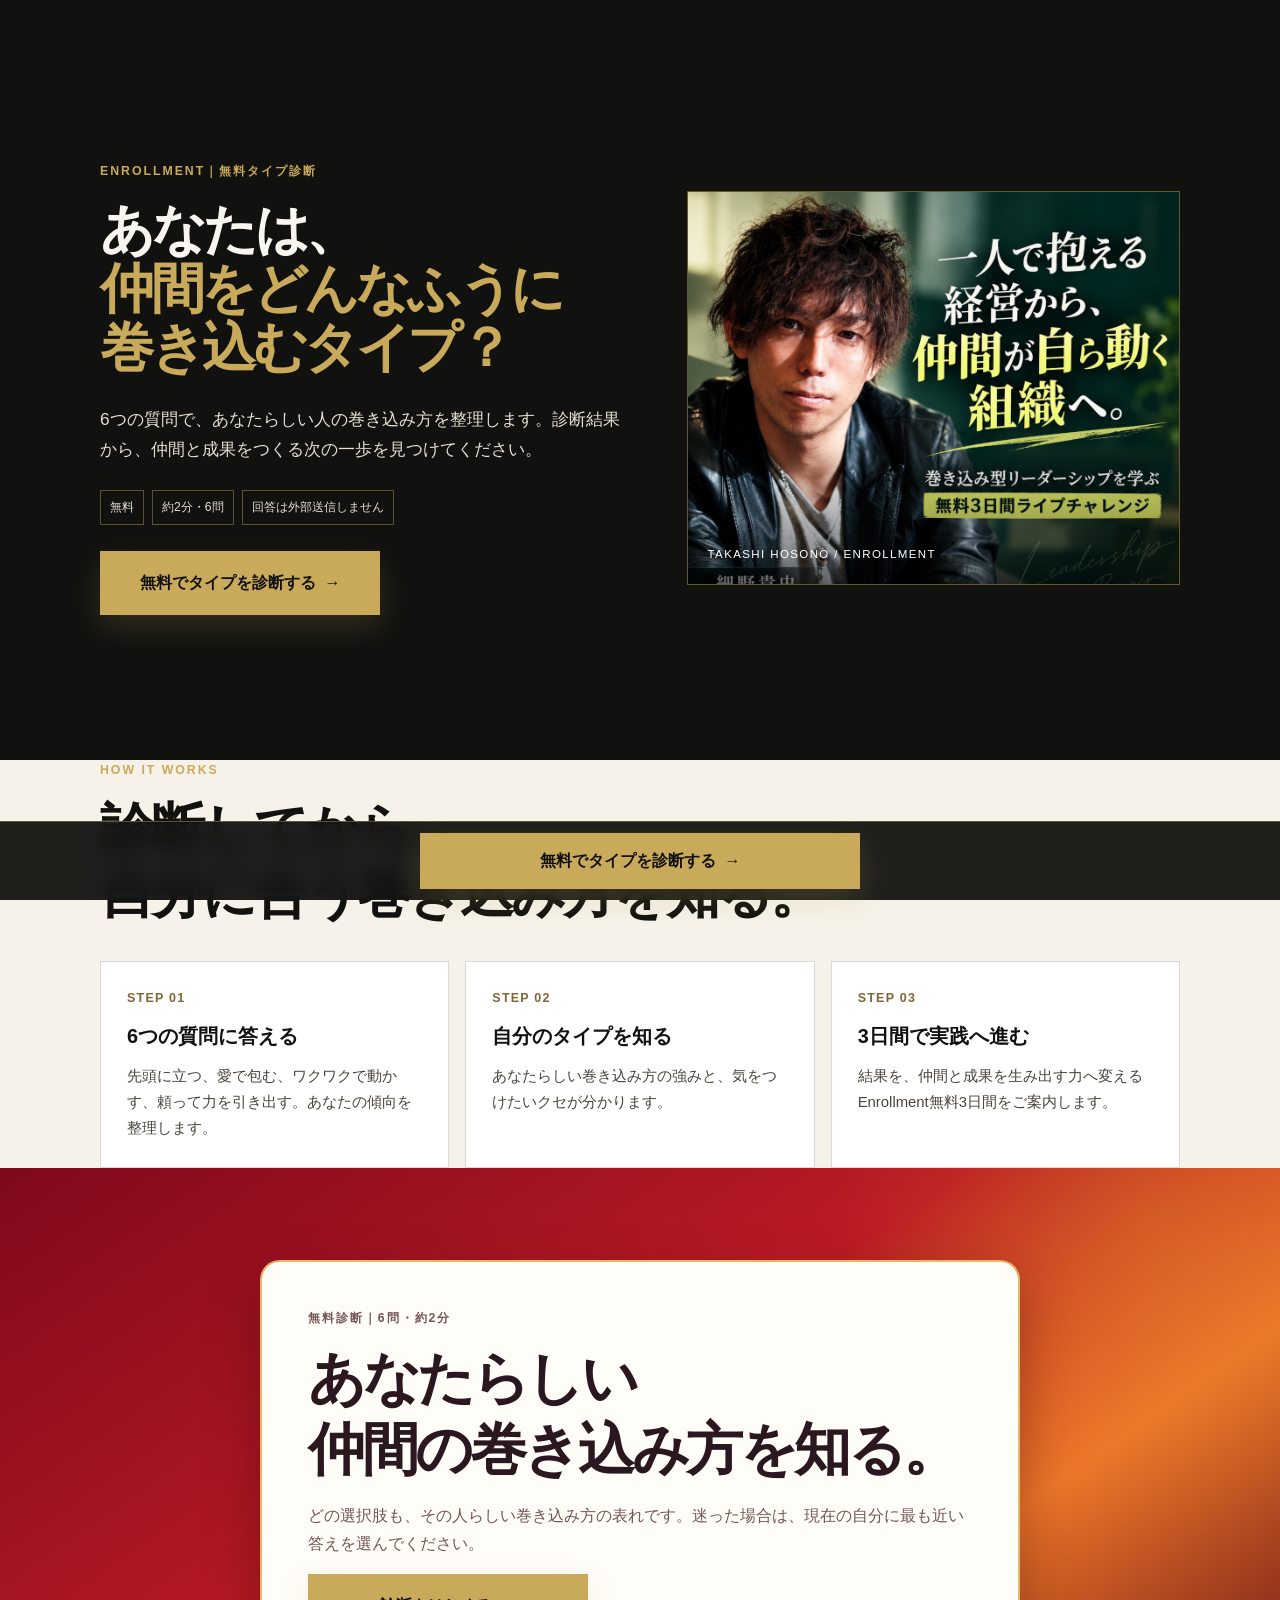
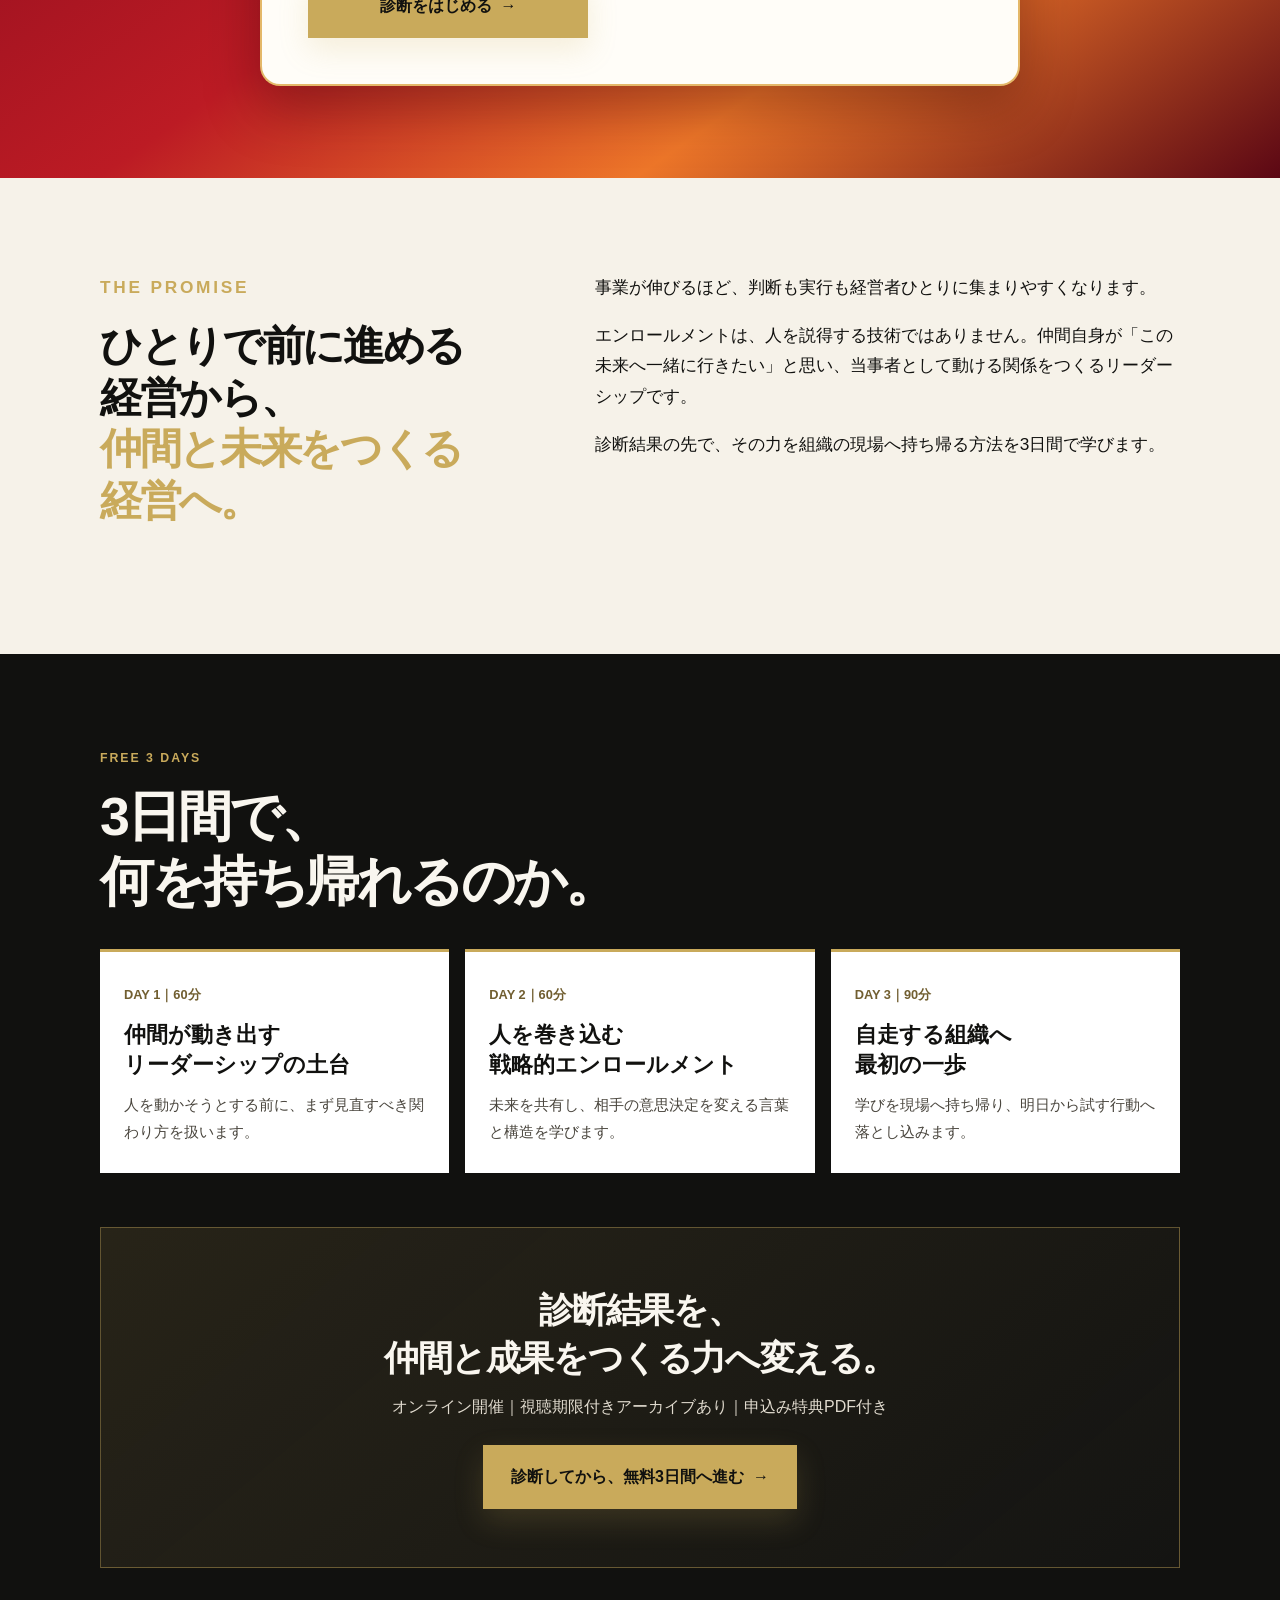
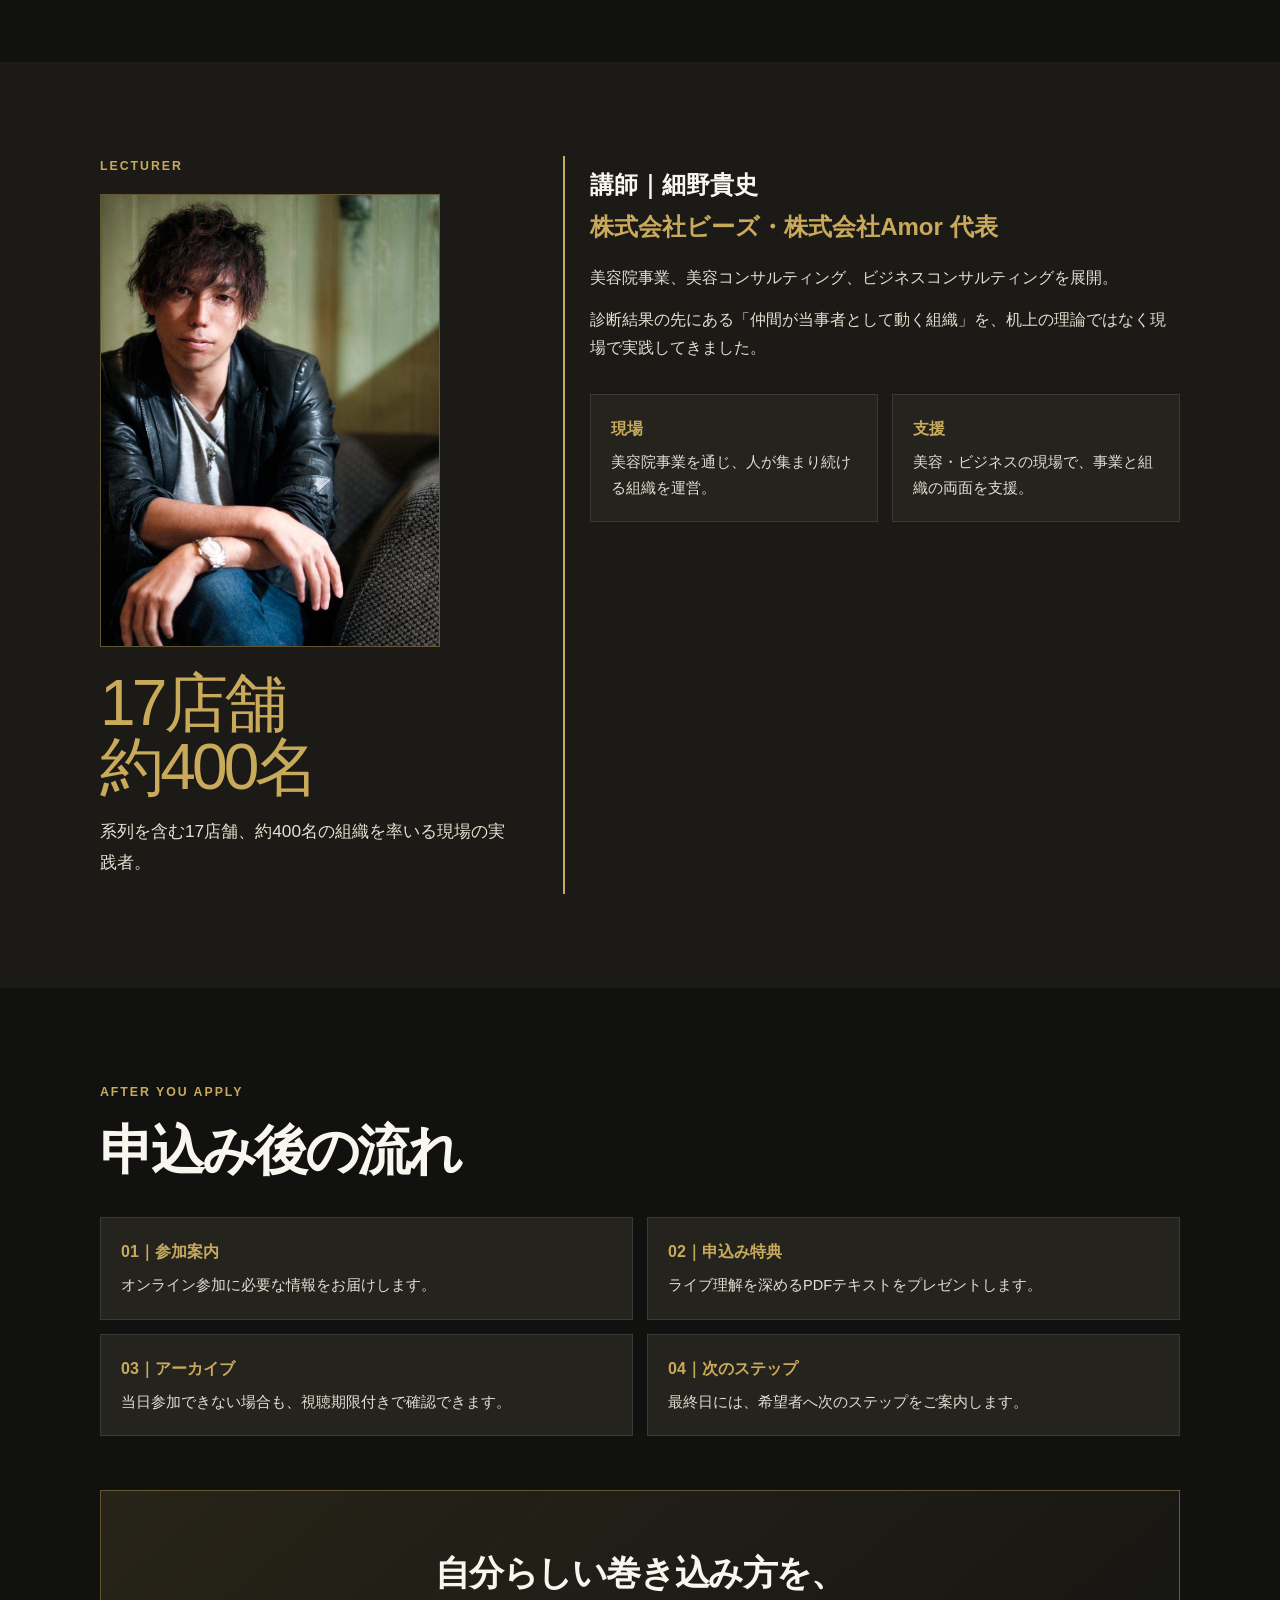
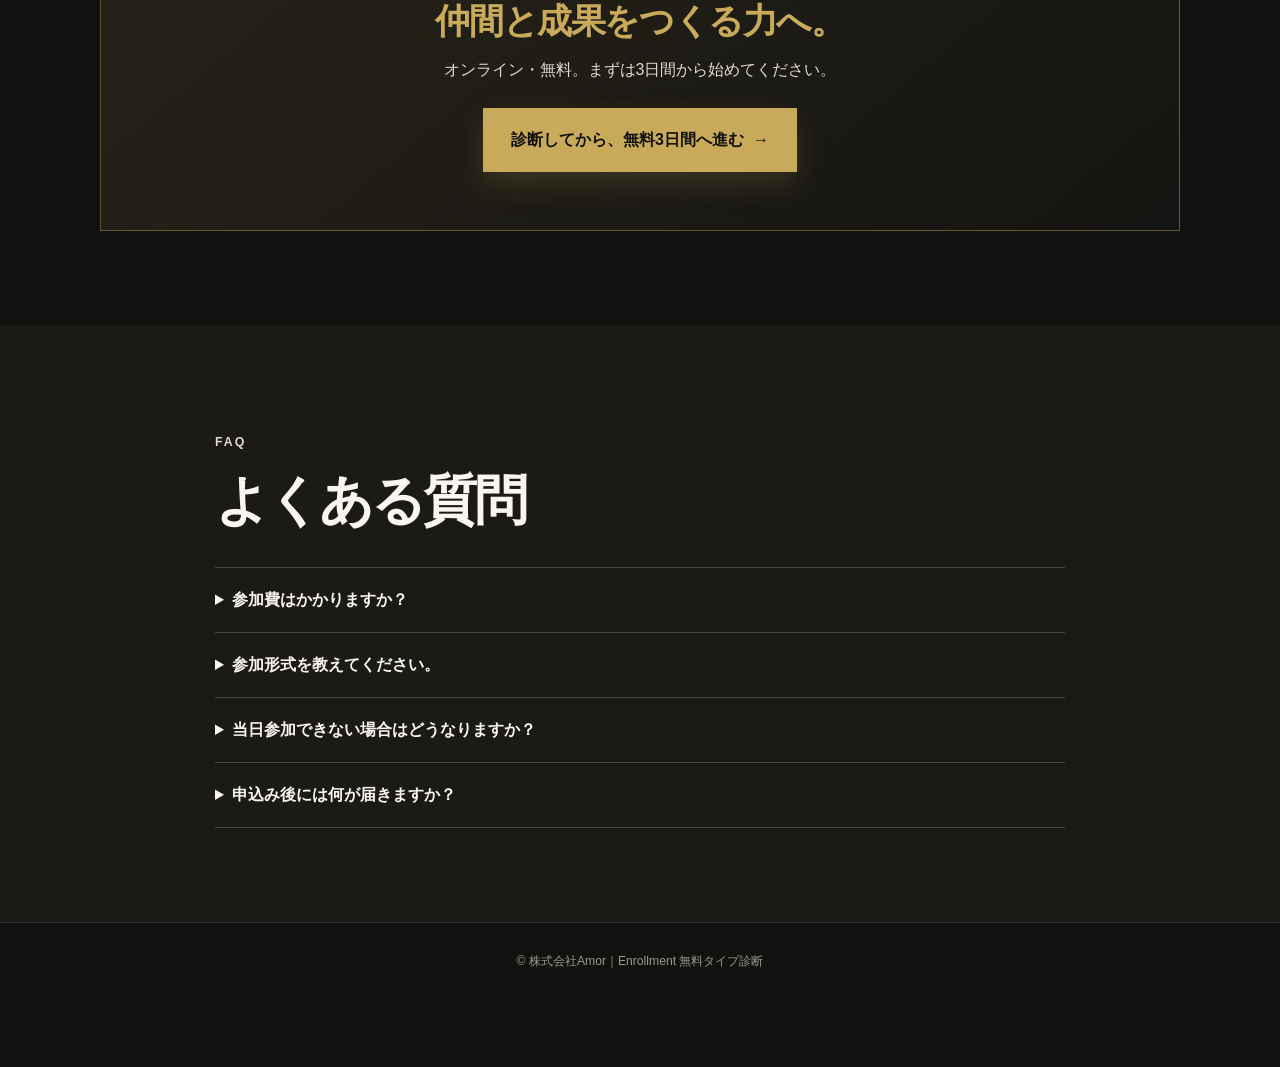
==== commit a6ae7bcd: "fix: simplify diagnosis journey and enrollment flow" ====
--- a/enrollment/index.html
+++ b/enrollment/index.html
@@ -3,10 +3,10 @@
 <head>
 <meta charset="utf-8">
 <meta name="viewport" content="width=device-width,initial-scale=1">
-<meta name="description" content="エンロールメント4タイプサーベイ。6問・約2分で、あなたらしい人の巻き込み方を整理します。">
-<title>エンロールメント4タイプサーベイ｜無料3日間ライブチャレンジ</title>
+<meta name="description" content="6問・約2分で、あなたらしい人の巻き込み方を整理する無料診断。結果からEnrollment無料3日間へ進めます。">
+<title>仲間の巻き込み方診断｜無料3日間ライブチャレンジ</title>
 <style>
-:root{--ink:#11110f;--paper:#f6f2e9;--deep:#1c1a16;--gold:#c9aa5b;--goldlite:#ebcf83;--text:#f9f6ef;--muted:#cbc5b8;--line:rgba(201,170,91,.42);--red:#a81222;--orange:#e96f3f}*{box-sizing:border-box}html{scroll-behavior:smooth}body{margin:0;background:var(--ink);color:var(--text);font-family:-apple-system,BlinkMacSystemFont,"Hiragino Sans","Yu Gothic",Meiryo,sans-serif;line-height:1.75}button,a{font:inherit}.wrap{width:min(1080px,calc(100% - 40px));margin:auto}.eyebrow{margin:0;color:var(--gold);font-size:.77rem;letter-spacing:.16em;font-weight:800}.section{padding:94px 0}.paper{background:var(--paper);color:var(--ink)}.deep{background:var(--deep)}.title{font-size:clamp(2rem,4.2vw,3.55rem);line-height:1.22;letter-spacing:-.055em;margin:14px 0 34px}.gold{color:var(--gold)}.lead{font-size:1.08rem;color:#e7e0d3}.button{appearance:none;border:0;display:inline-flex;align-items:center;justify-content:center;gap:10px;cursor:pointer;background:var(--gold);color:var(--ink);font-weight:900;padding:18px 28px;min-width:280px;transition:.2s;box-shadow:0 12px 30px rgba(201,170,91,.18)}.button:hover{transform:translateY(-2px);background:var(--goldlite)}.hero{display:grid;grid-template-columns:1.04fr .96fr;align-items:center;gap:52px;min-height:760px;padding:58px 0 42px}.hero h1{font-size:clamp(2.7rem,4.2vw,4.2rem);line-height:1.1;letter-spacing:-.065em;margin:17px 0 27px}.hero-copy{max-width:540px}.hero-copy .lead{margin:0 0 25px}.facts{display:flex;flex-wrap:wrap;gap:8px;margin:0 0 26px}.facts span{border:1px solid var(--line);padding:6px 9px;font-size:.76rem;color:#e7e0d3}.hero-art{position:relative;width:min(100%,500px);justify-self:end;aspect-ratio:4/5;overflow:hidden;border:1px solid var(--line);background:#1d1b17}.hero-art img{width:100%;height:100%;object-fit:cover;display:block}.hero-art:after{content:"";position:absolute;inset:0;background:linear-gradient(180deg,transparent 64%,rgba(0,0,0,.55))}.hero-art small{position:absolute;z-index:1;bottom:20px;left:20px;color:#fff;font-size:.72rem;letter-spacing:.12em}.steps{display:grid;grid-template-columns:repeat(3,1fr);gap:16px}.step{background:#fff;border:1px solid rgba(17,17,15,.16);padding:26px}.step b{display:block;color:#7d6736;font-size:.78rem;letter-spacing:.1em}.step h3{font-size:1.24rem;line-height:1.4;margin:13px 0}.step p{margin:0;color:#49453d;font-size:.93rem}.diagnosis{padding:92px 0;background:radial-gradient(circle at 90% 10%,rgba(215,154,38,.25),transparent 25%),linear-gradient(145deg,#7f091d 0%,#bc1b24 45%,#ed7629 70%,#5b0714 100%)}.survey{max-width:760px;margin:auto;background:#fffdf8;color:#2b1720;border:2px solid rgba(222,168,71,.8);box-shadow:0 22px 54px rgba(47,0,10,.35);border-radius:20px;overflow:hidden}.survey-intro,.survey-flow,.survey-result{padding:clamp(25px,5vw,46px)}.survey-intro h2{font-family:Georgia,"Hiragino Mincho ProN","Yu Mincho",serif;font-size:clamp(2rem,4.5vw,3.55rem);line-height:1.25;letter-spacing:-.06em;margin:14px 0}.survey-intro p{color:#745653}.survey-flow,.survey-result{display:none}.survey-note{font-size:.78rem;color:#806d69;margin-top:18px}.progress-row{display:flex;align-items:center;gap:12px;margin-bottom:28px}.counter{font-weight:900;font-size:.82rem;color:#a81222;white-space:nowrap}.progress{height:7px;background:#f1dfcf;flex:1}.progress i{display:block;height:100%;background:linear-gradient(90deg,#f6a421,#c91b20);width:0%;transition:.25s}.q-number{font-size:.75rem;color:#b02524;font-weight:900;letter-spacing:.1em}.survey h3{font-family:Georgia,"Hiragino Mincho ProN","Yu Mincho",serif;font-size:clamp(1.3rem,3.8vw,1.75rem);line-height:1.5;margin:8px 0 20px}.choices{display:grid;gap:10px}.choice{appearance:none;width:100%;text-align:left;border:1px solid #e8c89b;background:#fff;color:#2b1720;border-radius:11px;padding:14px 15px;font:inherit;cursor:pointer;display:flex;gap:12px;align-items:flex-start;transition:.18s}.choice:hover,.choice:focus-visible,.choice.selected{outline:none;border-color:#bd1722;background:#fff2df;box-shadow:inset 5px 0 #cc2022}.letter{color:#fff;background:linear-gradient(135deg,#e54222,#ae101f);width:26px;height:26px;border-radius:50%;display:grid;place-items:center;flex:0 0 auto;font-size:.78rem;font-weight:800;margin-top:2px}.result-head{background:linear-gradient(130deg,#7c0719,#bd1922 53%,#e57425);color:#fff;margin:-46px -46px 24px;padding:34px 28px 28px;text-align:center}.result-head h2{font-family:Georgia,"Hiragino Mincho ProN","Yu Mincho",serif;font-size:clamp(1.7rem,5vw,2.5rem);line-height:1.25;margin:12px 0 0}.result-body p{color:#4e3937}.result-box{margin:24px 0 20px;padding:22px;background:#fff3df;border-top:4px solid var(--gold)}.result-box strong{display:block;line-height:1.5}.result-cta{width:100%;border:0;cursor:pointer;background:linear-gradient(95deg,#bf1421,#e83b20);color:#fff;font-weight:900;min-height:60px;padding:16px 20px}.restart{display:block;margin:16px auto 0;border:0;background:none;color:#806d69;text-decoration:underline;cursor:pointer}.promise{display:grid;grid-template-columns:.85fr 1.15fr;gap:62px}.promise .title{font-size:clamp(1.9rem,3.3vw,2.9rem)}.promise p{font-size:1.08rem;margin:0 0 18px}.barriers{display:grid;grid-template-columns:repeat(3,1fr);gap:16px;margin-top:36px}.barrier{border:1px solid rgba(17,17,15,.16);padding:26px 22px;background:#fff}.barrier .number{font-size:.78rem;letter-spacing:.1em;color:#806d3b;font-weight:800}.barrier h3{font-size:1.2rem;line-height:1.45;margin:13px 0}.barrier p{font-size:.93rem;line-height:1.7;margin:0;color:#403d35}.days{display:grid;grid-template-columns:repeat(3,1fr);gap:16px;margin-top:34px}.day{background:#fff;color:var(--ink);padding:28px 24px;border-top:3px solid var(--gold)}.day time{font-weight:900;font-size:.8rem;color:#715e30}.day h3{font-size:1.35rem;line-height:1.4;margin:12px 0}.day p{font-size:.94rem;margin:0;color:#4a463e}.cta-panel{text-align:center;padding:58px 24px;border:1px solid var(--line);background:linear-gradient(140deg,rgba(201,170,91,.12),rgba(255,255,255,.01));margin-top:54px}.cta-panel h3{font-size:clamp(1.55rem,3vw,2.2rem);line-height:1.35;letter-spacing:-.04em;margin:0 0 12px}.cta-panel p{margin:0 auto 24px;max-width:600px;color:#e1dbcf}.profile{display:grid;grid-template-columns:.8fr 1.2fr;gap:52px}.profile-portrait{width:min(100%,340px);aspect-ratio:3/4;overflow:hidden;border:1px solid var(--line);margin:16px 0 24px}.profile-portrait img{width:100%;height:100%;object-fit:cover;object-position:center top;display:block}.stat{font-size:clamp(2.3rem,5vw,4.7rem);line-height:1;color:var(--gold);letter-spacing:-.06em;margin:10px 0}.profile-card{border-left:2px solid var(--gold);padding:8px 0 8px 25px}.profile-card h3{font-size:1.5rem;margin:0 0 16px}.profile-card p{color:#e5ded2;margin:0 0 14px}.details{display:grid;grid-template-columns:repeat(2,1fr);gap:14px;margin-top:32px}.detail{padding:20px;background:#25231e;border:1px solid rgba(255,255,255,.1)}.detail h4{font-size:1rem;color:var(--gold);margin:0 0 7px}.detail p{font-size:.91rem;color:#e5ded2;margin:0}.faq{max-width:850px;margin:auto}.faq details{border-top:1px solid rgba(255,255,255,.2);padding:18px 0}.faq details:last-child{border-bottom:1px solid rgba(255,255,255,.2)}.faq summary{cursor:pointer;font-weight:800}.faq p{color:#dfd8cc;margin:13px 0 0}.footer{text-align:center;color:#9f998d;padding:28px 0 94px;border-top:1px solid rgba(255,255,255,.12);font-size:.76rem}.sticky{position:fixed;display:flex;justify-content:center;align-items:center;z-index:20;bottom:0;left:0;right:0;padding:11px 15px;background:rgba(17,17,15,.94);backdrop-filter:blur(9px);border-top:1px solid var(--line)}.sticky .button{width:100%;max-width:440px;padding:14px 18px}@media(max-width:760px){.wrap{width:min(100% - 30px,680px)}.section,.how,.diagnosis{padding:64px 0}.hero{grid-template-columns:1fr;min-height:auto;padding:42px 0;gap:28px}.hero h1{font-size:2.55rem}.hero-art{width:100%;justify-self:stretch}.steps,.barriers,.days,.profile,.promise,.details{grid-template-columns:1fr;gap:24px}.survey-intro,.survey-flow,.survey-result{padding:28px 22px}.result-head{margin:-28px -22px 22px;padding:28px 20px}.choice{padding:13px}.cta-panel{margin-top:36px;padding:42px 18px}}
+:root{--ink:#11110f;--paper:#f6f2e9;--deep:#1c1a16;--gold:#c9aa5b;--goldlite:#ebcf83;--text:#f9f6ef;--muted:#cbc5b8;--line:rgba(201,170,91,.42);--red:#a81222;--orange:#e96f3f}*{box-sizing:border-box}html{scroll-behavior:smooth}body{margin:0;background:var(--ink);color:var(--text);font-family:-apple-system,BlinkMacSystemFont,"Hiragino Sans","Yu Gothic",Meiryo,sans-serif;line-height:1.75}button,a{font:inherit}.wrap{width:min(1080px,calc(100% - 40px));margin:auto}.eyebrow{margin:0;color:var(--gold);font-size:.77rem;letter-spacing:.16em;font-weight:800}.section{padding:94px 0}.paper{background:var(--paper);color:var(--ink)}.deep{background:var(--deep)}.title{font-size:clamp(2rem,4.2vw,3.55rem);line-height:1.22;letter-spacing:-.055em;margin:14px 0 34px}.gold{color:var(--gold)}.lead{font-size:1.08rem;color:#e7e0d3}.button{appearance:none;border:0;display:inline-flex;align-items:center;justify-content:center;gap:10px;cursor:pointer;background:var(--gold);color:var(--ink);font-weight:900;padding:18px 28px;min-width:280px;transition:.2s;box-shadow:0 12px 30px rgba(201,170,91,.18)}.button:hover{transform:translateY(-2px);background:var(--goldlite)}.hero{display:grid;grid-template-columns:1.04fr .96fr;align-items:center;gap:52px;min-height:760px;padding:58px 0 42px}.hero h1{font-size:clamp(2.7rem,4.2vw,4.2rem);line-height:1.1;letter-spacing:-.065em;margin:17px 0 27px}.hero-copy{max-width:540px}.hero-copy .lead{margin:0 0 25px}.facts{display:flex;flex-wrap:wrap;gap:8px;margin:0 0 26px}.facts span{border:1px solid var(--line);padding:6px 9px;font-size:.76rem;color:#e7e0d3}.hero-art{position:relative;width:min(100%,500px);justify-self:end;aspect-ratio:5/4;overflow:hidden;border:1px solid var(--line);background:#1d1b17}.hero-art img{width:100%;height:100%;object-fit:cover;object-position:center top;display:block}.hero-art:after{content:"";position:absolute;inset:0;background:linear-gradient(180deg,transparent 64%,rgba(0,0,0,.55))}.hero-art small{position:absolute;z-index:1;bottom:20px;left:20px;color:#fff;font-size:.72rem;letter-spacing:.12em}.steps{display:grid;grid-template-columns:repeat(3,1fr);gap:16px}.step{background:#fff;border:1px solid rgba(17,17,15,.16);padding:26px}.step b{display:block;color:#7d6736;font-size:.78rem;letter-spacing:.1em}.step h3{font-size:1.24rem;line-height:1.4;margin:13px 0}.step p{margin:0;color:#49453d;font-size:.93rem}.diagnosis{padding:92px 0;background:radial-gradient(circle at 90% 10%,rgba(215,154,38,.25),transparent 25%),linear-gradient(145deg,#7f091d 0%,#bc1b24 45%,#ed7629 70%,#5b0714 100%)}.survey{max-width:760px;margin:auto;background:#fffdf8;color:#2b1720;border:2px solid rgba(222,168,71,.8);box-shadow:0 22px 54px rgba(47,0,10,.35);border-radius:20px;overflow:hidden}.survey-intro,.survey-flow,.survey-result{padding:clamp(25px,5vw,46px)}.survey-intro h2{font-family:Georgia,"Hiragino Mincho ProN","Yu Mincho",serif;font-size:clamp(2rem,4.5vw,3.55rem);line-height:1.25;letter-spacing:-.06em;margin:14px 0}.survey-intro p{color:#745653}.survey-flow,.survey-result{display:none}.survey-note{font-size:.78rem;color:#806d69;margin-top:18px}.progress-row{display:flex;align-items:center;gap:12px;margin-bottom:28px}.counter{font-weight:900;font-size:.82rem;color:#a81222;white-space:nowrap}.progress{height:7px;background:#f1dfcf;flex:1}.progress i{display:block;height:100%;background:linear-gradient(90deg,#f6a421,#c91b20);width:0%;transition:.25s}.q-number{font-size:.75rem;color:#b02524;font-weight:900;letter-spacing:.1em}.survey h3{font-family:Georgia,"Hiragino Mincho ProN","Yu Mincho",serif;font-size:clamp(1.3rem,3.8vw,1.75rem);line-height:1.5;margin:8px 0 20px}.choices{display:grid;gap:10px}.choice{appearance:none;width:100%;text-align:left;border:1px solid #e8c89b;background:#fff;color:#2b1720;border-radius:11px;padding:14px 15px;font:inherit;cursor:pointer;display:flex;gap:12px;align-items:flex-start;transition:.18s}.choice:hover,.choice:focus-visible,.choice.selected{outline:none;border-color:#bd1722;background:#fff2df;box-shadow:inset 5px 0 #cc2022}.letter{color:#fff;background:linear-gradient(135deg,#e54222,#ae101f);width:26px;height:26px;border-radius:50%;display:grid;place-items:center;flex:0 0 auto;font-size:.78rem;font-weight:800;margin-top:2px}.result-head{background:linear-gradient(130deg,#7c0719,#bd1922 53%,#e57425);color:#fff;margin:-46px -46px 24px;padding:34px 28px 28px;text-align:center}.result-head h2{font-family:Georgia,"Hiragino Mincho ProN","Yu Mincho",serif;font-size:clamp(1.7rem,5vw,2.5rem);line-height:1.25;margin:12px 0 0}.result-body p{color:#4e3937}.result-box{margin:24px 0 20px;padding:22px;background:#fff3df;border-top:4px solid var(--gold)}.result-box strong{display:block;line-height:1.5}.result-cta{width:100%;border:0;cursor:pointer;background:linear-gradient(95deg,#bf1421,#e83b20);color:#fff;font-weight:900;min-height:60px;padding:16px 20px}.restart{display:block;margin:16px auto 0;border:0;background:none;color:#806d69;text-decoration:underline;cursor:pointer}.promise{display:grid;grid-template-columns:.85fr 1.15fr;gap:62px}.promise .title{font-size:clamp(1.9rem,3.3vw,2.9rem)}.promise p{font-size:1.08rem;margin:0 0 18px}.barriers{display:grid;grid-template-columns:repeat(3,1fr);gap:16px;margin-top:36px}.barrier{border:1px solid rgba(17,17,15,.16);padding:26px 22px;background:#fff}.barrier .number{font-size:.78rem;letter-spacing:.1em;color:#806d3b;font-weight:800}.barrier h3{font-size:1.2rem;line-height:1.45;margin:13px 0}.barrier p{font-size:.93rem;line-height:1.7;margin:0;color:#403d35}.days{display:grid;grid-template-columns:repeat(3,1fr);gap:16px;margin-top:34px}.day{background:#fff;color:var(--ink);padding:28px 24px;border-top:3px solid var(--gold)}.day time{font-weight:900;font-size:.8rem;color:#715e30}.day h3{font-size:1.35rem;line-height:1.4;margin:12px 0}.day p{font-size:.94rem;margin:0;color:#4a463e}.cta-panel{text-align:center;padding:58px 24px;border:1px solid var(--line);background:linear-gradient(140deg,rgba(201,170,91,.12),rgba(255,255,255,.01));margin-top:54px}.cta-panel h3{font-size:clamp(1.55rem,3vw,2.2rem);line-height:1.35;letter-spacing:-.04em;margin:0 0 12px}.cta-panel p{margin:0 auto 24px;max-width:600px;color:#e1dbcf}.profile{display:grid;grid-template-columns:.8fr 1.2fr;gap:52px}.profile-portrait{width:min(100%,340px);aspect-ratio:3/4;overflow:hidden;border:1px solid var(--line);margin:16px 0 24px}.profile-portrait img{width:100%;height:100%;object-fit:cover;object-position:center top;display:block}.stat{font-size:clamp(2.3rem,5vw,4.7rem);line-height:1;color:var(--gold);letter-spacing:-.06em;margin:10px 0}.profile-card{border-left:2px solid var(--gold);padding:8px 0 8px 25px}.profile-card h3{font-size:1.5rem;margin:0 0 16px}.profile-card p{color:#e5ded2;margin:0 0 14px}.details{display:grid;grid-template-columns:repeat(2,1fr);gap:14px;margin-top:32px}.detail{padding:20px;background:#25231e;border:1px solid rgba(255,255,255,.1)}.detail h4{font-size:1rem;color:var(--gold);margin:0 0 7px}.detail p{font-size:.91rem;color:#e5ded2;margin:0}.faq{max-width:850px;margin:auto}.faq details{border-top:1px solid rgba(255,255,255,.2);padding:18px 0}.faq details:last-child{border-bottom:1px solid rgba(255,255,255,.2)}.faq summary{cursor:pointer;font-weight:800}.faq p{color:#dfd8cc;margin:13px 0 0}.footer{text-align:center;color:#9f998d;padding:28px 0 94px;border-top:1px solid rgba(255,255,255,.12);font-size:.76rem}.sticky{position:fixed;display:flex;justify-content:center;align-items:center;z-index:20;bottom:0;left:0;right:0;padding:11px 15px;background:rgba(17,17,15,.94);backdrop-filter:blur(9px);border-top:1px solid var(--line)}.sticky .button{width:100%;max-width:440px;padding:14px 18px}@media(max-width:760px){.wrap{width:min(100% - 30px,680px)}.section,.how,.diagnosis{padding:64px 0}.hero{grid-template-columns:1fr;min-height:auto;padding:42px 0;gap:28px}.hero h1{font-size:2.55rem}.hero-art{width:100%;justify-self:stretch}.steps,.barriers,.days,.profile,.promise,.details{grid-template-columns:1fr;gap:24px}.survey-intro,.survey-flow,.survey-result{padding:28px 22px}.result-head{margin:-28px -22px 22px;padding:28px 20px}.choice{padding:13px}.cta-panel{margin-top:36px;padding:42px 18px}}
 </style>
 <script>
 !function(f,b,e,v,n,t,s){if(f.fbq)return;n=f.fbq=function(){n.callMethod?n.callMethod.apply(n,arguments):n.queue.push(arguments)};if(!f._fbq)f._fbq=n;n.push=n;n.loaded=!0;n.version='2.0';n.queue=[];t=b.createElement(e);t.async=!0;t.src=v;s=b.getElementsByTagName(e)[0];s.parentNode.insertBefore(t,s)}(window,document,'script','https://connect.facebook.net/en_US/fbevents.js');
@@ -17,16 +17,16 @@
 <noscript><img height="1" width="1" style="display:none" src="https://www.facebook.com/tr?id=1667972624907937&ev=PageView&noscript=1" alt=""></noscript>
 </head>
 <body>
-<header class="wrap hero"><div class="hero-copy"><p class="eyebrow">ENROLLMENT｜4 TYPE SURVEY</p><h1>あなたは、<br><span class="gold">仲間をどんなふうに<br>巻き込むタイプ？</span></h1><p class="lead">6つの質問で、あなたらしい人の巻き込み方を整理します。診断結果から、仲間と成果をつくる次の一歩を見つけてください。</p><div class="facts"><span>無料</span><span>約2分・6問</span><span>回答は外部送信しません</span></div><button class="button" type="button" onclick="openSurvey()">無料でタイプを診断する&nbsp; →</button></div><div class="hero-art"><img src="assets/hero-ad-a.png?v=20261114-1" alt="一人で抱える経営から、仲間が自ら動く組織へ。"><small>TAKASHI HOSONO / ENROLLMENT</small></div></header>
+<header class="wrap hero"><div class="hero-copy"><p class="eyebrow">ENROLLMENT｜無料タイプ診断</p><h1>あなたは、<br><span class="gold">仲間をどんなふうに<br>巻き込むタイプ？</span></h1><p class="lead">6つの質問で、あなたらしい人の巻き込み方を整理します。診断結果から、仲間と成果をつくる次の一歩を見つけてください。</p><div class="facts"><span>無料</span><span>約2分・6問</span><span>回答は外部送信しません</span></div><button class="button" type="button" onclick="openSurvey()">無料でタイプを診断する&nbsp; →</button></div><div class="hero-art"><img src="assets/hero-ad-a.png?v=20261114-1" alt="一人で抱える経営から、仲間が自ら動く組織へ。"><small>TAKASHI HOSONO / ENROLLMENT</small></div></header>
 <main>
 <section class="how paper"><div class="wrap"><p class="eyebrow">HOW IT WORKS</p><h2 class="title">診断してから、<br>自分に合う巻き込み方を知る。</h2><div class="steps"><article class="step"><b>STEP 01</b><h3>6つの質問に答える</h3><p>先頭に立つ、愛で包む、ワクワクで動かす、頼って力を引き出す。あなたの傾向を整理します。</p></article><article class="step"><b>STEP 02</b><h3>自分のタイプを知る</h3><p>あなたらしい巻き込み方の強みと、気をつけたいクセが分かります。</p></article><article class="step"><b>STEP 03</b><h3>3日間で実践へ進む</h3><p>結果を、仲間と成果を生み出す力へ変えるEnrollment無料3日間をご案内します。</p></article></div></div></section>
-<section class="diagnosis" id="survey"><div class="wrap"><div class="survey"><div id="surveyIntro" class="survey-intro"><p class="eyebrow">START SURVEY</p><h2>約2分で、<br>あなたの巻き込みタイプを知る。</h2><p>どの選択肢も、その人らしい巻き込み方の表れです。迷った場合は、現在の自分に最も近い答えを選んでください。</p><button class="button" type="button" onclick="startSurvey()">サーベイをはじめる&nbsp; →</button></div><div id="surveyFlow" class="survey-flow"><div class="progress-row"><span id="counter" class="counter">質問 1 / 6</span><div class="progress"><i id="bar"></i></div></div><article id="question"></article></div><div id="surveyResult" class="survey-result"></div></div></div></section>
+<section class="diagnosis" id="survey"><div class="wrap"><div class="survey"><div id="surveyIntro" class="survey-intro"><p class="eyebrow">無料診断｜6問・約2分</p><h2>あなたらしい<br>仲間の巻き込み方を知る。</h2><p>どの選択肢も、その人らしい巻き込み方の表れです。迷った場合は、現在の自分に最も近い答えを選んでください。</p><button class="button" type="button" onclick="startSurvey()">診断をはじめる&nbsp; →</button></div><div id="surveyFlow" class="survey-flow"><div class="progress-row"><span id="counter" class="counter">質問 1 / 6</span><div class="progress"><i id="bar"></i></div></div><article id="question"></article></div><div id="surveyResult" class="survey-result"></div></div></div></section>
 <section class="section paper"><div class="wrap promise"><div><p class="eyebrow">THE PROMISE</p><h2 class="title">ひとりで前に進める<br>経営から、<br><span class="gold">仲間と未来をつくる<br>経営へ。</span></h2></div><div><p>事業が伸びるほど、判断も実行も経営者ひとりに集まりやすくなります。</p><p>エンロールメントは、人を説得する技術ではありません。仲間自身が「この未来へ一緒に行きたい」と思い、当事者として動ける関係をつくるリーダーシップです。</p><p>診断結果の先で、その力を組織の現場へ持ち帰る方法を3日間で学びます。</p></div></div></section>
-<section id="program" class="section"><div class="wrap"><p class="eyebrow">FREE 3 DAYS</p><h2 class="title">3日間で、<br>何を持ち帰れるのか。</h2><div class="days"><article class="day"><time>DAY 1｜12/1｜60分</time><h3>仲間が動き出す<br>リーダーシップの土台</h3><p>人を動かそうとする前に、まず見直すべき関わり方を扱います。</p></article><article class="day"><time>DAY 2｜12/3｜60分</time><h3>人を巻き込む<br>戦略的エンロールメント</h3><p>未来を共有し、相手の意思決定を変える言葉と構造を学びます。</p></article><article class="day"><time>DAY 3｜12/5｜90分</time><h3>自走する組織へ<br>最初の一歩</h3><p>学びを現場へ持ち帰り、明日から試す行動へ落とし込みます。</p></article></div><div class="cta-panel"><h3>診断結果を、<br>仲間と成果をつくる力へ変える。</h3><p>オンライン開催｜視聴期限付きアーカイブあり｜申込み特典PDF付き</p><button class="button" type="button" onclick="goToForm('Program')">無料3日間に申し込む&nbsp; →</button></div></div></section>
+<section id="program" class="section"><div class="wrap"><p class="eyebrow">FREE 3 DAYS</p><h2 class="title">3日間で、<br>何を持ち帰れるのか。</h2><div class="days"><article class="day"><time>DAY 1｜60分</time><h3>仲間が動き出す<br>リーダーシップの土台</h3><p>人を動かそうとする前に、まず見直すべき関わり方を扱います。</p></article><article class="day"><time>DAY 2｜60分</time><h3>人を巻き込む<br>戦略的エンロールメント</h3><p>未来を共有し、相手の意思決定を変える言葉と構造を学びます。</p></article><article class="day"><time>DAY 3｜90分</time><h3>自走する組織へ<br>最初の一歩</h3><p>学びを現場へ持ち帰り、明日から試す行動へ落とし込みます。</p></article></div><div class="cta-panel"><h3>診断結果を、<br>仲間と成果をつくる力へ変える。</h3><p>オンライン開催｜視聴期限付きアーカイブあり｜申込み特典PDF付き</p><button class="button" type="button" onclick="openSurvey()">診断してから、無料3日間へ進む&nbsp; →</button></div></div></section>
 <section class="section deep"><div class="wrap profile"><div><p class="eyebrow">LECTURER</p><div class="profile-portrait"><img src="assets/hosono-profile.jpg" alt="細野貴史"></div><p class="stat">17店舗<br>約400名</p><p class="lead">系列を含む17店舗、約400名の組織を率いる現場の実践者。</p></div><div class="profile-card"><h3>講師｜細野貴史<br><span class="gold">株式会社ビーズ・株式会社Amor 代表</span></h3><p>美容院事業、美容コンサルティング、ビジネスコンサルティングを展開。</p><p>診断結果の先にある「仲間が当事者として動く組織」を、机上の理論ではなく現場で実践してきました。</p><div class="details"><article class="detail"><h4>現場</h4><p>美容院事業を通じ、人が集まり続ける組織を運営。</p></article><article class="detail"><h4>支援</h4><p>美容・ビジネスの現場で、事業と組織の両面を支援。</p></article></div></div></div></section>
-<section class="section"><div class="wrap"><p class="eyebrow">AFTER YOU APPLY</p><h2 class="title">申込み後の流れ</h2><div class="details"><article class="detail"><h4>01｜参加案内</h4><p>オンライン参加に必要な情報をお届けします。</p></article><article class="detail"><h4>02｜申込み特典</h4><p>ライブ理解を深めるPDFテキストをプレゼントします。</p></article><article class="detail"><h4>03｜アーカイブ</h4><p>当日参加できない場合も、視聴期限付きで確認できます。</p></article><article class="detail"><h4>04｜次のステップ</h4><p>最終日には、希望者へ次のステップをご案内します。</p></article></div><div class="cta-panel"><h3>自分らしい巻き込み方を、<br><span class="gold">仲間と成果をつくる力へ。</span></h3><p>オンライン・無料。まずは3日間から始めてください。</p><button class="button" type="button" onclick="goToForm('Proof')">無料3日間ライブチャレンジに申し込む&nbsp; →</button></div></div></section>
+<section class="section"><div class="wrap"><p class="eyebrow">AFTER YOU APPLY</p><h2 class="title">申込み後の流れ</h2><div class="details"><article class="detail"><h4>01｜参加案内</h4><p>オンライン参加に必要な情報をお届けします。</p></article><article class="detail"><h4>02｜申込み特典</h4><p>ライブ理解を深めるPDFテキストをプレゼントします。</p></article><article class="detail"><h4>03｜アーカイブ</h4><p>当日参加できない場合も、視聴期限付きで確認できます。</p></article><article class="detail"><h4>04｜次のステップ</h4><p>最終日には、希望者へ次のステップをご案内します。</p></article></div><div class="cta-panel"><h3>自分らしい巻き込み方を、<br><span class="gold">仲間と成果をつくる力へ。</span></h3><p>オンライン・無料。まずは3日間から始めてください。</p><button class="button" type="button" onclick="openSurvey()">診断してから、無料3日間へ進む&nbsp; →</button></div></div></section>
 <section class="section deep"><div class="wrap faq"><p class="eyebrow">FAQ</p><h2 class="title">よくある質問</h2><details><summary>参加費はかかりますか？</summary><p>無料で参加いただけます。</p></details><details><summary>参加形式を教えてください。</summary><p>すべてオンラインで開催します。Day1・Day2は各60分、Day3は90分です。</p></details><details><summary>当日参加できない場合はどうなりますか？</summary><p>視聴期限付きアーカイブをご案内します。</p></details><details><summary>申込み後には何が届きますか？</summary><p>参加案内に加え、申込み特典としてライブ理解を深めるPDFテキストをプレゼントします。</p></details></div></section>
-</main><footer class="footer"><div class="wrap">© 株式会社Amor｜Enrollment 4 Type Survey</div></footer><div class="sticky"><button class="button" type="button" onclick="openSurvey()">無料でタイプを診断する&nbsp; →</button></div>
+</main><footer class="footer"><div class="wrap">© 株式会社Amor｜Enrollment 無料タイプ診断</div></footer><div class="sticky"><button class="button" type="button" onclick="openSurvey()">無料でタイプを診断する&nbsp; →</button></div>
 <script type="module">
 import { diagnose,labelSequentially,shuffleAnswers } from './assets/leadership-scoring.js';
 const questions=[
@@ -42,8 +42,8 @@
 window.openSurvey=()=>{document.getElementById('survey').scrollIntoView({behavior:'smooth'});setTimeout(()=>window.startSurvey(),450)};
 window.startSurvey=()=>{fbq('trackCustom','DiagnosisStart');$('surveyIntro').style.display='none';$('surveyFlow').style.display='block';render()};
 function render(){const[title,choices]=questions[step],last=step===questions.length-1,display=labelSequentially(shuffleAnswers(choices));$('bar').style.width=`${(step/questions.length)*100}%`;$('counter').textContent=`質問 ${step+1} / ${questions.length}`;$('question').innerHTML=`<div class="q-number">QUESTION ${String(step+1).padStart(2,'0')}</div><h3>${title}</h3><div class="choices">${display.map(([letter,key,text])=>`<button class="choice" data-choice="${key}"><span class="letter">${letter}</span><span>${text}</span></button>`).join('')}</div>${last?'<button class="button" id="showResult" disabled style="margin-top:20px">診断結果を見る →</button>':''}`;document.querySelectorAll('[data-choice]').forEach(b=>b.addEventListener('click',()=>{answers[step]=b.dataset.choice;if(last){document.querySelectorAll('[data-choice]').forEach(x=>x.classList.toggle('selected',x===b));$('showResult').disabled=false}else{step++;render()}}));if(last)$('showResult').addEventListener('click',showResult)}
-function showResult(){fbq('trackCustom','DiagnosisComplete');const r=diagnose(answers),p=profiles[r.key];$('surveyFlow').style.display='none';$('surveyResult').innerHTML=`<div class="result-head"><p class="eyebrow">YOUR ENROLLMENT TYPE</p><h2>${p.label}</h2></div><div class="result-body"><p>${p.lead}</p><h3>あなたの巻き込み才能</h3><p>${p.strength}</p><h3>ただし……</h3><p>${p.tip}</p><div class="result-box"><strong>あなたのタイプを、仲間と成果をつくる力へ。</strong><p>無料3日間で、あなたらしい巻き込み方を組織の力へ変える視点を学びます。</p></div><button class="result-cta" type="button" onclick="goToEnrollment('${r.key}')">この結果を活かす無料3日間を見る&nbsp; →</button><button class="restart" type="button" onclick="window.restartSurvey()">もう一度診断する</button></div>`;$('surveyResult').style.display='block'}
-window.goToEnrollment=(type)=>{fbq('trackCustom','DiagnosisCTA',{result_type:type});document.getElementById('program').scrollIntoView({behavior:'smooth'})};
+function showResult(){fbq('trackCustom','DiagnosisComplete');const r=diagnose(answers),p=profiles[r.key];$('surveyFlow').style.display='none';$('surveyResult').innerHTML=`<div class="result-head"><p class="eyebrow">あなたの診断結果</p><h2>${p.label}</h2></div><div class="result-body"><p>${p.lead}</p><h3>あなたの巻き込み才能</h3><p>${p.strength}</p><h3>ただし……</h3><p>${p.tip}</p><div class="result-box"><strong>あなたのタイプを、仲間と成果をつくる力へ。</strong><p>無料3日間で、あなたらしい巻き込み方を組織の力へ変える視点を学びます。</p></div><button class="result-cta" type="button" onclick="goToEnrollment('${r.key}')">この結果を活かす無料3日間を見る&nbsp; →</button><button class="restart" type="button" onclick="window.restartSurvey()">もう一度診断する</button></div>`;$('surveyResult').style.display='block'}
+window.goToEnrollment=(type)=>{fbq('trackCustom','DiagnosisCTA',{result_type:type});window.location.href=FORM_URL+'?utm_source=meta&utm_medium=paid_social&utm_campaign=enrollment_type_diagnosis&utm_content='+type};
 window.restartSurvey=()=>{step=0;answers=[];$('surveyResult').style.display='none';$('surveyIntro').style.display='block'};
 </script>
 </body></html>
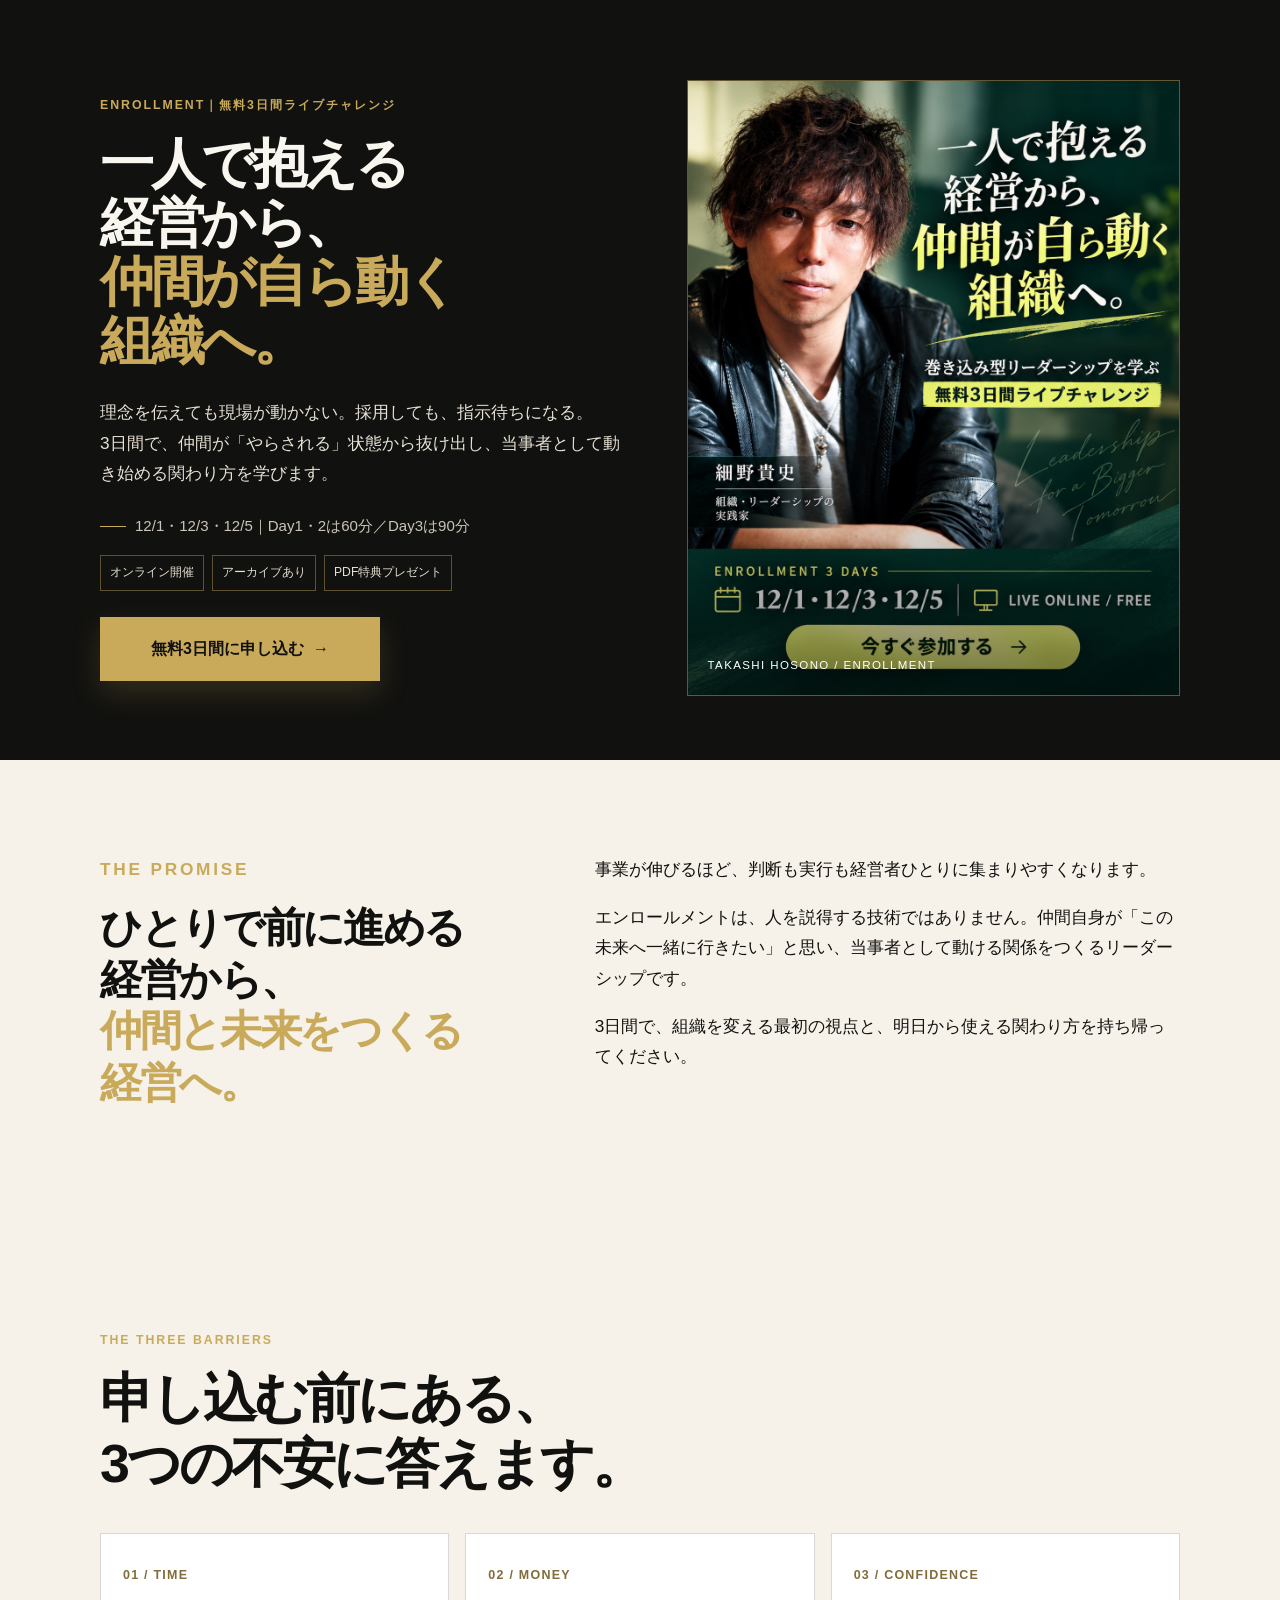
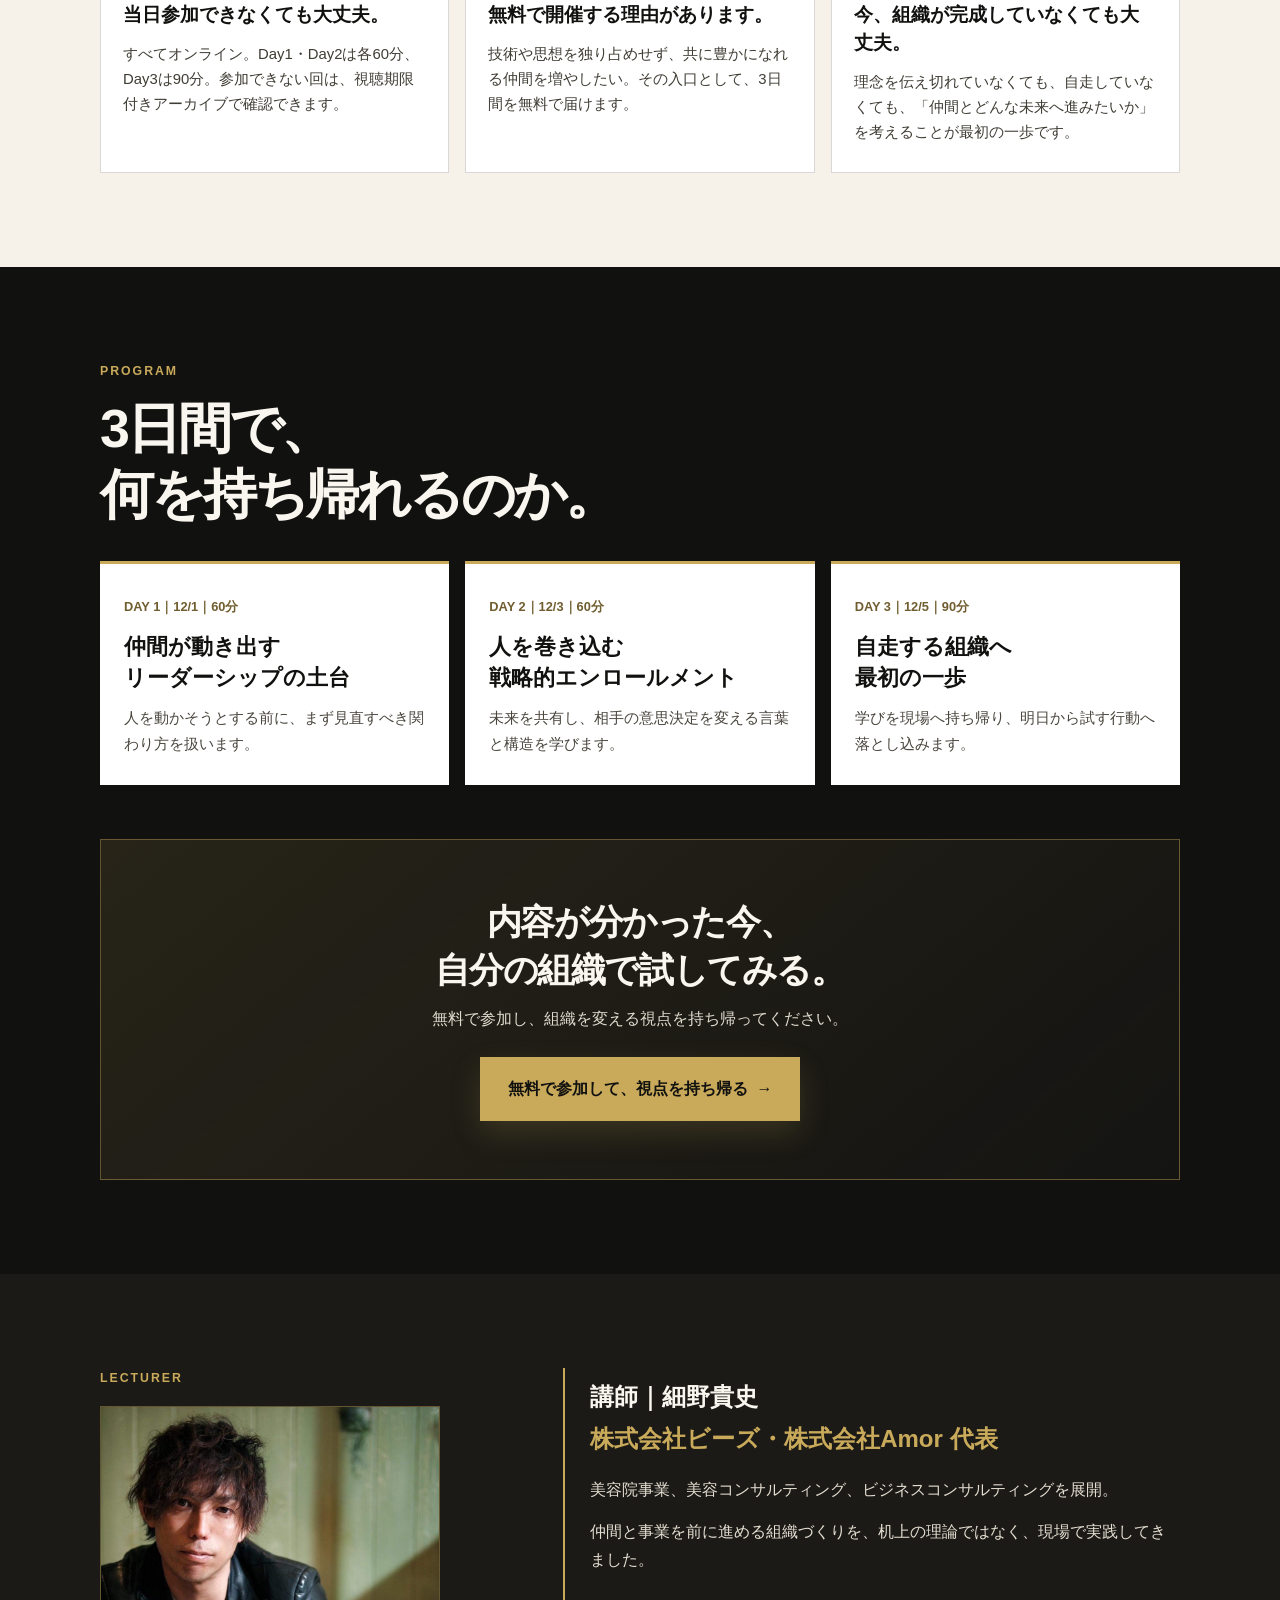
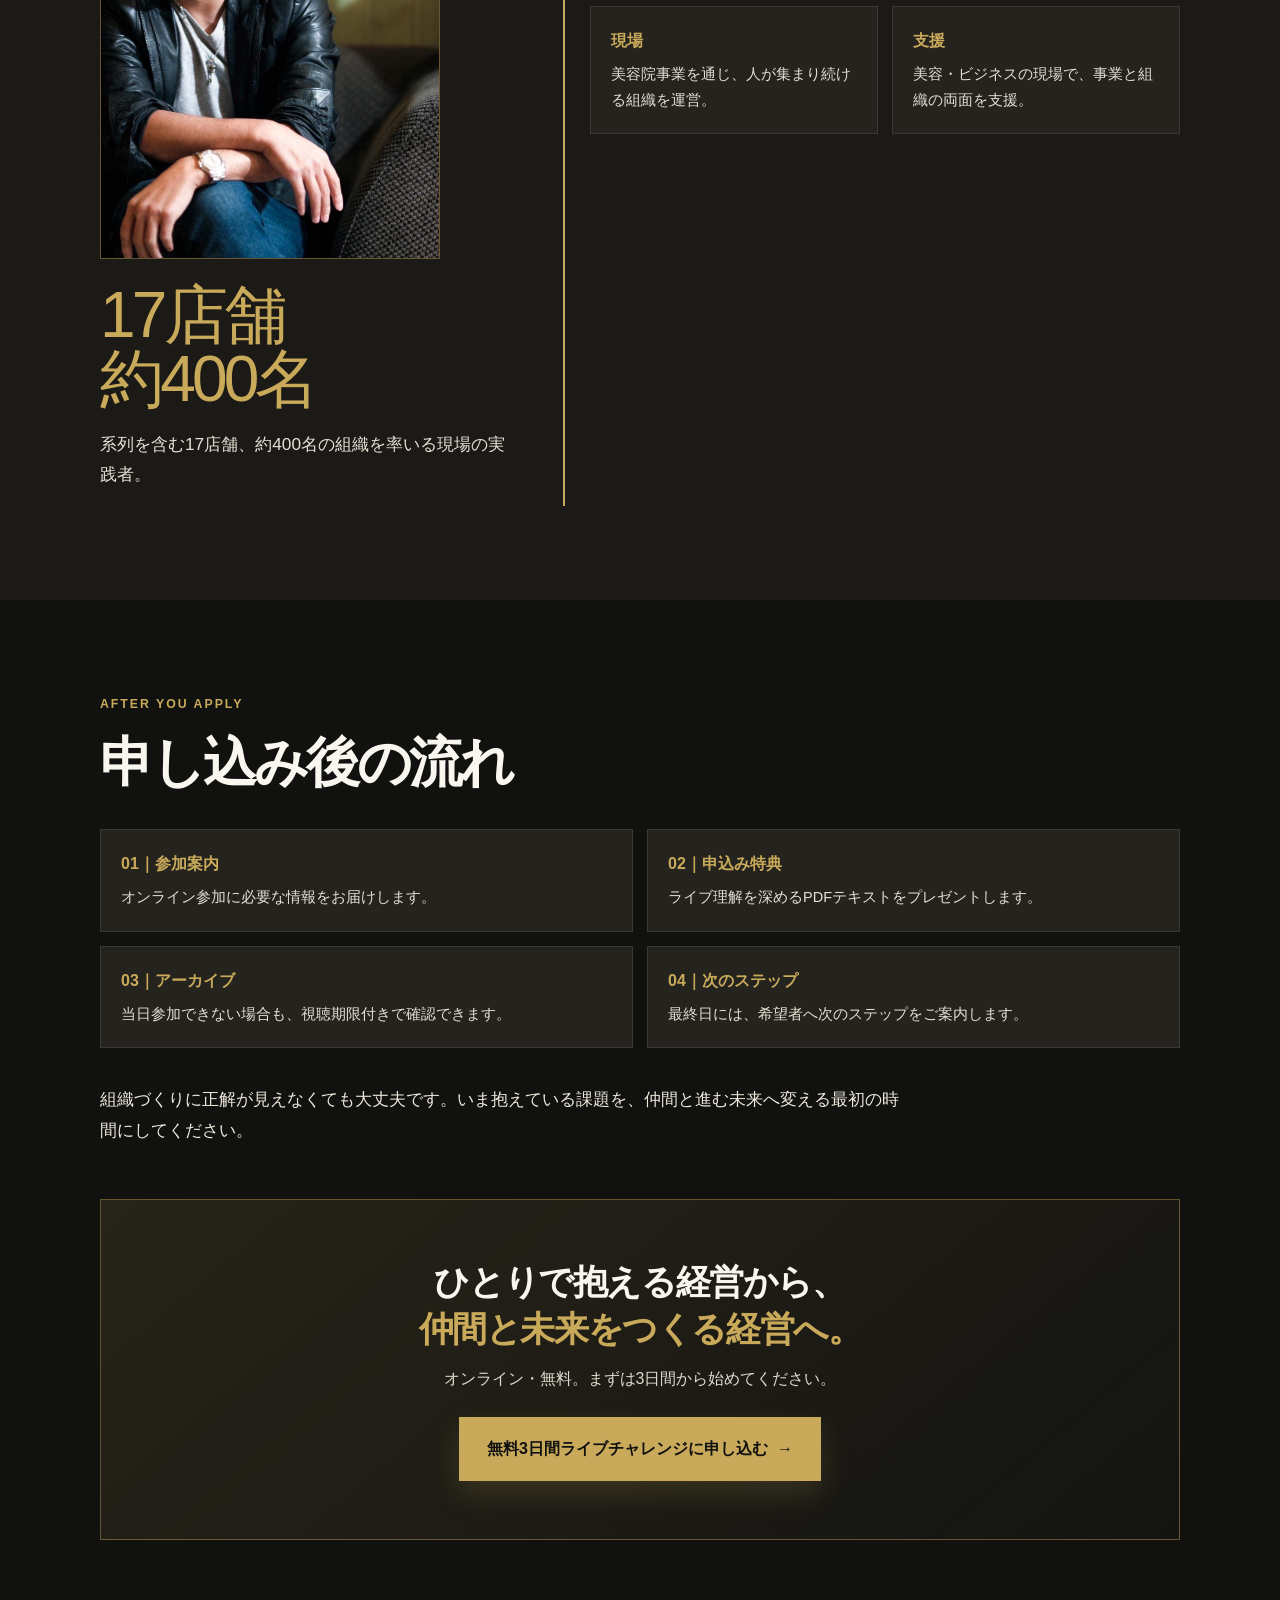
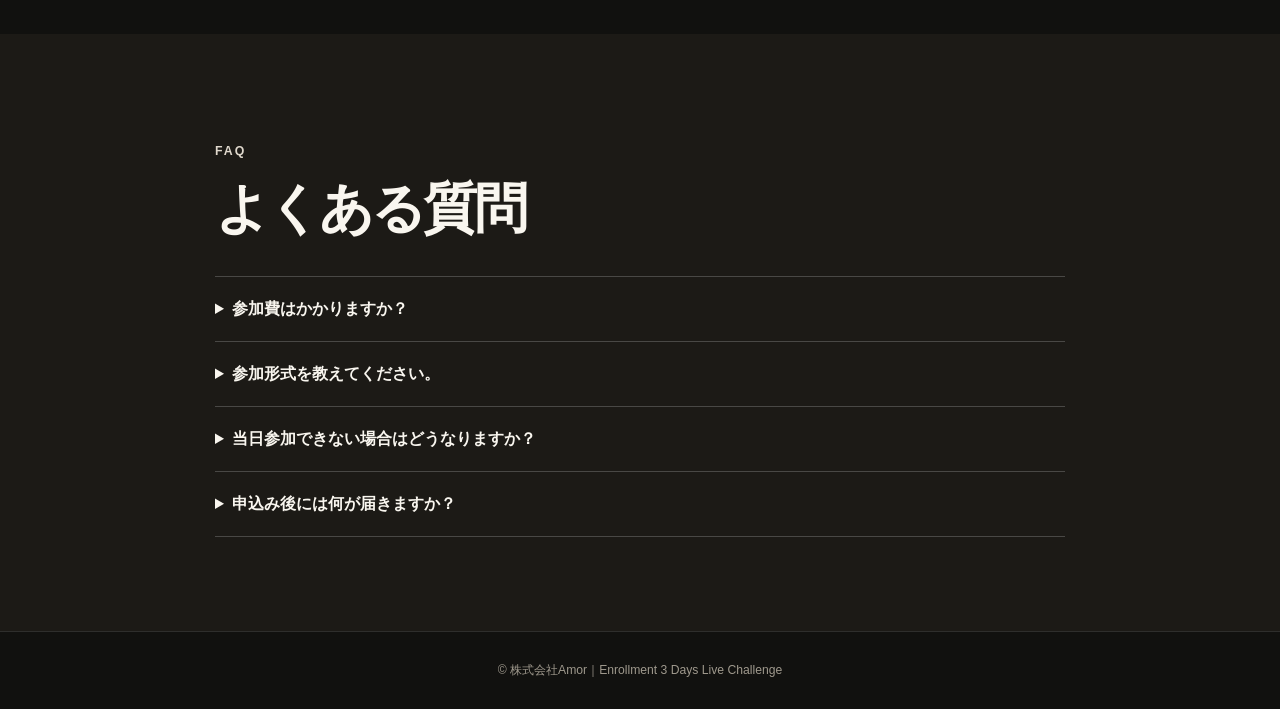
==== commit 7e7bbdd7: "revert: restore original Enrollment D landing page" ====
--- a/enrollment/index.html
+++ b/enrollment/index.html
@@ -1,49 +1,50 @@
 <!doctype html>
 <html lang="ja">
 <head>
-<meta charset="utf-8">
-<meta name="viewport" content="width=device-width,initial-scale=1">
-<meta name="description" content="6問・約2分で、あなたらしい人の巻き込み方を整理する無料診断。結果からEnrollment無料3日間へ進めます。">
-<title>仲間の巻き込み方診断｜無料3日間ライブチャレンジ</title>
-<style>
-:root{--ink:#11110f;--paper:#f6f2e9;--deep:#1c1a16;--gold:#c9aa5b;--goldlite:#ebcf83;--text:#f9f6ef;--muted:#cbc5b8;--line:rgba(201,170,91,.42);--red:#a81222;--orange:#e96f3f}*{box-sizing:border-box}html{scroll-behavior:smooth}body{margin:0;background:var(--ink);color:var(--text);font-family:-apple-system,BlinkMacSystemFont,"Hiragino Sans","Yu Gothic",Meiryo,sans-serif;line-height:1.75}button,a{font:inherit}.wrap{width:min(1080px,calc(100% - 40px));margin:auto}.eyebrow{margin:0;color:var(--gold);font-size:.77rem;letter-spacing:.16em;font-weight:800}.section{padding:94px 0}.paper{background:var(--paper);color:var(--ink)}.deep{background:var(--deep)}.title{font-size:clamp(2rem,4.2vw,3.55rem);line-height:1.22;letter-spacing:-.055em;margin:14px 0 34px}.gold{color:var(--gold)}.lead{font-size:1.08rem;color:#e7e0d3}.button{appearance:none;border:0;display:inline-flex;align-items:center;justify-content:center;gap:10px;cursor:pointer;background:var(--gold);color:var(--ink);font-weight:900;padding:18px 28px;min-width:280px;transition:.2s;box-shadow:0 12px 30px rgba(201,170,91,.18)}.button:hover{transform:translateY(-2px);background:var(--goldlite)}.hero{display:grid;grid-template-columns:1.04fr .96fr;align-items:center;gap:52px;min-height:760px;padding:58px 0 42px}.hero h1{font-size:clamp(2.7rem,4.2vw,4.2rem);line-height:1.1;letter-spacing:-.065em;margin:17px 0 27px}.hero-copy{max-width:540px}.hero-copy .lead{margin:0 0 25px}.facts{display:flex;flex-wrap:wrap;gap:8px;margin:0 0 26px}.facts span{border:1px solid var(--line);padding:6px 9px;font-size:.76rem;color:#e7e0d3}.hero-art{position:relative;width:min(100%,500px);justify-self:end;aspect-ratio:5/4;overflow:hidden;border:1px solid var(--line);background:#1d1b17}.hero-art img{width:100%;height:100%;object-fit:cover;object-position:center top;display:block}.hero-art:after{content:"";position:absolute;inset:0;background:linear-gradient(180deg,transparent 64%,rgba(0,0,0,.55))}.hero-art small{position:absolute;z-index:1;bottom:20px;left:20px;color:#fff;font-size:.72rem;letter-spacing:.12em}.steps{display:grid;grid-template-columns:repeat(3,1fr);gap:16px}.step{background:#fff;border:1px solid rgba(17,17,15,.16);padding:26px}.step b{display:block;color:#7d6736;font-size:.78rem;letter-spacing:.1em}.step h3{font-size:1.24rem;line-height:1.4;margin:13px 0}.step p{margin:0;color:#49453d;font-size:.93rem}.diagnosis{padding:92px 0;background:radial-gradient(circle at 90% 10%,rgba(215,154,38,.25),transparent 25%),linear-gradient(145deg,#7f091d 0%,#bc1b24 45%,#ed7629 70%,#5b0714 100%)}.survey{max-width:760px;margin:auto;background:#fffdf8;color:#2b1720;border:2px solid rgba(222,168,71,.8);box-shadow:0 22px 54px rgba(47,0,10,.35);border-radius:20px;overflow:hidden}.survey-intro,.survey-flow,.survey-result{padding:clamp(25px,5vw,46px)}.survey-intro h2{font-family:Georgia,"Hiragino Mincho ProN","Yu Mincho",serif;font-size:clamp(2rem,4.5vw,3.55rem);line-height:1.25;letter-spacing:-.06em;margin:14px 0}.survey-intro p{color:#745653}.survey-flow,.survey-result{display:none}.survey-note{font-size:.78rem;color:#806d69;margin-top:18px}.progress-row{display:flex;align-items:center;gap:12px;margin-bottom:28px}.counter{font-weight:900;font-size:.82rem;color:#a81222;white-space:nowrap}.progress{height:7px;background:#f1dfcf;flex:1}.progress i{display:block;height:100%;background:linear-gradient(90deg,#f6a421,#c91b20);width:0%;transition:.25s}.q-number{font-size:.75rem;color:#b02524;font-weight:900;letter-spacing:.1em}.survey h3{font-family:Georgia,"Hiragino Mincho ProN","Yu Mincho",serif;font-size:clamp(1.3rem,3.8vw,1.75rem);line-height:1.5;margin:8px 0 20px}.choices{display:grid;gap:10px}.choice{appearance:none;width:100%;text-align:left;border:1px solid #e8c89b;background:#fff;color:#2b1720;border-radius:11px;padding:14px 15px;font:inherit;cursor:pointer;display:flex;gap:12px;align-items:flex-start;transition:.18s}.choice:hover,.choice:focus-visible,.choice.selected{outline:none;border-color:#bd1722;background:#fff2df;box-shadow:inset 5px 0 #cc2022}.letter{color:#fff;background:linear-gradient(135deg,#e54222,#ae101f);width:26px;height:26px;border-radius:50%;display:grid;place-items:center;flex:0 0 auto;font-size:.78rem;font-weight:800;margin-top:2px}.result-head{background:linear-gradient(130deg,#7c0719,#bd1922 53%,#e57425);color:#fff;margin:-46px -46px 24px;padding:34px 28px 28px;text-align:center}.result-head h2{font-family:Georgia,"Hiragino Mincho ProN","Yu Mincho",serif;font-size:clamp(1.7rem,5vw,2.5rem);line-height:1.25;margin:12px 0 0}.result-body p{color:#4e3937}.result-box{margin:24px 0 20px;padding:22px;background:#fff3df;border-top:4px solid var(--gold)}.result-box strong{display:block;line-height:1.5}.result-cta{width:100%;border:0;cursor:pointer;background:linear-gradient(95deg,#bf1421,#e83b20);color:#fff;font-weight:900;min-height:60px;padding:16px 20px}.restart{display:block;margin:16px auto 0;border:0;background:none;color:#806d69;text-decoration:underline;cursor:pointer}.promise{display:grid;grid-template-columns:.85fr 1.15fr;gap:62px}.promise .title{font-size:clamp(1.9rem,3.3vw,2.9rem)}.promise p{font-size:1.08rem;margin:0 0 18px}.barriers{display:grid;grid-template-columns:repeat(3,1fr);gap:16px;margin-top:36px}.barrier{border:1px solid rgba(17,17,15,.16);padding:26px 22px;background:#fff}.barrier .number{font-size:.78rem;letter-spacing:.1em;color:#806d3b;font-weight:800}.barrier h3{font-size:1.2rem;line-height:1.45;margin:13px 0}.barrier p{font-size:.93rem;line-height:1.7;margin:0;color:#403d35}.days{display:grid;grid-template-columns:repeat(3,1fr);gap:16px;margin-top:34px}.day{background:#fff;color:var(--ink);padding:28px 24px;border-top:3px solid var(--gold)}.day time{font-weight:900;font-size:.8rem;color:#715e30}.day h3{font-size:1.35rem;line-height:1.4;margin:12px 0}.day p{font-size:.94rem;margin:0;color:#4a463e}.cta-panel{text-align:center;padding:58px 24px;border:1px solid var(--line);background:linear-gradient(140deg,rgba(201,170,91,.12),rgba(255,255,255,.01));margin-top:54px}.cta-panel h3{font-size:clamp(1.55rem,3vw,2.2rem);line-height:1.35;letter-spacing:-.04em;margin:0 0 12px}.cta-panel p{margin:0 auto 24px;max-width:600px;color:#e1dbcf}.profile{display:grid;grid-template-columns:.8fr 1.2fr;gap:52px}.profile-portrait{width:min(100%,340px);aspect-ratio:3/4;overflow:hidden;border:1px solid var(--line);margin:16px 0 24px}.profile-portrait img{width:100%;height:100%;object-fit:cover;object-position:center top;display:block}.stat{font-size:clamp(2.3rem,5vw,4.7rem);line-height:1;color:var(--gold);letter-spacing:-.06em;margin:10px 0}.profile-card{border-left:2px solid var(--gold);padding:8px 0 8px 25px}.profile-card h3{font-size:1.5rem;margin:0 0 16px}.profile-card p{color:#e5ded2;margin:0 0 14px}.details{display:grid;grid-template-columns:repeat(2,1fr);gap:14px;margin-top:32px}.detail{padding:20px;background:#25231e;border:1px solid rgba(255,255,255,.1)}.detail h4{font-size:1rem;color:var(--gold);margin:0 0 7px}.detail p{font-size:.91rem;color:#e5ded2;margin:0}.faq{max-width:850px;margin:auto}.faq details{border-top:1px solid rgba(255,255,255,.2);padding:18px 0}.faq details:last-child{border-bottom:1px solid rgba(255,255,255,.2)}.faq summary{cursor:pointer;font-weight:800}.faq p{color:#dfd8cc;margin:13px 0 0}.footer{text-align:center;color:#9f998d;padding:28px 0 94px;border-top:1px solid rgba(255,255,255,.12);font-size:.76rem}.sticky{position:fixed;display:flex;justify-content:center;align-items:center;z-index:20;bottom:0;left:0;right:0;padding:11px 15px;background:rgba(17,17,15,.94);backdrop-filter:blur(9px);border-top:1px solid var(--line)}.sticky .button{width:100%;max-width:440px;padding:14px 18px}@media(max-width:760px){.wrap{width:min(100% - 30px,680px)}.section,.how,.diagnosis{padding:64px 0}.hero{grid-template-columns:1fr;min-height:auto;padding:42px 0;gap:28px}.hero h1{font-size:2.55rem}.hero-art{width:100%;justify-self:stretch}.steps,.barriers,.days,.profile,.promise,.details{grid-template-columns:1fr;gap:24px}.survey-intro,.survey-flow,.survey-result{padding:28px 22px}.result-head{margin:-28px -22px 22px;padding:28px 20px}.choice{padding:13px}.cta-panel{margin-top:36px;padding:42px 18px}}
-</style>
-<script>
-!function(f,b,e,v,n,t,s){if(f.fbq)return;n=f.fbq=function(){n.callMethod?n.callMethod.apply(n,arguments):n.queue.push(arguments)};if(!f._fbq)f._fbq=n;n.push=n;n.loaded=!0;n.version='2.0';n.queue=[];t=b.createElement(e);t.async=!0;t.src=v;s=b.getElementsByTagName(e)[0];s.parentNode.insertBefore(t,s)}(window,document,'script','https://connect.facebook.net/en_US/fbevents.js');
-fbq('init','1667972624907937');fbq('track','PageView');
-const FORM_URL='https://pro.form-mailer.jp/fms/ca0142ec357850';
-function goToForm(position){fbq('trackCustom','CTA_'+position);window.location.href=FORM_URL}
-</script>
-<noscript><img height="1" width="1" style="display:none" src="https://www.facebook.com/tr?id=1667972624907937&ev=PageView&noscript=1" alt=""></noscript>
+  <meta charset="utf-8">
+  <meta name="viewport" content="width=device-width, initial-scale=1">
+  <meta name="description" content="仲間に任せたいのに、結局ひとりで抱えてしまう経営者へ。Enrollment無料3日間ライブチャレンジ。">
+  <title>Enrollment｜無料3日間ライブチャレンジ</title>
+  <style>
+    :root{--ink:#11110f;--paper:#f6f2e9;--paper-deep:#e8e1d2;--gold:#c9aa5b;--gold-light:#e7ca84;--text:#f9f6ef;--muted:#cbc5b8;--line:rgba(201,170,91,.42)}
+    *{box-sizing:border-box}html{scroll-behavior:smooth}body{margin:0;background:var(--ink);color:var(--text);font-family:-apple-system,BlinkMacSystemFont,"Hiragino Sans","Yu Gothic",Meiryo,sans-serif;line-height:1.75}a{color:inherit;text-decoration:none}button{font:inherit}.wrap{width:min(1080px,calc(100% - 40px));margin:auto}.gold{color:var(--gold)}.eyebrow{margin:0;color:var(--gold);font-size:.77rem;letter-spacing:.16em;font-weight:800}.section{padding:94px 0}.section--paper{background:var(--paper);color:var(--ink)}.section--deep{background:#1c1a16}.title{font-size:clamp(2rem,4.2vw,3.55rem);line-height:1.22;letter-spacing:-.055em;margin:14px 0 34px}.lead{font-size:1.08rem;color:#e7e1d6}.button{appearance:none;border:0;display:inline-flex;align-items:center;justify-content:center;gap:10px;cursor:pointer;background:var(--gold);color:var(--ink);font-weight:900;padding:18px 28px;min-width:280px;transition:.2s;box-shadow:0 12px 30px rgba(201,170,91,.18)}.button:hover{transform:translateY(-2px);background:var(--gold-light)}.button--wide{width:100%;max-width:520px}.hero{display:grid;grid-template-columns:1.04fr .96fr;align-items:center;gap:52px;min-height:760px;padding:58px 0 42px}.hero h1{font-size:clamp(2.7rem,4.2vw,4.2rem);line-height:1.1;letter-spacing:-.065em;margin:17px 0 27px}.hero-copy{max-width:540px}.hero-copy .lead{margin:0 0 25px}.event-line{display:flex;align-items:center;gap:9px;color:var(--muted);font-size:.94rem;margin:0 0 26px}.event-line:before{content:"";width:26px;height:1px;background:var(--gold)}.hero-points{display:flex;flex-wrap:wrap;gap:8px;margin:-10px 0 26px}.hero-points span{border:1px solid var(--line);padding:6px 9px;font-size:.76rem;color:#e7e0d3}.hero-art{position:relative;width:min(100%,500px);justify-self:end;aspect-ratio:4/5;overflow:hidden;border:1px solid var(--line);background:#1d1b17}.hero-art img{width:100%;height:100%;object-fit:cover;display:block}.hero-art:after{content:"";position:absolute;inset:0;background:linear-gradient(180deg,transparent 64%,rgba(0,0,0,.55))}.hero-art small{position:absolute;z-index:1;bottom:20px;left:20px;color:#fff;font-size:.72rem;letter-spacing:.12em}.promise{display:grid;grid-template-columns:.85fr 1.15fr;gap:62px}.promise .title{font-size:clamp(1.9rem,3.3vw,2.9rem)}.promise p{font-size:1.08rem;margin:0 0 18px}.barriers{display:grid;grid-template-columns:repeat(3,1fr);gap:16px;margin-top:36px}.barrier{border:1px solid rgba(17,17,15,.16);padding:26px 22px;background:#fff}.barrier .number{font-size:.78rem;letter-spacing:.1em;color:#806d3b;font-weight:800}.barrier h3{font-size:1.2rem;line-height:1.45;margin:13px 0}.barrier p{font-size:.93rem;line-height:1.7;margin:0;color:#403d35}.program-head{max-width:720px}.days{display:grid;grid-template-columns:repeat(3,1fr);gap:16px;margin-top:34px}.day{background:#fff;color:var(--ink);padding:28px 24px;border-top:3px solid var(--gold)}.day time{font-weight:900;font-size:.8rem;color:#715e30}.day h3{font-size:1.35rem;line-height:1.4;margin:12px 0}.day p{font-size:.94rem;margin:0;color:#4a463e}.cta-panel{text-align:center;padding:58px 24px;border:1px solid var(--line);background:linear-gradient(140deg,rgba(201,170,91,.12),rgba(255,255,255,.01));margin-top:54px}.cta-panel h3{font-size:clamp(1.55rem,3vw,2.2rem);line-height:1.35;letter-spacing:-.04em;margin:0 0 12px}.cta-panel p{margin:0 auto 24px;max-width:600px;color:#e1dbcf}.profile{display:grid;grid-template-columns:.8fr 1.2fr;gap:52px}.profile-portrait{width:min(100%,340px);aspect-ratio:3/4;overflow:hidden;border:1px solid var(--line);margin:16px 0 24px}.profile-portrait img{width:100%;height:100%;object-fit:cover;object-position:center top;display:block}.profile .stat{font-size:clamp(2.3rem,5vw,4.7rem);line-height:1;color:var(--gold);letter-spacing:-.06em;margin:10px 0}.profile-card{border-left:2px solid var(--gold);padding:8px 0 8px 25px}.profile-card h3{font-size:1.5rem;margin:0 0 16px}.profile-card p{color:#e5ded2;margin:0 0 14px}.details{display:grid;grid-template-columns:repeat(2,1fr);gap:14px;margin-top:32px}.detail{padding:20px;background:#25231e;border:1px solid rgba(255,255,255,.1)}.detail h4{font-size:1rem;color:var(--gold);margin:0 0 7px}.detail p{font-size:.91rem;color:#e5ded2;margin:0}.reassure{padding:36px 0 0;max-width:800px}.reassure p{font-size:1.08rem;color:#eee8dd;margin:0}.faq{max-width:850px;margin:auto}.faq details{border-top:1px solid rgba(255,255,255,.2);padding:18px 0}.faq details:last-child{border-bottom:1px solid rgba(255,255,255,.2)}.faq summary{cursor:pointer;font-weight:800}.faq p{color:#dfd8cc;margin:13px 0 0}.closing{text-align:center;padding:106px 0 116px;background:radial-gradient(circle at 50% 0,rgba(201,170,91,.22),transparent 47%)}.closing h2{font-size:clamp(2.35rem,5vw,4.5rem);line-height:1.18;letter-spacing:-.06em;margin:18px auto 20px;max-width:920px}.closing p{max-width:650px;margin:0 auto 30px;color:#e6dfd3}.footer{text-align:center;color:#9f998d;padding:28px 0;border-top:1px solid rgba(255,255,255,.12);font-size:.76rem}.sticky{display:none}
+    @media(max-width:760px){.wrap{width:min(100% - 30px,680px)}.section{padding:64px 0}.hero{grid-template-columns:1fr;min-height:auto;padding:42px 0 22px;gap:28px}.hero h1{font-size:2.52rem;line-height:1.13;letter-spacing:-.065em}.hero-art{width:100%;justify-self:stretch}.promise,.profile{grid-template-columns:1fr;gap:30px}.barriers,.days,.details{grid-template-columns:1fr}.cta-panel{margin-top:36px;padding:42px 18px}.closing{padding:72px 0 112px}.closing h2{font-size:2.42rem;line-height:1.23}.sticky{position:fixed;display:flex;justify-content:center;align-items:center;z-index:20;bottom:0;left:0;right:0;padding:11px 15px;background:rgba(17,17,15,.94);backdrop-filter:blur(9px);border-top:1px solid var(--line)}.sticky .button{width:100%;padding:14px 18px}.footer{padding-bottom:86px}}
+  </style>
+  <script>
+    !function(f,b,e,v,n,t,s){if(f.fbq)return;n=f.fbq=function(){n.callMethod?n.callMethod.apply(n,arguments):n.queue.push(arguments)};if(!f._fbq)f._fbq=n;n.push=n;n.loaded=!0;n.version='2.0';n.queue=[];t=b.createElement(e);t.async=!0;t.src=v;s=b.getElementsByTagName(e)[0];s.parentNode.insertBefore(t,s)}(window,document,'script','https://connect.facebook.net/en_US/fbevents.js');
+    fbq('init','1667972624907937');fbq('track','PageView');
+    const FORM_URL='https://pro.form-mailer.jp/fms/ca0142ec357850';
+    function goToForm(position){ if(typeof fbq==='function'){fbq('trackCustom','CTA_'+position)} window.location.href=FORM_URL; }
+  </script>
+  <noscript><img height="1" width="1" style="display:none" src="https://www.facebook.com/tr?id=1667972624907937&ev=PageView&noscript=1" alt=""></noscript>
 </head>
 <body>
-<header class="wrap hero"><div class="hero-copy"><p class="eyebrow">ENROLLMENT｜無料タイプ診断</p><h1>あなたは、<br><span class="gold">仲間をどんなふうに<br>巻き込むタイプ？</span></h1><p class="lead">6つの質問で、あなたらしい人の巻き込み方を整理します。診断結果から、仲間と成果をつくる次の一歩を見つけてください。</p><div class="facts"><span>無料</span><span>約2分・6問</span><span>回答は外部送信しません</span></div><button class="button" type="button" onclick="openSurvey()">無料でタイプを診断する&nbsp; →</button></div><div class="hero-art"><img src="assets/hero-ad-a.png?v=20261114-1" alt="一人で抱える経営から、仲間が自ら動く組織へ。"><small>TAKASHI HOSONO / ENROLLMENT</small></div></header>
-<main>
-<section class="how paper"><div class="wrap"><p class="eyebrow">HOW IT WORKS</p><h2 class="title">診断してから、<br>自分に合う巻き込み方を知る。</h2><div class="steps"><article class="step"><b>STEP 01</b><h3>6つの質問に答える</h3><p>先頭に立つ、愛で包む、ワクワクで動かす、頼って力を引き出す。あなたの傾向を整理します。</p></article><article class="step"><b>STEP 02</b><h3>自分のタイプを知る</h3><p>あなたらしい巻き込み方の強みと、気をつけたいクセが分かります。</p></article><article class="step"><b>STEP 03</b><h3>3日間で実践へ進む</h3><p>結果を、仲間と成果を生み出す力へ変えるEnrollment無料3日間をご案内します。</p></article></div></div></section>
-<section class="diagnosis" id="survey"><div class="wrap"><div class="survey"><div id="surveyIntro" class="survey-intro"><p class="eyebrow">無料診断｜6問・約2分</p><h2>あなたらしい<br>仲間の巻き込み方を知る。</h2><p>どの選択肢も、その人らしい巻き込み方の表れです。迷った場合は、現在の自分に最も近い答えを選んでください。</p><button class="button" type="button" onclick="startSurvey()">診断をはじめる&nbsp; →</button></div><div id="surveyFlow" class="survey-flow"><div class="progress-row"><span id="counter" class="counter">質問 1 / 6</span><div class="progress"><i id="bar"></i></div></div><article id="question"></article></div><div id="surveyResult" class="survey-result"></div></div></div></section>
-<section class="section paper"><div class="wrap promise"><div><p class="eyebrow">THE PROMISE</p><h2 class="title">ひとりで前に進める<br>経営から、<br><span class="gold">仲間と未来をつくる<br>経営へ。</span></h2></div><div><p>事業が伸びるほど、判断も実行も経営者ひとりに集まりやすくなります。</p><p>エンロールメントは、人を説得する技術ではありません。仲間自身が「この未来へ一緒に行きたい」と思い、当事者として動ける関係をつくるリーダーシップです。</p><p>診断結果の先で、その力を組織の現場へ持ち帰る方法を3日間で学びます。</p></div></div></section>
-<section id="program" class="section"><div class="wrap"><p class="eyebrow">FREE 3 DAYS</p><h2 class="title">3日間で、<br>何を持ち帰れるのか。</h2><div class="days"><article class="day"><time>DAY 1｜60分</time><h3>仲間が動き出す<br>リーダーシップの土台</h3><p>人を動かそうとする前に、まず見直すべき関わり方を扱います。</p></article><article class="day"><time>DAY 2｜60分</time><h3>人を巻き込む<br>戦略的エンロールメント</h3><p>未来を共有し、相手の意思決定を変える言葉と構造を学びます。</p></article><article class="day"><time>DAY 3｜90分</time><h3>自走する組織へ<br>最初の一歩</h3><p>学びを現場へ持ち帰り、明日から試す行動へ落とし込みます。</p></article></div><div class="cta-panel"><h3>診断結果を、<br>仲間と成果をつくる力へ変える。</h3><p>オンライン開催｜視聴期限付きアーカイブあり｜申込み特典PDF付き</p><button class="button" type="button" onclick="openSurvey()">診断してから、無料3日間へ進む&nbsp; →</button></div></div></section>
-<section class="section deep"><div class="wrap profile"><div><p class="eyebrow">LECTURER</p><div class="profile-portrait"><img src="assets/hosono-profile.jpg" alt="細野貴史"></div><p class="stat">17店舗<br>約400名</p><p class="lead">系列を含む17店舗、約400名の組織を率いる現場の実践者。</p></div><div class="profile-card"><h3>講師｜細野貴史<br><span class="gold">株式会社ビーズ・株式会社Amor 代表</span></h3><p>美容院事業、美容コンサルティング、ビジネスコンサルティングを展開。</p><p>診断結果の先にある「仲間が当事者として動く組織」を、机上の理論ではなく現場で実践してきました。</p><div class="details"><article class="detail"><h4>現場</h4><p>美容院事業を通じ、人が集まり続ける組織を運営。</p></article><article class="detail"><h4>支援</h4><p>美容・ビジネスの現場で、事業と組織の両面を支援。</p></article></div></div></div></section>
-<section class="section"><div class="wrap"><p class="eyebrow">AFTER YOU APPLY</p><h2 class="title">申込み後の流れ</h2><div class="details"><article class="detail"><h4>01｜参加案内</h4><p>オンライン参加に必要な情報をお届けします。</p></article><article class="detail"><h4>02｜申込み特典</h4><p>ライブ理解を深めるPDFテキストをプレゼントします。</p></article><article class="detail"><h4>03｜アーカイブ</h4><p>当日参加できない場合も、視聴期限付きで確認できます。</p></article><article class="detail"><h4>04｜次のステップ</h4><p>最終日には、希望者へ次のステップをご案内します。</p></article></div><div class="cta-panel"><h3>自分らしい巻き込み方を、<br><span class="gold">仲間と成果をつくる力へ。</span></h3><p>オンライン・無料。まずは3日間から始めてください。</p><button class="button" type="button" onclick="openSurvey()">診断してから、無料3日間へ進む&nbsp; →</button></div></div></section>
-<section class="section deep"><div class="wrap faq"><p class="eyebrow">FAQ</p><h2 class="title">よくある質問</h2><details><summary>参加費はかかりますか？</summary><p>無料で参加いただけます。</p></details><details><summary>参加形式を教えてください。</summary><p>すべてオンラインで開催します。Day1・Day2は各60分、Day3は90分です。</p></details><details><summary>当日参加できない場合はどうなりますか？</summary><p>視聴期限付きアーカイブをご案内します。</p></details><details><summary>申込み後には何が届きますか？</summary><p>参加案内に加え、申込み特典としてライブ理解を深めるPDFテキストをプレゼントします。</p></details></div></section>
-</main><footer class="footer"><div class="wrap">© 株式会社Amor｜Enrollment 無料タイプ診断</div></footer><div class="sticky"><button class="button" type="button" onclick="openSurvey()">無料でタイプを診断する&nbsp; →</button></div>
-<script type="module">
-import { diagnose,labelSequentially,shuffleAnswers } from './assets/leadership-scoring.js';
-const questions=[
-['新しい企画を思いついた！最初に出る言葉は？',[['A','「俺が道を切り拓く！みんな、ついてこい！」'],['B','「誰とやったら最高になるかな？」'],['C','「それ、絶対面白いじゃん！今すぐやろうぜ！」'],['D','「これ得意な人、助けて〜！一緒にやろう！」']]],
-['チームが少し止まっている時、あなたは？',[['A','「方向はこっち。まず動こう！」と旗を立てる'],['B','一人ひとりの気持ちを聞き、安心して話せる空気をつくる'],['C','「これが実現したらヤバくない？」と未来を面白く語る'],['D','「私だけじゃ無理〜！」と素直に頼って仲間を動かす']]],
-['大きな挑戦の前、周りをどう巻き込む？',[['A','まず自分が先陣を切り、背中で見せる'],['B','相手の良さを言葉にして、「あなたが必要」と伝える'],['C','常識を壊すアイデアで、みんなをワクワクさせる'],['D','得意な人に「ここお願い！」と気持ちよく任せる']]],
-['会議でアイデアが割れたら？',[['A','「今回はこれで行く」と決めて前に進める'],['B','全員の意見を受け止め、納得感のある着地点を探す'],['C','「じゃあ両方やったら面白くない？」と新しい遊び方を出す'],['D','「誰か整理して〜！」と得意な人の力を借りる']]],
-['あなたが一番テンションが上がる瞬間は？',[['A','誰も行ったことのない道を、自分が先頭で進む時'],['B','仲間が「このチームでよかった」と笑っている時'],['C','周りまで巻き込んで、場が熱狂している時'],['D','お願いした仲間が「任せて！」と助けてくれる時']]],
-['仕事が回らなくなったら、最初にすることは？',[['A','優先順位を決めて、自分が指揮を執る'],['B','みんなが無理していないかを確認し、声をかける'],['C','「ピンチを祭りに変えよう！」と場を明るくする'],['D','一人で抱えず、すぐに「助けて！」と頼る']]]
-];
-const profiles={A:{label:'🔴 俺についてこい！暴走赤レンジャーお兄さんタイプ',lead:'「俺が道を切り拓く！お前ら、ついてこい！」',strength:'誰よりも先に走り、誰よりも大きな夢を語り、誰よりも先に挑戦する。圧倒的な熱量と行動力で、背中を見せながら仲間を動かす突破型リーダーです。',tip:'振り返ったら誰もいない危険あり（笑）'},B:{label:'🩷 全員まとめて愛で支配！人たらし女帝お姉さんタイプ',lead:'「あなたがいるから、最高のチームになるの♡」',strength:'人の気持ちを察し、一人ひとりの才能を見つけ、みんなの心を一つにする天才。「この人のためなら頑張りたい！」と、周りが自ら動き出す最強のチームプロデューサーです。',tip:'全員の意見を聞きすぎて、永遠に出発できない危険あり（笑）'},C:{label:'🟡 常識破壊のワクワクテロリスト！破天荒次男タイプ',lead:'「それ、絶対面白いじゃん！今すぐやろうぜ！」',strength:'常識や前例に縛られず、面白いことには全力投球。本人が楽しそうすぎて、気づけば周りも巻き込まれて大騒ぎ。ワクワクを伝染させ、人を熱狂させるエンタメ革命児です。',tip:'本人だけ次の祭りに行ってる危険あり（笑）'},D:{label:'🟢 甘えたもん勝ち！愛され他力本願末っ子タイプ',lead:'「え〜！私できな〜い！誰か助けて〜♡」',strength:'得意な人に頼り、できないことは甘え、人の「助けてあげたい！」を引き出す天性の愛され巻き込み職人。人の力を借りることに遠慮がないから、周りも喜んで動きます。',tip:'甘えすぎると、ただの丸投げ社長になる危険あり（笑）'}};
-let step=0,answers=[];const $=id=>document.getElementById(id);
-window.openSurvey=()=>{document.getElementById('survey').scrollIntoView({behavior:'smooth'});setTimeout(()=>window.startSurvey(),450)};
-window.startSurvey=()=>{fbq('trackCustom','DiagnosisStart');$('surveyIntro').style.display='none';$('surveyFlow').style.display='block';render()};
-function render(){const[title,choices]=questions[step],last=step===questions.length-1,display=labelSequentially(shuffleAnswers(choices));$('bar').style.width=`${(step/questions.length)*100}%`;$('counter').textContent=`質問 ${step+1} / ${questions.length}`;$('question').innerHTML=`<div class="q-number">QUESTION ${String(step+1).padStart(2,'0')}</div><h3>${title}</h3><div class="choices">${display.map(([letter,key,text])=>`<button class="choice" data-choice="${key}"><span class="letter">${letter}</span><span>${text}</span></button>`).join('')}</div>${last?'<button class="button" id="showResult" disabled style="margin-top:20px">診断結果を見る →</button>':''}`;document.querySelectorAll('[data-choice]').forEach(b=>b.addEventListener('click',()=>{answers[step]=b.dataset.choice;if(last){document.querySelectorAll('[data-choice]').forEach(x=>x.classList.toggle('selected',x===b));$('showResult').disabled=false}else{step++;render()}}));if(last)$('showResult').addEventListener('click',showResult)}
-function showResult(){fbq('trackCustom','DiagnosisComplete');const r=diagnose(answers),p=profiles[r.key];$('surveyFlow').style.display='none';$('surveyResult').innerHTML=`<div class="result-head"><p class="eyebrow">あなたの診断結果</p><h2>${p.label}</h2></div><div class="result-body"><p>${p.lead}</p><h3>あなたの巻き込み才能</h3><p>${p.strength}</p><h3>ただし……</h3><p>${p.tip}</p><div class="result-box"><strong>あなたのタイプを、仲間と成果をつくる力へ。</strong><p>無料3日間で、あなたらしい巻き込み方を組織の力へ変える視点を学びます。</p></div><button class="result-cta" type="button" onclick="goToEnrollment('${r.key}')">この結果を活かす無料3日間を見る&nbsp; →</button><button class="restart" type="button" onclick="window.restartSurvey()">もう一度診断する</button></div>`;$('surveyResult').style.display='block'}
-window.goToEnrollment=(type)=>{fbq('trackCustom','DiagnosisCTA',{result_type:type});window.location.href=FORM_URL+'?utm_source=meta&utm_medium=paid_social&utm_campaign=enrollment_type_diagnosis&utm_content='+type};
-window.restartSurvey=()=>{step=0;answers=[];$('surveyResult').style.display='none';$('surveyIntro').style.display='block'};
-</script>
-</body></html>
+  <header class="wrap hero">
+    <div class="hero-copy">
+      <p class="eyebrow">ENROLLMENT｜無料3日間ライブチャレンジ</p>
+      <h1>一人で抱える<br>経営から、<br><span class="gold">仲間が自ら動く<br>組織へ。</span></h1>
+      <p class="lead">理念を伝えても現場が動かない。採用しても、指示待ちになる。<br>3日間で、仲間が「やらされる」状態から抜け出し、当事者として動き始める関わり方を学びます。</p>
+      <p class="event-line">12/1・12/3・12/5｜Day1・2は60分／Day3は90分</p>
+      <div class="hero-points"><span>オンライン開催</span><span>アーカイブあり</span><span>PDF特典プレゼント</span></div>
+      <button class="button" type="button" onclick="goToForm('Hero')">無料3日間に申し込む&nbsp; →</button>
+    </div>
+    <div class="hero-art"><img src="assets/hero-ad-a.png?v=20261110-4" alt="一人で抱える経営から、仲間が自ら動く組織へ。"><small>TAKASHI HOSONO / ENROLLMENT</small></div>
+  </header>
+
+  <main>
+    <section class="section section--paper"><div class="wrap promise"><div><p class="eyebrow">THE PROMISE</p><h2 class="title">ひとりで前に進める<br>経営から、<br><span class="gold">仲間と未来をつくる<br>経営へ。</span></h2></div><div><p>事業が伸びるほど、判断も実行も経営者ひとりに集まりやすくなります。</p><p>エンロールメントは、人を説得する技術ではありません。仲間自身が「この未来へ一緒に行きたい」と思い、当事者として動ける関係をつくるリーダーシップです。</p><p>3日間で、組織を変える最初の視点と、明日から使える関わり方を持ち帰ってください。</p></div></div></section>
+
+    <section class="section section--paper"><div class="wrap"><p class="eyebrow">THE THREE BARRIERS</p><h2 class="title">申し込む前にある、<br>3つの不安に答えます。</h2><div class="barriers"><article class="barrier"><span class="number">01 / TIME</span><h3>当日参加できなくても大丈夫。</h3><p>すべてオンライン。Day1・Day2は各60分、Day3は90分。参加できない回は、視聴期限付きアーカイブで確認できます。</p></article><article class="barrier"><span class="number">02 / MONEY</span><h3>無料で開催する理由があります。</h3><p>技術や思想を独り占めせず、共に豊かになれる仲間を増やしたい。その入口として、3日間を無料で届けます。</p></article><article class="barrier"><span class="number">03 / CONFIDENCE</span><h3>今、組織が完成していなくても大丈夫。</h3><p>理念を伝え切れていなくても、自走していなくても、「仲間とどんな未来へ進みたいか」を考えることが最初の一歩です。</p></article></div></div></section>
+
+    <section class="section"><div class="wrap"><div class="program-head"><p class="eyebrow">PROGRAM</p><h2 class="title">3日間で、<br>何を持ち帰れるのか。</h2></div><div class="days"><article class="day"><time>DAY 1｜12/1｜60分</time><h3>仲間が動き出す<br>リーダーシップの土台</h3><p>人を動かそうとする前に、まず見直すべき関わり方を扱います。</p></article><article class="day"><time>DAY 2｜12/3｜60分</time><h3>人を巻き込む<br>戦略的エンロールメント</h3><p>未来を共有し、相手の意思決定を変える言葉と構造を学びます。</p></article><article class="day"><time>DAY 3｜12/5｜90分</time><h3>自走する組織へ<br>最初の一歩</h3><p>学びを現場へ持ち帰り、明日から試す行動へ落とし込みます。</p></article></div><div class="cta-panel"><h3>内容が分かった今、<br>自分の組織で試してみる。</h3><p>無料で参加し、組織を変える視点を持ち帰ってください。</p><button class="button" type="button" onclick="goToForm('Program')">無料で参加して、視点を持ち帰る&nbsp; →</button></div></div></section>
+
+    <section id="facilitator" class="section section--deep"><div class="wrap profile"><div><p class="eyebrow">LECTURER</p><div class="profile-portrait"><img src="assets/hosono-profile.jpg" alt="細野貴史"></div><p class="stat">17店舗<br>約400名</p><p class="lead">系列を含む17店舗、約400名の組織を率いる現場の実践者。</p></div><div class="profile-card"><h3>講師｜細野貴史<br><span class="gold">株式会社ビーズ・株式会社Amor 代表</span></h3><p>美容院事業、美容コンサルティング、ビジネスコンサルティングを展開。</p><p>仲間と事業を前に進める組織づくりを、机上の理論ではなく、現場で実践してきました。</p><div class="details"><article class="detail"><h4>現場</h4><p>美容院事業を通じ、人が集まり続ける組織を運営。</p></article><article class="detail"><h4>支援</h4><p>美容・ビジネスの現場で、事業と組織の両面を支援。</p></article></div></div></div></section>
+
+    <section class="section"><div class="wrap"><p class="eyebrow">AFTER YOU APPLY</p><h2 class="title">申し込み後の流れ</h2><div class="details"><article class="detail"><h4>01｜参加案内</h4><p>オンライン参加に必要な情報をお届けします。</p></article><article class="detail"><h4>02｜申込み特典</h4><p>ライブ理解を深めるPDFテキストをプレゼントします。</p></article><article class="detail"><h4>03｜アーカイブ</h4><p>当日参加できない場合も、視聴期限付きで確認できます。</p></article><article class="detail"><h4>04｜次のステップ</h4><p>最終日には、希望者へ次のステップをご案内します。</p></article></div><div class="reassure"><p>組織づくりに正解が見えなくても大丈夫です。いま抱えている課題を、仲間と進む未来へ変える最初の時間にしてください。</p></div><div class="cta-panel"><h3>ひとりで抱える経営から、<br><span class="gold">仲間と未来をつくる経営へ。</span></h3><p>オンライン・無料。まずは3日間から始めてください。</p><button class="button" type="button" onclick="goToForm('Proof')">無料3日間ライブチャレンジに申し込む&nbsp; →</button></div></div></section>
+
+    <section class="section section--deep"><div class="wrap faq"><p class="eyebrow">FAQ</p><h2 class="title">よくある質問</h2><details><summary>参加費はかかりますか？</summary><p>無料で参加いただけます。</p></details><details><summary>参加形式を教えてください。</summary><p>すべてオンラインで開催します。Day1・Day2は各60分、Day3は90分です。</p></details><details><summary>当日参加できない場合はどうなりますか？</summary><p>視聴期限付きアーカイブをご案内します。</p></details><details><summary>申込み後には何が届きますか？</summary><p>参加案内に加え、申込み特典としてライブ理解を深めるPDFテキストをプレゼントします。</p></details></div></section>
+  </main>
+  <footer class="footer"><div class="wrap">© 株式会社Amor｜Enrollment 3 Days Live Challenge</div></footer>
+  <div class="sticky"><button class="button" type="button" onclick="goToForm('Hero')">無料3日間に申し込む&nbsp; →</button></div>
+</body>
+</html>
